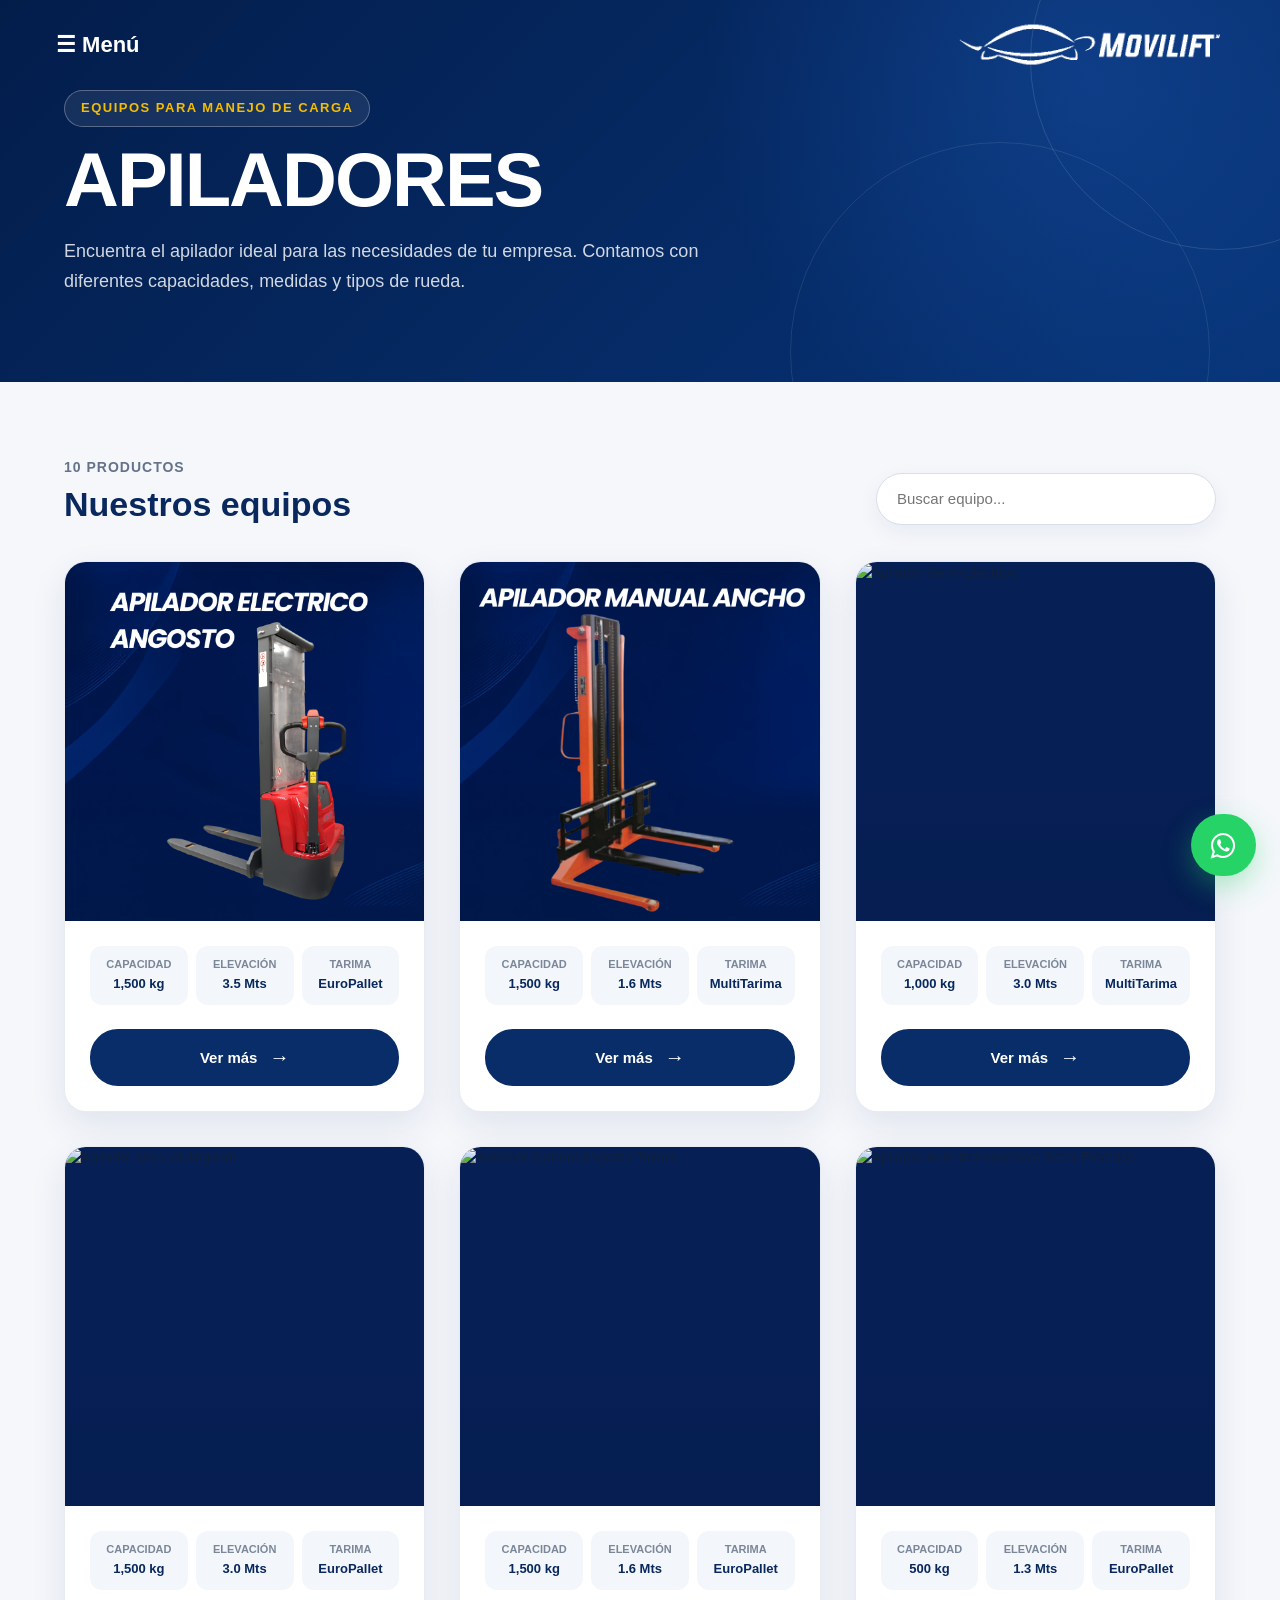
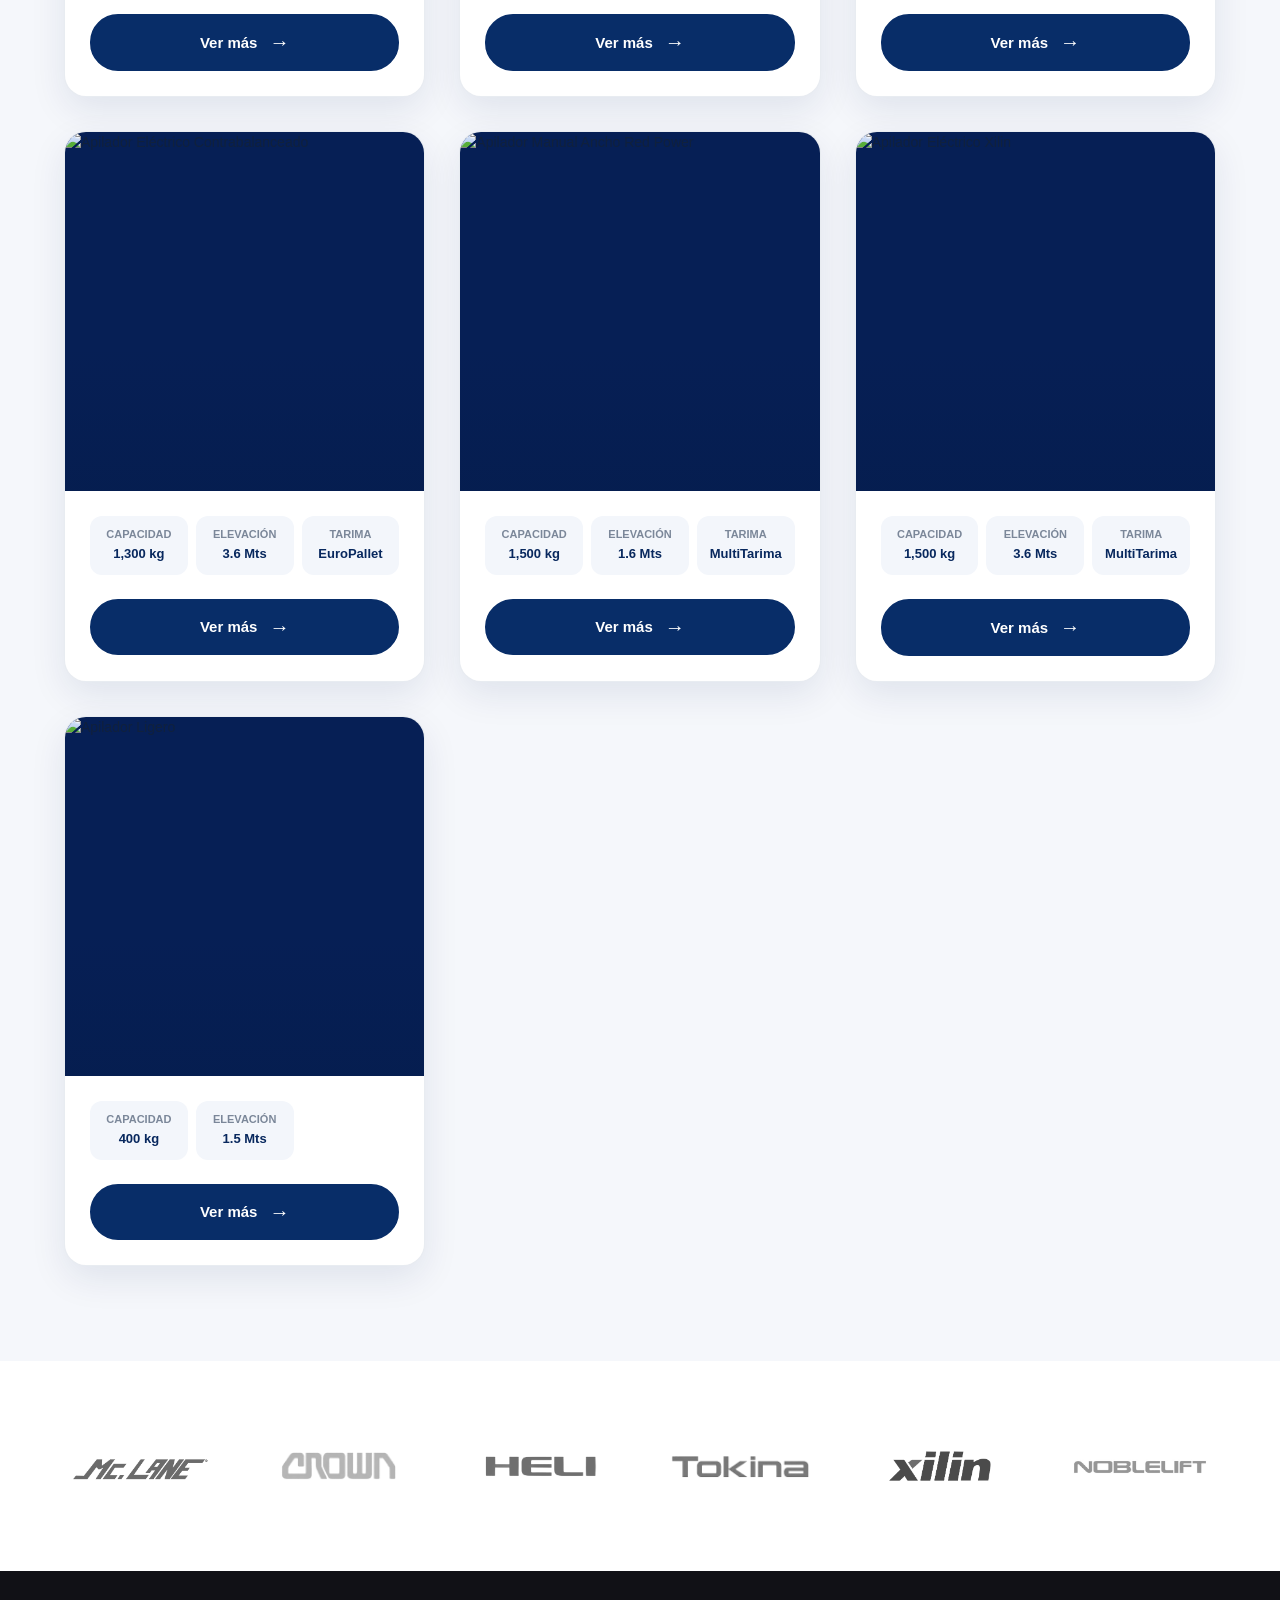
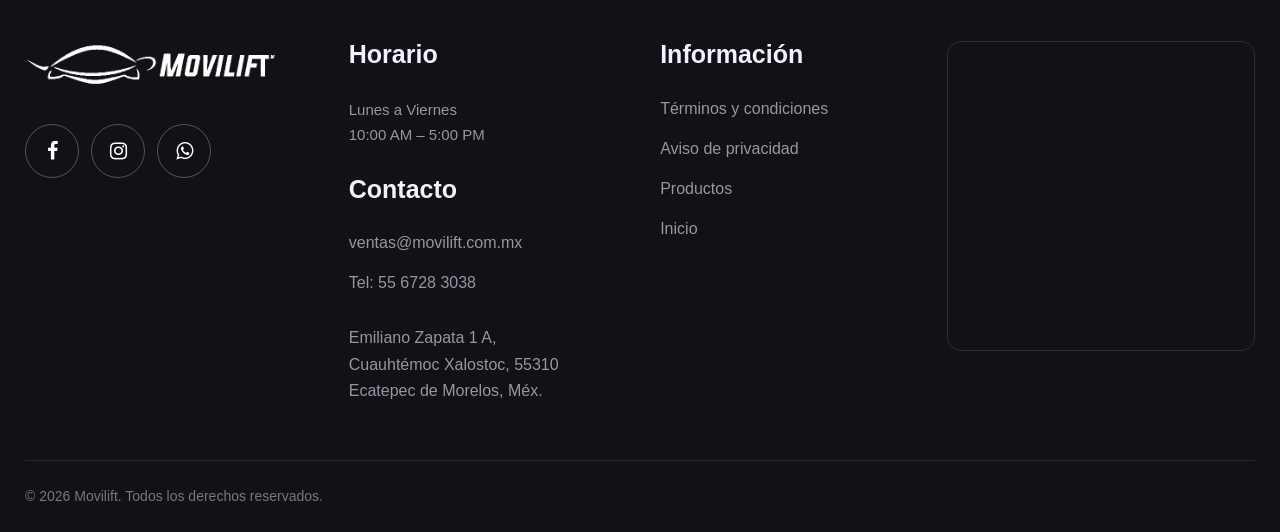
==== Apiladores.html @ a6dfc65d "Add files via upload" ====
<!doctype html>
<!--[if lt IE 7]>      <html class="no-js lt-ie9 lt-ie8 lt-ie7" lang=""> <![endif]-->
<!--[if IE 7]>         <html class="no-js lt-ie9 lt-ie8" lang=""> <![endif]-->
<!--[if IE 8]>         <html class="no-js lt-ie9" lang=""> <![endif]-->
<!--[if gt IE 8]><!--> <html class="no-js" lang="es"> <!--<![endif]-->
    <head>
        <meta charset="utf-8">
        <title>Movilift</title>
        <meta name="description" content="">
        <meta name="viewport" content="width=device-width, initial-scale=1">
        <link rel="icon" type="image/png" href="Icono.png">

<!-- Google tag (gtag.js) --> 
 
<script async src="https://www.googletagmanager.com/gtag/js?id=AW-18307205344"></script> 
<script> window.dataLayer = window.dataLayer || []; function gtag(){dataLayer.push(arguments);} gtag('js', new Date()); gtag('config', 'AW-18307205344'); </script>

<!-- Event snippet for Enviar formulario de clientes potenciales (1) conversion page --> 
 <script> gtag('event', 'conversion', { 'send_to': 'AW-18307205344/wzZ3CJXU1cwcEOCRx5lE', 'value': 1.0, 'currency': 'MXN' }); </script>

        <!--Google Font link-->
        <link href="https://fonts.googleapis.com/css?family=Montserrat:300,400,500,600,700,800&display=swap" rel="stylesheet">


        <link rel="stylesheet" href="assets/css/slick/slick.css"> 
        <link rel="stylesheet" href="assets/css/slick/slick-theme.css">
        <link rel="stylesheet" href="assets/css/animate.css">
        <link rel="stylesheet" href="assets/css/iconfont.css">
        <link rel="stylesheet" href="assets/css/font-awesome.min.css">
        <link rel="stylesheet" href="assets/css/bootstrap.css">
        <link rel="stylesheet" href="assets/css/magnific-popup.css">


        <!-- xsslider slider css -->


        <!--<link rel="stylesheet" href="assets/css/xsslider.css">-->




        <!--For Plugins external css-->
        <!--<link rel="stylesheet" href="assets/css/plugins.css" />-->

        <!--Theme custom css -->
        <link rel="stylesheet" href="assets/css/style.css">
        <!--<link rel="stylesheet" href="assets/css/colors/maron.css">-->

        <!--Theme Responsive css-->
        <link rel="stylesheet" href="assets/css/responsive.css" />

        <script src="assets/js/vendor/modernizr-2.8.3-respond-1.4.2.min.js"></script>


    </head>

    <body data-spy="scroll" data-target=".navbar-collapse">


       


        <div class="culmn">
            <!--Home page style-->


               

               


                   <!-- NAVBAR -->
<header class="header" id="header">

    <a href="index.html" class="logo">
        <img src="assets/images/LOGO.png" alt="Movilift">
    </a>

    <button class="menu-btn" id="menuBtn">
        ☰ Menú
    </button>

</header>

<div class="menu-overlay" id="menuOverlay"></div>

<nav class="side-menu" id="sideMenu">

    <div class="menu-top">

        <h2>Menú</h2>

        <span id="closeMenu">✕</span>

    </div>

    <ul>

       
        <li><a href="index.html">Inicio</a></li>

        <li><a href="Patines.html">Patines</a></li>

        <li><a href="Apiladores.html">Apiladores</a></li>

        <li><a href="Montacargas.html">Montacargas</a></li>

        <li><a href="Mesas.html">Mesas de Elevación</a></li>

        <li><a href="Contacto.html">Contáctanos</a></li>

    </ul>

    <div class="menu-contacto">

        <a href="http://wa.link/du9ggf" target="_blank">
            <i class="fa fa-whatsapp"></i> 55 4139 4585
        </a>

        <a href="tel:+525567283038">
            <i class="fa fa-phone"></i> 55 6728 3038
        </a>

        <a href="mailto:ventas@movilift.com.mx">
            <i class="fa fa-envelope"></i> ventas@movilift.com.mx
        </a>

        <a href="https://www.facebook.com/Movilift.Mx/" target="_blank">
            <i class="fa fa-facebook"></i> Facebook
        </a>

        <a href="https://www.instagram.com/movilift_" target="_blank">
            <i class="fa fa-instagram"></i> Instagram
        </a>

    </div>

</nav>

<script>
const header = document.getElementById("header");

window.addEventListener("scroll", () => {

    if(window.scrollY > 80){

        header.classList.add("scrolled");

    }else{

        header.classList.remove("scrolled");

    }

});
</script>

<script>
const menuBtn = document.getElementById("menuBtn");
const sideMenu = document.getElementById("sideMenu");
const menuOverlay = document.getElementById("menuOverlay");
const closeMenu = document.getElementById("closeMenu");

menuBtn.addEventListener("click", () => {
    sideMenu.classList.add("active");
    menuOverlay.classList.add("active");
});

closeMenu.addEventListener("click", () => {
    sideMenu.classList.remove("active");
    menuOverlay.classList.remove("active");
});

menuOverlay.addEventListener("click", () => {
    sideMenu.classList.remove("active");
    menuOverlay.classList.remove("active");
});
</script>

            <!-- ==========================================
     CATÁLOGO DE PATINES HIDRÁULICOS
========================================== -->

<main class="catalogo-patines">

    <!-- Encabezado de la página -->

    <section class="catalogo-encabezado">

        <div class="catalogo-contenedor">

            <span class="catalogo-etiqueta">
                Equipos para manejo de carga
            </span>

            <h1>Apiladores</h1>

            <p>
                Encuentra el apilador ideal para las necesidades
                de tu empresa. Contamos con diferentes capacidades,
                medidas y tipos de rueda.
            </p>

        </div>

    </section>


    <!-- Catálogo -->

    <section class="catalogo-productos">

        <div class="catalogo-contenedor">

            <div class="catalogo-superior">

                <div>
                    <span class="catalogo-contador">
                        10 productos
                    </span>

                    <h2>Nuestros equipos</h2>
                </div>

                <div class="catalogo-buscador">

                    <input
                        type="search"
                        id="buscadorPatines"
                        placeholder="Buscar equipo..."
                        aria-label="Buscar equipo">

                </div>

            </div>


            <div class="catalogo-grid" id="catalogoGrid">

                <!-- ==================================
                     PRODUCTO 1
                ================================== -->

                <article
                    class="tarjeta-patin"
                    data-nombre="Apilador Electrico Angosto">

                    <div class="tarjeta-patin__imagen">

                        <img
                            src="assets/images/Apilador (1).png"
                            alt="Apilador Eléctrico Angosto"
                            loading="lazy">

                    </div>

                    <div class="tarjeta-patin__contenido">

                        <div class="tarjeta-patin__datos">

                            <div class="dato-equipo">
                                <span>Capacidad</span>
                                <strong>1,500 kg</strong>
                            </div>

                            <div class="dato-equipo">
                                <span>Elevación</span>
                                <strong>3.5 Mts</strong>
                            </div>

                            <div class="dato-equipo">
                                <span>Tarima</span>
                                <strong>EuroPallet</strong>
                            </div>

                        </div>

                        <a
                            href=""
                            class="boton-ver-equipo">

                            Ver más

                            <span aria-hidden="true">→</span>

                        </a>

                    </div>

                </article>


                <!-- ==================================
                     PRODUCTO 2
                ================================== -->

                <article
                    class="tarjeta-patin"
                    data-nombre="Apilador Manual Ancho">

                    <div class="tarjeta-patin__imagen">

                        <img
                            src="assets/images/Apilador (2).png"
                            alt="Apilador Manual Ancho"
                            loading="lazy">

                    </div>

                    <div class="tarjeta-patin__contenido">

                        <div class="tarjeta-patin__datos">

                            <div class="dato-equipo">
                                <span>Capacidad</span>
                                <strong>1,500 kg</strong>
                            </div>

                            <div class="dato-equipo">
                                <span>Elevación</span>
                                <strong>1.6 Mts</strong>
                            </div>

                            <div class="dato-equipo">
                                <span>Tarima</span>
                                <strong>MultiTarima</strong>
                            </div>

                        </div>

                        <a
                            href=""
                            class="boton-ver-equipo">

                            Ver más

                            <span aria-hidden="true">→</span>

                        </a>

                    </div>

                </article>


                <!-- ==================================
                     PRODUCTO 3
                ================================== -->

                <article
                    class="tarjeta-patin"
                    data-nombre="Apilador Semi-Eléctrico">

                    <div class="tarjeta-patin__imagen">

                        <img
                            src="assets/images/apilador (3).png"
                            alt="Apilador Semi-Eléctrico"
                            loading="lazy">

                    </div>

                    <div class="tarjeta-patin__contenido">

                        <div class="tarjeta-patin__datos">

                            <div class="dato-equipo">
                                <span>Capacidad</span>
                                <strong>1,000 kg</strong>
                            </div>

                            <div class="dato-equipo">
                                <span>Elevación</span>
                                <strong>3.0 Mts</strong>
                            </div>

                            <div class="dato-equipo">
                                <span>Tarima</span>
                                <strong>MultiTarima</strong>
                            </div>

                        </div>

                        <a
                            href="red-power-3-ton.html"
                            class="boton-ver-equipo">

                            Ver más

                            <span aria-hidden="true">→</span>

                        </a>

                    </div>

                </article>


                <!-- ==================================
                     PRODUCTO 4
                ================================== -->

                <article
                    class="tarjeta-patin"
                    data-nombre="Apilador Manual Angosto">

                    <div class="tarjeta-patin__imagen">

                        <img
                            src="assets/images/apilador (4).png"
                            alt="Apilador Manual Angosto"
                            loading="lazy">

                    </div>

                    <div class="tarjeta-patin__contenido">

                        <div class="tarjeta-patin__datos">

                            <div class="dato-equipo">
                                <span>Capacidad</span>
                                <strong>1,500 kg</strong>
                            </div>

                            <div class="dato-equipo">
                                <span>Elevación</span>
                                <strong>3.0 Mts</strong>
                            </div>

                            <div class="dato-equipo">
                                <span>Tarima</span>
                                <strong>EuroPallet</strong>
                            </div>

                        </div>

                        <a
                            href="new-line-7-ton.html"
                            class="boton-ver-equipo">

                            Ver más

                            <span aria-hidden="true">→</span>

                        </a>

                    </div>

                </article>


                <!-- ==================================
                     PRODUCTO 5
                ================================== -->

                <article
                    class="tarjeta-patin"
                    data-nombre="Apilador Manual Angosto Tokina">

                    <div class="tarjeta-patin__imagen">

                        <img
                            src="assets/images/apilador (5).png"
                            alt="Apilador Manual Angosto Tokina"
                            loading="lazy">

                    </div>

                    <div class="tarjeta-patin__contenido">

                        <div class="tarjeta-patin__datos">

                            <div class="dato-equipo">
                                <span>Capacidad</span>
                                <strong>1,500 kg</strong>
                            </div>

                            <div class="dato-equipo">
                                <span>Elevación</span>
                                <strong>1.6 Mts</strong>
                            </div>

                            <div class="dato-equipo">
                                <span>Tarima</span>
                                <strong>EuroPallet</strong>
                            </div>

                        </div>

                        <a
                            href="red-power-7-ton.html"
                            class="boton-ver-equipo">

                            Ver más

                            <span aria-hidden="true">→</span>

                        </a>

                    </div>

                </article>


                <!-- ==================================
                     PRODUCTO 6
                ================================== -->

                <article
                    class="tarjeta-patin"
                    data-nombre="Apilador Auto transportable Semi-Eléctrico">

                    <div class="tarjeta-patin__imagen">

                        <img
                            src="assets/images/apilador (6).png"
                            alt="Apilador Auto transportable Semi-Eléctrico"
                            loading="lazy">

                    </div>

                    <div class="tarjeta-patin__contenido">

                        <div class="tarjeta-patin__datos">

                            <div class="dato-equipo">
                                <span>Capacidad</span>
                                <strong>500 kg</strong>
                            </div>

                            <div class="dato-equipo">
                                <span>Elevación</span>
                                <strong>1.3 Mts</strong>
                            </div>

                            <div class="dato-equipo">
                                <span>Tarima</span>
                                <strong>EuroPallet</strong>
                            </div>

                        </div>

                        <a
                            href="patin-angosto.html"
                            class="boton-ver-equipo">

                            Ver más

                            <span aria-hidden="true">→</span>

                        </a>

                    </div>

                </article>


                <!-- ==================================
                     PRODUCTO 7
                ================================== -->

                <article
                    class="tarjeta-patin"
                    data-nombre="Apilador Eléctrico Contrabalanceado">

                    <div class="tarjeta-patin__imagen">

                        <img
                            src="assets/images/apilador (7).png"
                            alt="Apilador Eléctrico Contrabalanceado"
                            loading="lazy">

                    </div>

                    <div class="tarjeta-patin__contenido">

                        <div class="tarjeta-patin__datos">

                            <div class="dato-equipo">
                                <span>Capacidad</span>
                                <strong>1,300 kg</strong>
                            </div>

                            <div class="dato-equipo">
                                <span>Elevación</span>
                                <strong>3.6 Mts</strong>
                            </div>

                            <div class="dato-equipo">
                                <span>Tarima</span>
                                <strong>EuroPallet</strong>
                            </div>

                        </div>

                        <a
                            href="red-power-7-ton.html"
                            class="boton-ver-equipo">

                            Ver más

                            <span aria-hidden="true">→</span>

                        </a>

                    </div>

                </article>                


                <!-- ==================================
                     PRODUCTO 8
                ================================== -->

                <article
                    class="tarjeta-patin"
                    data-nombre="Apilador Manual Ancho Red Power">

                    <div class="tarjeta-patin__imagen">

                        <img
                            src="assets/images/apilador (8).png"
                            alt="Apilador Manual Ancho Red Power"
                            loading="lazy">

                    </div>

                    <div class="tarjeta-patin__contenido">

                        <div class="tarjeta-patin__datos">

                            <div class="dato-equipo">
                                <span>Capacidad</span>
                                <strong>1,500 kg</strong>
                            </div>

                            <div class="dato-equipo">
                                <span>Elevación</span>
                                <strong>1.6 Mts</strong>
                            </div>

                            <div class="dato-equipo">
                                <span>Tarima</span>
                                <strong>MultiTarima</strong>
                            </div>

                        </div>

                        <a
                            href="red-power-7-ton.html"
                            class="boton-ver-equipo">

                            Ver más

                            <span aria-hidden="true">→</span>

                        </a>

                    </div>

                </article>                


                <!-- ==================================
                     PRODUCTO 9
                ================================== -->

                <article
                    class="tarjeta-patin"
                    data-nombre="Apilador Eléctrico Xilin">

                    <div class="tarjeta-patin__imagen">

                        <img
                            src="assets/images/apilador (9).png"
                            alt="Apilador Eléctrico Xilin"
                            loading="lazy">

                    </div>

                    <div class="tarjeta-patin__contenido">

                        <div class="tarjeta-patin__datos">

                            <div class="dato-equipo">
                                <span>Capacidad</span>
                                <strong>1,500 kg</strong>
                            </div>

                            <div class="dato-equipo">
                                <span>Elevación</span>
                                <strong>3.6 Mts</strong>
                            </div>

                            <div class="dato-equipo">
                                <span>Tarima</span>
                                <strong>MultiTarima</strong>
                            </div>

                        </div>

                        <a
                            href="red-power-7-ton.html"
                            class="boton-ver-equipo">

                            Ver más

                            <span aria-hidden="true">→</span>

                        </a>

                    </div>

                </article> 

<!-- ==================================
                     PRODUCTO 10
                ================================== -->

                <article
                    class="tarjeta-patin"
                    data-nombre="Apilador Ligero">

                    <div class="tarjeta-patin__imagen">

                        <img
                            src="assets/images/apilador (10).png"
                            alt="Apilador Ligero"
                            loading="lazy">

                    </div>

                    <div class="tarjeta-patin__contenido">

                        <div class="tarjeta-patin__datos">

                            <div class="dato-equipo">
                                <span>Capacidad</span>
                                <strong>400 kg</strong>
                            </div>

                            <div class="dato-equipo">
                                <span>Elevación</span>
                                <strong>1.5 Mts</strong>
                            </div>

                          

                        </div>

                        <a
                            href="red-power-7-ton.html"
                            class="boton-ver-equipo">

                            Ver más

                            <span aria-hidden="true">→</span>

                        </a>

                    </div>

                </article> 


            </div>


            <!-- Mensaje cuando no hay resultados -->

            <div
                class="catalogo-sin-resultados"
                id="sinResultados">

                No encontramos equipos con ese nombre.

            </div>

        </div>

    </section>

</main>
          
<!-- ==============================
     MARCAS DE EQUIPOS
============================== -->

<section class="logos-equipos">

    <div class="logos-equipos__contenedor">

        <div class="logos-equipos__lista">

            <div class="logo-equipo">
                <img
                    src="assets/images/cbrand-img1.png"
                    alt="Marca de equipo 1">
            </div>

            <div class="logo-equipo">
                <img
                    src="assets/images/cbrand-img2.png"
                    alt="Marca de equipo 2">
            </div>

            <div class="logo-equipo">
                <img
                    src="assets/images/cbrand-img3.png"
                    alt="Marca de equipo 3">
            </div>

            <div class="logo-equipo">
                <img
                    src="assets/images/cbrand-img4.png"
                    alt="Marca de equipo 4">
            </div>

            <div class="logo-equipo">
                <img
                    src="assets/images/cbrand-img5.png"
                    alt="Marca de equipo 5">
            </div>

            <div class="logo-equipo">
                <img
                    src="assets/images/cbrand-img6.png"
                    alt="Marca de equipo 6">
            </div>

        </div>

    </div>

</section>

            
                <footer class="footer" id="contacto">

    <div class="footer-contenedor">

        <!-- LOGO Y REDES -->
        <div class="footer-columna footer-marca">

            <img
                src="assets/images/LOGO.png"
                alt="Movilift"
                class="footer-logo">

            <div class="footer-redes">

                <a
                    href="https://www.facebook.com/Movilift.Mx/"
                    target="_blank"
                    aria-label="Facebook">

                    <i class="fa fa-facebook"></i>

                </a>

                <a
                    href="https://www.instagram.com/movilift_"
                    target="_blank"
                    aria-label="Instagram">

                    <i class="fa fa-instagram"></i>

                </a>

                <a
                    href="http://wa.link/du9ggf"
                    target="_blank"
                    aria-label="WhatsApp">

                    <i class="fa fa-whatsapp"></i>

                </a>

            

            </div>
    

        </div>


        <!-- CONTACTO -->
        <div class="footer-columna">

<div class="footer-horario">

        <h3>Horario</h3>

        <p>
            Lunes a Viernes<br>
            10:00 AM – 5:00 PM
        </p>

    </div>

            <h3>Contacto</h3>

            <a href="mailto:ventas@movilift.com.mx">
                ventas@movilift.com.mx
            </a>

            <a href="tel:+525567283038">
                Tel: 55 6728 3038
            </a>

            <p>
                Emiliano Zapata 1 A,<br>
                Cuauhtémoc Xalostoc, 55310<br>
                Ecatepec de Morelos, Méx.
            </p>


        </div>


        <!-- INFORMACIÓN -->
        <div class="footer-columna">

            <h3>Información</h3>

            <a href="#">
                Términos y condiciones
            </a>

            <a href="#">
                Aviso de privacidad
            </a>

            <a href="#productos">
                Productos
            </a>

            <a href="#home">
                Inicio
            </a>

        </div>


        <!-- MAPA -->
        <div class="footer-columna footer-mapa">

            <div class="footer-mapa-contenedor">

                <!-- Pega aquí tu iframe actual de Google Maps -->

                <iframe src="https://www.google.com/maps/embed?pb=!1m18!1m12!1m3!1d940.054868991062!2d-99.07046153050469!3d19.532188762790284!2m3!1f0!2f0!3f0!3m2!1i1024!2i768!4f13.1!3m3!1m2!1s0x85d1f1e7022cc305%3A0x38dbda15d9ff15e!2sMovilift%20Sistemas%20de%20Elevaci%C3%B3n!5e0!3m2!1ses!2smx!4v1783539068757!5m2!1ses!2smx"
                    style="border:0;" 
                    allowfullscreen="" 
                    loading="lazy" 
                    referrerpolicy="no-referrer-when-downgrade"
                    title="Ubicación de Movilift"></iframe>
                    

            </div>

        </div>

    </div>


    <div class="footer-inferior">

        <p>
            © 2026 Movilift. Todos los derechos reservados.
        </p>

    </div>

</footer>

<!-- ==================================
     WIDGET DE WHATSAPP
================================== -->

<div class="whatsapp-widget">

    <!-- Ventana del chat -->
    <div class="whatsapp-panel" id="whatsappPanel">

        <div class="whatsapp-header">

            <div class="whatsapp-header-info">

                <i class="fa fa-whatsapp"></i>

                <div>
                    <strong>WhatsApp</strong>
                    <span>Movilift</span>
                </div>

            </div>

            <button
                class="whatsapp-cerrar"
                id="whatsappCerrar"
                aria-label="Cerrar chat">
                ✕
            </button>

        </div>

        <div class="whatsapp-contenido">

            <div class="whatsapp-mensaje">

                <p class="whatsapp-saludo">
                    Hola 👋
                </p>

                <p>
                    Tenemos diferentes equipos para manejo de carga.
                </p>

                <p>
                    ¿En qué podemos ayudarte?
                </p>

                <span>Movilift</span>

            </div>

        </div>

        <div class="whatsapp-footer">

            <a
                href="http://wa.link/du9ggf"
                target="_blank"
                class="whatsapp-abrir">

                Abrir chat

                <i class="fa fa-paper-plane"></i>

            </a>

        </div>

    </div>


    <!-- Botón flotante -->
    <button
        class="whatsapp-boton"
        id="whatsappBoton"
        aria-label="Abrir chat de WhatsApp">

        <i class="fa fa-whatsapp"></i>


    </button>

</div>

<script>
document.addEventListener("DOMContentLoaded", () => {

    const whatsappBoton =
        document.getElementById("whatsappBoton");

    const whatsappPanel =
        document.getElementById("whatsappPanel");

    const whatsappCerrar =
        document.getElementById("whatsappCerrar");


    if(
        !whatsappBoton ||
        !whatsappPanel ||
        !whatsappCerrar
    ){
        return;
    }


    function abrirWhatsapp(){

        whatsappPanel.classList.add("activo");

        whatsappBoton.setAttribute(
            "aria-expanded",
            "true"
        );

    }


    function cerrarWhatsapp(){

        whatsappPanel.classList.remove("activo");

        whatsappBoton.setAttribute(
            "aria-expanded",
            "false"
        );

    }


    whatsappBoton.addEventListener("click", () => {

        const estaAbierto =
            whatsappPanel.classList.contains("activo");

        if(estaAbierto){
            cerrarWhatsapp();
        }else{
            abrirWhatsapp();
        }

    });


    whatsappCerrar.addEventListener(
        "click",
        cerrarWhatsapp
    );


});
</script>

        </div>

        <!-- JS includes -->

        <script src="assets/js/vendor/jquery-1.11.2.min.js"></script>
        <script src="assets/js/vendor/bootstrap.min.js"></script>

        <script src="assets/js/owl.carousel.min.js"></script>
        <script src="assets/js/jquery.magnific-popup.js"></script>
        <script src="assets/js/jquery.easing.1.3.js"></script>
        <script src="assets/css/slick/slick.js"></script>
        <script src="assets/css/slick/slick.min.js"></script>
        <script src="assets/js/jquery.collapse.js"></script>
        <script src="assets/js/bootsnav.js"></script>



        <script src="assets/js/plugins.js"></script>
        <script src="assets/js/main.js"></script>

        

    </body>
</html>
---- assets/css/iconfont.css ----
/*********************************************************************

*  Icon pack: bootstrapThemesCo-icon
*  This Icon pack created by: http://bootstrapthemes.co
*
*  Please keep this disclaimer with my code if you use it. Thanks. :-)
*  Got feedback or questions, ask here:
*  https://github.com/bootstrapthemesco/bootstrapthemes.co/issues

*********************************************************************/

@font-face {
    font-family: 'bootstrapThemesCo-icon';
    src:    url('../fonts/bootstrapThemesCo-icon.eot?dcpptv');
    src:    url('../fonts/bootstrapThemesCo-icon.eot?dcpptv#iefix') format('embedded-opentype'),
        url('../fonts/bootstrapThemesCo-icon.ttf?dcpptv') format('truetype'),
        url('../fonts/bootstrapThemesCo-icon.woff?dcpptv') format('woff'),
        url('../fonts/bootstrapThemesCo-icon.svg?dcpptv#bootstrapThemesCo-icon') format('svg');
    font-weight: normal;
    font-style: normal;
}

.icon {
    /* use !important to prevent issues with browser extensions that change fonts */
    font-family: 'bootstrapThemesCo-icon' !important;
    speak: none;
    font-style: normal;
    font-weight: normal;
    font-variant: normal;
    text-transform: none;
    line-height: 1;

    /* Better Font Rendering =========== */
    -webkit-font-smoothing: antialiased;
    -moz-osx-font-smoothing: grayscale;
}

.icon-agenda:before {
    content: "\eaca";
}
.icon-art:before {
    content: "\eacb";
}
.icon-picture2:before {
    content: "\e827";
}
.icon-bag:before {
    content: "\eacc";
}
.icon-eccommerce:before {
    content: "\eacf";
}
.icon-clock3:before {
    content: "\ead0";
}
.icon-clothes:before {
    content: "\ead1";
}
.icon-commerce-1:before {
    content: "\ead2";
}
.icon-commerce2:before {
    content: "\ead3";
}
.icon-computer2:before {
    content: "\ead4";
}
.icon-crown:before {
    content: "\ead5";
}
.icon-cup:before {
    content: "\ead6";
}
.icon-resturent:before {
    content: "\ead7";
}
.icon-birthday:before {
    content: "\ead8";
}
.icon-drinks:before {
    content: "\ead9";
}
.icon-drinks1:before {
    content: "\eada";
}
.icon-cup1:before {
    content: "\eadb";
}
.icon-pizza1:before {
    content: "\eadc";
}
.icon-bear1:before {
    content: "\eadd";
}
.icon-burger:before {
    content: "\eade";
}
.icon-food-9:before {
    content: "\eadf";
}
.icon-food-10:before {
    content: "\eae0";
}
.icon-food-11:before {
    content: "\eae1";
}
.icon-food-12:before {
    content: "\eae2";
}
.icon-food:before {
    content: "\eae3";
}
.icon-home2:before {
    content: "\eae4";
}
.icon-justice:before {
    content: "\eae5";
}
.icon-light-1:before {
    content: "\eae6";
}
.icon-light:before {
    content: "\eae7";
}
.icon-medical-12:before {
    content: "\eae8";
}
.icon-medical-22:before {
    content: "\eae9";
}
.icon-medical2:before {
    content: "\eaea";
}
.icon-money2:before {
    content: "\eaeb";
}
.icon-mountain:before {
    content: "\eaec";
}
.icon-multimedia-12:before {
    content: "\eaed";
}
.icon-multimedia2:before {
    content: "\eaee";
}
.icon-music-1:before {
    content: "\eaef";
}
.icon-music-2:before {
    content: "\eaf0";
}
.icon-music:before {
    content: "\eaf1";
}
.icon-party-1:before {
    content: "\eaf2";
}
.icon-party:before {
    content: "\eaf3";
}
.icon-people-14:before {
    content: "\eaf4";
}
.icon-people-22:before {
    content: "\eaf5";
}
.icon-people-32:before {
    content: "\eaf6";
}
.icon-people-42:before {
    content: "\eaf7";
}
.icon-people:before {
    content: "\eaf8";
}
.icon-planet:before {
    content: "\eaf9";
}
.icon-present:before {
    content: "\eafa";
}
.icon-restaurant-1:before {
    content: "\eafb";
}
.icon-restaurant2:before {
    content: "\eafc";
}
.icon-science-1:before {
    content: "\eafd";
}
.icon-science:before {
    content: "\eafe";
}
.icon-shapes:before {
    content: "\eaff";
}
.icon-size:before {
    content: "\eb00";
}
.icon-technology-12:before {
    content: "\eb02";
}
.icon-technology-22:before {
    content: "\eb03";
}
.icon-technology:before {
    content: "\eb04";
}
.icon-tool-12:before {
    content: "\eb05";
}
.icon-tool-22:before {
    content: "\eb06";
}
.icon-tool-32:before {
    content: "\eb07";
}
.icon-tool:before {
    content: "\eb08";
}
.icon-typography:before {
    content: "\eb09";
}
.icon-vintage-1:before {
    content: "\eb0a";
}
.icon-vintage-2:before {
    content: "\eb0b";
}
.icon-vintage2:before {
    content: "\eb0c";
}
.icon-wrench:before {
    content: "\eb0d";
}
.icon-bank31:before {
    content: "\e902";
}
.icon-bank45:before {
    content: "\e903";
}
.icon-bank53:before {
    content: "\e904";
}
.icon-bank110:before {
    content: "\e905";
}
.icon-bank111:before {
    content: "\e906";
}
.icon-cards3:before {
    content: "\e907";
}
.icon-bank48:before {
    content: "\e908";
}
.icon-money-6:before {
    content: "\e909";
}
.icon-id19:before {
    content: "\e90a";
}
.icon-cellphone:before {
    content: "\e90b";
}
.icon-money-7:before {
    content: "\e90c";
}
.icon-id-card42:before {
    content: "\e90d";
}
.icon-business-20:before {
    content: "\e90e";
}
.icon-business-17:before {
    content: "\e90f";
}
.icon-money385:before {
    content: "\e910";
}
.icon-debit-card15:before {
    content: "\e911";
}
.icon-credit-card31:before {
    content: "\e912";
}
.icon-business-18:before {
    content: "\e913";
}
.icon-payment-method9:before {
    content: "\e914";
}
.icon-money383:before {
    content: "\e9a3";
}
.icon-cash3:before {
    content: "\e915";
}
.icon-currency43:before {
    content: "\e916";
}
.icon-money-14:before {
    content: "\e917";
}
.icon-money-1:before {
    content: "\e91a";
}
.icon-money389:before {
    content: "\e9a5";
}
.icon-currency31:before {
    content: "\e967";
}
.icon-currency33:before {
    content: "\e968";
}
.icon-dollar-symbol10:before {
    content: "\e972";
}
.icon-business-210:before {
    content: "\eace";
}
.icon-dollar-symbol17:before {
    content: "\e973";
}
.icon-archives:before {
    content: "\e91b";
}
.icon-light-bulb53:before {
    content: "\e991";
}
.icon-money:before {
    content: "\ea64";
}
.icon-paper:before {
    content: "\e91c";
}
.icon-id-card9:before {
    content: "\e91d";
}
.icon-business-5:before {
    content: "\e91e";
}
.icon-business-22:before {
    content: "\e91f";
}
.icon-license:before {
    content: "\e822";
}
.icon-beach:before {
    content: "\e920";
}
.icon-baggage29:before {
    content: "\e921";
}
.icon-bag73:before {
    content: "\e922";
}
.icon-bank24:before {
    content: "\e923";
}
.icon-bank106:before {
    content: "\e925";
}
.icon-business-110:before {
    content: "\eacd";
}
.icon-graphs4:before {
    content: "\e926";
}
.icon-graphic78:before {
    content: "\e929";
}
.icon-line-graphic9:before {
    content: "\e92a";
}
.icon-business-30:before {
    content: "\e92b";
}
.icon-graphic:before {
    content: "\e92c";
}
.icon-business-9:before {
    content: "\e92e";
}
.icon-business-26:before {
    content: "\e931";
}
.icon-stats47:before {
    content: "\e933";
}
.icon-stats42:before {
    content: "\e934";
}
.icon-data56:before {
    content: "\e935";
}
.icon-line-graphic8:before {
    content: "\e936";
}
.icon-business72:before {
    content: "\e937";
}
.icon-monitor:before {
    content: "\e938";
}
.icon-arrow-1:before {
    content: "\e939";
}
.icon-computer:before {
    content: "\e93a";
}
.icon-business-8:before {
    content: "\e93b";
}
.icon-basket36:before {
    content: "\e93f";
}
.icon-bill10:before {
    content: "\e940";
}
.icon-bill13:before {
    content: "\e941";
}
.icon-briefcase30:before {
    content: "\e942";
}
.icon-building112:before {
    content: "\e94a";
}
.icon-building134:before {
    content: "\e94b";
}
.icon-building143:before {
    content: "\e94c";
}
.icon-business15:before {
    content: "\e94d";
}
.icon-business70:before {
    content: "\e94e";
}
.icon-businessman30:before {
    content: "\e94f";
}
.icon-businessman285:before {
    content: "\e950";
}
.icon-butchery:before {
    content: "\e951";
}
.icon-case3:before {
    content: "\e952";
}
.icon-chart6:before {
    content: "\e953";
}
.icon-circular-arrows9:before {
    content: "\e954";
}
.icon-city39:before {
    content: "\e955";
}
.icon-closed3:before {
    content: "\e956";
}
.icon-cloud-storage9:before {
    content: "\e957";
}
.icon-coffee-cup5:before {
    content: "\e958";
}
.icon-cogwheel50:before {
    content: "\e959";
}
.icon-cogwheels16:before {
    content: "\e95a";
}
.icon-coin:before {
    content: "\e95b";
}
.icon-computer-screen50:before {
    content: "\e95c";
}
.icon-computer-screen19:before {
    content: "\e95d";
}
.icon-computer-screen20:before {
    content: "\e95e";
}
.icon-computer-screen22:before {
    content: "\e95f";
}
.icon-credit-card28:before {
    content: "\e960";
}
.icon-computer-screen21:before {
    content: "\e962";
}
.icon-computer-screen49:before {
    content: "\e965";
}
.icon-computering:before {
    content: "\e966";
}
.icon-curriculum4:before {
    content: "\e969";
}
.icon-customer-service8:before {
    content: "\e96a";
}
.icon-cute:before {
    content: "\e96b";
}
.icon-data63:before {
    content: "\e96c";
}
.icon-delivery48:before {
    content: "\e96d";
}
.icon-dessert45:before {
    content: "\e96e";
}
.icon-diamond6:before {
    content: "\e96f";
}
.icon-document286:before {
    content: "\e970";
}
.icon-file273:before {
    content: "\e977";
}
.icon-file294:before {
    content: "\e978";
}
.icon-file322:before {
    content: "\e979";
}
.icon-folder61:before {
    content: "\e97a";
}
.icon-game91:before {
    content: "\e97b";
}
.icon-garbage43:before {
    content: "\e97c";
}
.icon-golden4:before {
    content: "\e97d";
}
.icon-graph36:before {
    content: "\e97e";
}
.icon-graphic75:before {
    content: "\e97f";
}
.icon-group47:before {
    content: "\e980";
}
.icon-handshake5:before {
    content: "\e981";
}
.icon-handshake7:before {
    content: "\e982";
}
.icon-heart388:before {
    content: "\e983";
}
.icon-heart389:before {
    content: "\e984";
}
.icon-heater1:before {
    content: "\e985";
}
.icon-human57:before {
    content: "\e988";
}
.icon-industrial8:before {
    content: "\e989";
}
.icon-industrial20:before {
    content: "\e98a";
}
.icon-industry7:before {
    content: "\e98b";
}
.icon-insect31:before {
    content: "\e98c";
}
.icon-lamp43:before {
    content: "\e98d";
}
.icon-letter124:before {
    content: "\e98e";
}
.icon-money514:before {
    content: "\e9aa";
}
.icon-letters24:before {
    content: "\e98f";
}
.icon-envelope126:before {
    content: "\e975";
}
.icon-check-1:before {
    content: "\ea13";
}
.icon-mail113:before {
    content: "\e998";
}
.icon-levels5:before {
    content: "\e990";
}
.icon-lock133:before {
    content: "\e992";
}
.icon-logistics16:before {
    content: "\e993";
}
.icon-logistics51:before {
    content: "\e994";
}
.icon-loudspeaker30:before {
    content: "\e995";
}
.icon-magnifying-glass66:before {
    content: "\e996";
}
.icon-magnifying-glass86:before {
    content: "\e997";
}
.icon-man78:before {
    content: "\e999";
}
.icon-man523:before {
    content: "\e99a";
}
.icon-managers:before {
    content: "\e99b";
}
.icon-map12:before {
    content: "\e99c";
}
.icon-market13:before {
    content: "\e99d";
}
.icon-men24:before {
    content: "\e99f";
}
.icon-men56:before {
    content: "\e9a0";
}
.icon-milk6:before {
    content: "\e9a1";
}
.icon-money210:before {
    content: "\e9a2";
}
.icon-money409:before {
    content: "\e9a6";
}
.icon-money441:before {
    content: "\e9a8";
}
.icon-money502:before {
    content: "\e9a9";
}
.icon-money386:before {
    content: "\e9a4";
}
.icon-money570:before {
    content: "\e9ab";
}
.icon-multimedia-option25:before {
    content: "\e9ac";
}
.icon-news20:before {
    content: "\e9ad";
}
.icon-notepad23:before {
    content: "\e9ae";
}
.icon-package28:before {
    content: "\e9af";
}
.icon-paperclip1:before {
    content: "\e9b0";
}
.icon-payment-method8:before {
    content: "\e9b1";
}
.icon-pencil157:before {
    content: "\e9b2";
}
.icon-percentage3:before {
    content: "\e9b3";
}
.icon-person256:before {
    content: "\e9b4";
}
.icon-phone34:before {
    content: "\e9b5";
}
.icon-pin139:before {
    content: "\e9b6";
}
.icon-printed3:before {
    content: "\e9b7";
}
.icon-profession10:before {
    content: "\e9b9";
}
.icon-professional4:before {
    content: "\e9ba";
}
.icon-professional5:before {
    content: "\e9bb";
}
.icon-real-estate2:before {
    content: "\e9bc";
}
.icon-save13:before {
    content: "\e9bd";
}
.icon-scarecrow2:before {
    content: "\e9be";
}
.icon-settings18:before {
    content: "\e9bf";
}
.icon-supermarket39:before {
    content: "\e9cf";
}
.icon-supermarket41:before {
    content: "\e9d0";
}
.icon-shopper22:before {
    content: "\e9c2";
}
.icon-shopping-basket8:before {
    content: "\e9c3";
}
.icon-shopping-1:before {
    content: "\ea85";
}
.icon-shopping1:before {
    content: "\e9c4";
}
.icon-shopping2:before {
    content: "\e9c5";
}
.icon-smartphone260:before {
    content: "\e9c6";
}
.icon-spam:before {
    content: "\e9c7";
}
.icon-speech-bubble68:before {
    content: "\e9c8";
}
.icon-speech-bubble142:before {
    content: "\e9c9";
}
.icon-stats56:before {
    content: "\e9cb";
}
.icon-stick-man200:before {
    content: "\e9cc";
}
.icon-shop:before {
    content: "\e9c0";
}
.icon-store19:before {
    content: "\e9cd";
}
.icon-house85:before {
    content: "\e987";
}
.icon-business-10:before {
    content: "\ea02";
}
.icon-suitcase89:before {
    content: "\e9ce";
}
.icon-money421:before {
    content: "\e9a7";
}
.icon-tag20:before {
    content: "\e9d2";
}
.icon-targeting11:before {
    content: "\e9d3";
}
.icon-worker51:before {
    content: "\e9ea";
}
.icon-telemarketer6:before {
    content: "\e9d4";
}
.icon-telemarketer32:before {
    content: "\e9d5";
}
.icon-telephone197:before {
    content: "\e9d6";
}
.icon-telephone208:before {
    content: "\e9d7";
}
.icon-printer13:before {
    content: "\e9b8";
}
.icon-tool294:before {
    content: "\e9d8";
}
.icon-tool724:before {
    content: "\e9d9";
}
.icon-tool800:before {
    content: "\e9da";
}
.icon-tool1074:before {
    content: "\e9db";
}
.icon-transport224:before {
    content: "\e9dc";
}
.icon-transport796:before {
    content: "\e9dd";
}
.icon-transport1088:before {
    content: "\e9de";
}
.icon-transport1089:before {
    content: "\e9df";
}
.icon-triangle25:before {
    content: "\e9e0";
}
.icon-user216:before {
    content: "\e9e1";
}
.icon-vacations2:before {
    content: "\e9e2";
}
.icon-white79:before {
    content: "\e9e4";
}
.icon-winner64:before {
    content: "\e9e5";
}
.icon-woman243:before {
    content: "\e9e6";
}
.icon-worker:before {
    content: "\e9e7";
}
.icon-worker43:before {
    content: "\e9e8";
}
.icon-worker44:before {
    content: "\e9e9";
}
.icon-working15:before {
    content: "\e9eb";
}
.icon-world80:before {
    content: "\e9ec";
}
.icon-arrows-1:before {
    content: "\e9ed";
}
.icon-arrows-2:before {
    content: "\e9ee";
}
.icon-arrows-3:before {
    content: "\e9ef";
}
.icon-arrows:before {
    content: "\e9f0";
}
.icon-avatar:before {
    content: "\e9f1";
}
.icon-ball:before {
    content: "\e9f2";
}
.icon-box:before {
    content: "\e9f3";
}
.icon-boxes:before {
    content: "\e9f4";
}
.icon-building:before {
    content: "\e9f5";
}
.icon-buildings-1:before {
    content: "\e9f6";
}
.icon-buildings-2:before {
    content: "\e9f7";
}
.icon-buildings-3:before {
    content: "\e9f8";
}
.icon-buildings-4:before {
    content: "\e9f9";
}
.icon-buildings-5:before {
    content: "\e9fa";
}
.icon-buildings:before {
    content: "\e9fb";
}
.icon-business-1:before {
    content: "\e9fc";
}
.icon-business-2:before {
    content: "\e9fd";
}
.icon-business-3:before {
    content: "\e9fe";
}
.icon-business-4:before {
    content: "\e9ff";
}
.icon-business-6:before {
    content: "\ea00";
}
.icon-business-7:before {
    content: "\ea01";
}
.icon-business-11:before {
    content: "\ea03";
}
.icon-business-12:before {
    content: "\ea04";
}
.icon-business-13:before {
    content: "\ea05";
}
.icon-business-14:before {
    content: "\ea06";
}
.icon-business-15:before {
    content: "\ea07";
}
.icon-business-19:before {
    content: "\ea08";
}
.icon-business-21:before {
    content: "\ea09";
}
.icon-business-24:before {
    content: "\ea0b";
}
.icon-business-25:before {
    content: "\ea0c";
}
.icon-business-27:before {
    content: "\ea0d";
}
.icon-business-29:before {
    content: "\ea0f";
}
.icon-business-32:before {
    content: "\ea10";
}
.icon-business-33:before {
    content: "\ea11";
}
.icon-business:before {
    content: "\ea12";
}
.icon-check:before {
    content: "\ea14";
}
.icon-circle-4:before {
    content: "\ea15";
}
.icon-circle:before {
    content: "\ea16";
}
.icon-city:before {
    content: "\ea17";
}
.icon-clock-1:before {
    content: "\ea18";
}
.icon-clock:before {
    content: "\ea19";
}
.icon-coins-1:before {
    content: "\ea1a";
}
.icon-coins-2:before {
    content: "\ea1b";
}
.icon-coins-3:before {
    content: "\ea1c";
}
.icon-coins:before {
    content: "\ea1d";
}
.icon-commerce:before {
    content: "\ea1e";
}
.icon-computer-1:before {
    content: "\ea1f";
}
.icon-computer-2:before {
    content: "\ea20";
}
.icon-computer-3:before {
    content: "\ea21";
}
.icon-computer-4:before {
    content: "\ea22";
}
.icon-computer-5:before {
    content: "\ea23";
}
.icon-computer-6:before {
    content: "\ea24";
}
.icon-computer-7:before {
    content: "\ea25";
}
.icon-computer-8:before {
    content: "\ea26";
}
.icon-connection-1:before {
    content: "\ea27";
}
.icon-connection:before {
    content: "\ea29";
}
.icon-construction-1:before {
    content: "\ea2a";
}
.icon-construction-2:before {
    content: "\ea2b";
}
.icon-construction-3:before {
    content: "\ea2c";
}
.icon-construction-4:before {
    content: "\ea2d";
}
.icon-construction-5:before {
    content: "\ea2e";
}
.icon-construction-6:before {
    content: "\ea2f";
}
.icon-construction-7:before {
    content: "\ea30";
}
.icon-construction-8:before {
    content: "\ea31";
}
.icon-construction-9:before {
    content: "\ea32";
}
.icon-construction-10:before {
    content: "\ea33";
}
.icon-construction-11:before {
    content: "\ea34";
}
.icon-construction2:before {
    content: "\ea35";
}
.icon-cut-1:before {
    content: "\ea36";
}
.icon-cut:before {
    content: "\ea37";
}
.icon-database:before {
    content: "\ea38";
}
.icon-farm:before {
    content: "\ea39";
}
.icon-folder:before {
    content: "\ea3a";
}
.icon-game-1:before {
    content: "\ea3b";
}
.icon-game-2:before {
    content: "\ea3c";
}
.icon-game:before {
    content: "\ea3d";
}
.icon-gear:before {
    content: "\ea3e";
}
.icon-gym:before {
    content: "\ea3f";
}
.icon-health:before {
    content: "\ea40";
}
.icon-home-1:before {
    content: "\ea41";
}
.icon-home-2:before {
    content: "\ea42";
}
.icon-home:before {
    content: "\ea43";
}
.icon-interface-1:before {
    content: "\ea44";
}
.icon-interface-2:before {
    content: "\ea45";
}
.icon-interface-3:before {
    content: "\ea46";
}
.icon-interface-4:before {
    content: "\ea47";
}
.icon-interface:before {
    content: "\ea48";
}
.icon-internet:before {
    content: "\ea49";
}
.icon-man-1:before {
    content: "\ea4b";
}
.icon-man-2:before {
    content: "\ea4c";
}
.icon-man-3:before {
    content: "\ea4d";
}
.icon-man:before {
    content: "\ea4e";
}
.icon-market:before {
    content: "\ea4f";
}
.icon-medical-1:before {
    content: "\ea50";
}
.icon-medical-2:before {
    content: "\ea51";
}
.icon-medical-3:before {
    content: "\ea52";
}
.icon-medical-4:before {
    content: "\ea53";
}
.icon-medical-5:before {
    content: "\ea54";
}
.icon-medical-6:before {
    content: "\ea55";
}
.icon-medical-7:before {
    content: "\ea56";
}
.icon-medical-8:before {
    content: "\ea57";
}
.icon-medical-9:before {
    content: "\ea58";
}
.icon-medical:before {
    content: "\ea59";
}
.icon-money-2:before {
    content: "\ea5a";
}
.icon-money-3:before {
    content: "\ea5b";
}
.icon-money-4:before {
    content: "\ea5c";
}
.icon-money-5:before {
    content: "\ea5d";
}
.icon-money-8:before {
    content: "\ea5e";
}
.icon-money-9:before {
    content: "\ea5f";
}
.icon-money-10:before {
    content: "\ea60";
}
.icon-money-11:before {
    content: "\ea61";
}
.icon-money-12:before {
    content: "\ea62";
}
.icon-money-13:before {
    content: "\ea63";
}
.icon-monitor-1:before {
    content: "\ea65";
}
.icon-multimedia-1:before {
    content: "\ea66";
}
.icon-multimedia:before {
    content: "\ea67";
}
.icon-nature-1:before {
    content: "\ea68";
}
.icon-nature-2:before {
    content: "\ea69";
}
.icon-nature-3:before {
    content: "\ea6a";
}
.icon-nature:before {
    content: "\ea6b";
}
.icon-net:before {
    content: "\ea6c";
}
.icon-night:before {
    content: "\ea6d";
}
.icon-notebook:before {
    content: "\ea6e";
}
.icon-people-1:before {
    content: "\ea6f";
}
.icon-people-2:before {
    content: "\ea70";
}
.icon-people-3:before {
    content: "\ea71";
}
.icon-people-4:before {
    content: "\ea72";
}
.icon-people-5:before {
    content: "\ea73";
}
.icon-people-6:before {
    content: "\ea74";
}
.icon-people-7:before {
    content: "\ea75";
}
.icon-people-8:before {
    content: "\ea76";
}
.icon-people-9:before {
    content: "\ea77";
}
.icon-people-10:before {
    content: "\ea78";
}
.icon-people-11:before {
    content: "\ea79";
}
.icon-people-12:before {
    content: "\ea7a";
}
.icon-people-13:before {
    content: "\ea7b";
}
.icon-phone:before {
    content: "\ea7c";
}
.icon-player:before {
    content: "\ea7d";
}
.icon-restaurant:before {
    content: "\ea7e";
}
.icon-river:before {
    content: "\ea7f";
}
.icon-road:before {
    content: "\ea80";
}
.icon-school:before {
    content: "\ea81";
}
.icon-scissors:before {
    content: "\ea82";
}
.icon-shop2:before {
    content: "\ea84";
}
.icon-shopping:before {
    content: "\ea86";
}
.icon-shovel:before {
    content: "\ea87";
}
.icon-sign:before {
    content: "\ea88";
}
.icon-signature:before {
    content: "\ea89";
}
.icon-social-media-1:before {
    content: "\ea8a";
}
.icon-connection-2:before {
    content: "\ea28";
}
.icon-social-media-2:before {
    content: "\ea8b";
}
.icon-social-media-3:before {
    content: "\ea8c";
}
.icon-social-media-4:before {
    content: "\ea8d";
}
.icon-social-media-5:before {
    content: "\ea8e";
}
.icon-social-media-6:before {
    content: "\ea8f";
}
.icon-social-media-7:before {
    content: "\ea90";
}
.icon-social-media-8:before {
    content: "\ea91";
}
.icon-social-media-9:before {
    content: "\ea92";
}
.icon-social-media-10:before {
    content: "\ea93";
}
.icon-link2:before {
    content: "\ea4a";
}
.icon-social-media-11:before {
    content: "\ea94";
}
.icon-social-media-12:before {
    content: "\ea95";
}
.icon-social-media-13:before {
    content: "\ea96";
}
.icon-social-media-14:before {
    content: "\ea97";
}
.icon-social-media-15:before {
    content: "\ea98";
}
.icon-social-media-16:before {
    content: "\ea99";
}
.icon-social-media:before {
    content: "\ea9a";
}
.icon-social:before {
    content: "\ea9b";
}
.icon-sport:before {
    content: "\ea9c";
}
.icon-sports-1:before {
    content: "\ea9d";
}
.icon-sports-2:before {
    content: "\ea9e";
}
.icon-sports-3:before {
    content: "\ea9f";
}
.icon-sports:before {
    content: "\eaa0";
}
.icon-statistics:before {
    content: "\eaa2";
}
.icon-suitcase-1:before {
    content: "\eaa3";
}
.icon-suitcase:before {
    content: "\eaa4";
}
.icon-summer-1:before {
    content: "\eaa5";
}
.icon-summer:before {
    content: "\eaa6";
}
.icon-syringe:before {
    content: "\eaa7";
}
.icon-target:before {
    content: "\eaa8";
}
.icon-technology-1:before {
    content: "\eaa9";
}
.icon-technology-2:before {
    content: "\eaaa";
}
.icon-technology-3:before {
    content: "\eaab";
}
.icon-technology-4:before {
    content: "\eaac";
}
.icon-technology-5:before {
    content: "\eaad";
}
.icon-technology-6:before {
    content: "\eaae";
}
.icon-technology-7:before {
    content: "\eaaf";
}
.icon-technology-8:before {
    content: "\eab0";
}
.icon-technology-9:before {
    content: "\eab1";
}
.icon-technology-10:before {
    content: "\eab2";
}
.icon-technology-11:before {
    content: "\eab3";
}
.icon-tool-1:before {
    content: "\eab4";
}
.icon-tool-2:before {
    content: "\eab5";
}
.icon-tool-3:before {
    content: "\eab6";
}
.icon-tool-4:before {
    content: "\eab7";
}
.icon-tool-5:before {
    content: "\eab8";
}
.icon-tool-6:before {
    content: "\eab9";
}
.icon-tool-7:before {
    content: "\eaba";
}
.icon-tool-8:before {
    content: "\eabb";
}
.icon-transport-1:before {
    content: "\eabc";
}
.icon-transport-2:before {
    content: "\eabd";
}
.icon-transport-3:before {
    content: "\eabe";
}
.icon-transport-4:before {
    content: "\eabf";
}
.icon-transport-5:before {
    content: "\eac0";
}
.icon-construction:before {
    content: "\e841";
}
.icon-transport-6:before {
    content: "\eac1";
}
.icon-transport-7:before {
    content: "\eac2";
}
.icon-transport-8:before {
    content: "\eac3";
}
.icon-transport-9:before {
    content: "\eac4";
}
.icon-transport:before {
    content: "\eac5";
}
.icon-travel:before {
    content: "\eac6";
}
.icon-upload:before {
    content: "\eac7";
}
.icon-vintage:before {
    content: "\eac8";
}
.icon-web:before {
    content: "\eac9";
}
.icon-apartment:before {
    content: "\e801";
}
.icon-magic-wand:before {
    content: "\e803";
}
.icon-trash2:before {
    content: "\e811";
}
.icon-eye:before {
    content: "\e81b";
}
.icon-graduation-hat:before {
    content: "\e821";
}
.icon-shirt:before {
    content: "\e82c";
}
.icon-cart:before {
    content: "\e82e";
}
.icon-map-marker:before {
    content: "\e833";
}
.icon-gift:before {
    content: "\e844";
}
.icon-rocket:before {
    content: "\e84b";
}
.icon-bus2:before {
    content: "\e84d";
}
.icon-car2:before {
    content: "\e84e";
}
.icon-bicycle2:before {
    content: "\e850";
}
.icon-earth:before {
    content: "\e853";
}
.icon-smile:before {
    content: "\e854";
}
.icon-sad2:before {
    content: "\e855";
}
.icon-neutral:before {
    content: "\e856";
}
.icon-smile2:before {
    content: "\eb01";
}
.icon-mustache:before {
    content: "\e857";
}
.icon-link:before {
    content: "\e86b";
}
.icon-unlink:before {
    content: "\e86c";
}
.icon-cross:before {
    content: "\e870";
}
.icon-menu:before {
    content: "\e871";
}
.icon-list:before {
    content: "\e872";
}
.icon-chevron-up:before {
    content: "\e873";
}
.icon-chevron-down:before {
    content: "\e874";
}
.icon-chevron-left:before {
    content: "\e875";
}
.icon-chevron-right:before {
    content: "\e876";
}
.icon-menu-circle:before {
    content: "\e87e";
}
.icon-cross-circle:before {
    content: "\e880";
}
.icon-plus-circle:before {
    content: "\e881";
}
.icon-circle-minus:before {
    content: "\e882";
}
.icon-arrow-up-circle:before {
    content: "\e883";
}
.icon-arrow-down-circle:before {
    content: "\e884";
}
.icon-arrow-left-circle:before {
    content: "\e885";
}
.icon-arrow-right-circle:before {
    content: "\e886";
}
.icon-chevron-up-circle:before {
    content: "\e887";
}
.icon-chevron-down-circle:before {
    content: "\e888";
}
.icon-chevron-left-circle:before {
    content: "\e889";
}
.icon-chevron-right-circle:before {
    content: "\e88a";
}
.icon-vplay:before {
    content: "\e900";
}
.icon-newsletter:before {
    content: "\e901";
}
.icon-star2:before {
    content: "\e814";
}
.icon-star-half2:before {
    content: "\e815";
}
.icon-star-empty:before {
    content: "\e816";
}
.icon-flag3:before {
    content: "\e817";
}
.icon-enter:before {
    content: "\e81f";
}
.icon-exit:before {
    content: "\e820";
}
.icon-heart-pulse:before {
    content: "\e840";
}
.icon-wheelchair:before {
    content: "\e851";
}
.icon-select:before {
    content: "\e852";
}
.icon-alarm:before {
    content: "\e858";
}
.icon-bullhorn:before {
    content: "\e859";
}
.icon-volume-high:before {
    content: "\e85a";
}
.icon-volume-medium:before {
    content: "\e85b";
}
.icon-volume-low:before {
    content: "\e85c";
}
.icon-volume:before {
    content: "\e85d";
}
.icon-mic2:before {
    content: "\e85e";
}
.icon-hourglass:before {
    content: "\e85f";
}
.icon-undo:before {
    content: "\e860";
}
.icon-redo:before {
    content: "\e861";
}
.icon-sync:before {
    content: "\e862";
}
.icon-history:before {
    content: "\e863";
}
.icon-clock2:before {
    content: "\e864";
}
.icon-bug:before {
    content: "\e869";
}
.icon-magnifier:before {
    content: "\e86f";
}
.icon-move:before {
    content: "\e87b";
}
.icon-warning:before {
    content: "\e87c";
}
.icon-question-circle:before {
    content: "\e87d";
}
.icon-crop:before {
    content: "\e88b";
}
.icon-frame-expand:before {
    content: "\e88c";
}
.icon-frame-contract:before {
    content: "\e88d";
}
.icon-layers2:before {
    content: "\e88e";
}
.icon-text-format:before {
    content: "\e890";
}
.icon-text-size:before {
    content: "\e892";
}
.icon-italic:before {
    content: "\e894";
}
.icon-underline:before {
    content: "\e895";
}
.icon-strikethrough:before {
    content: "\e896";
}
.icon-highlight:before {
    content: "\e897";
}
.icon-text-align-left:before {
    content: "\e898";
}
.icon-text-align-center:before {
    content: "\e899";
}
.icon-text-align-right:before {
    content: "\e89a";
}
.icon-text-align-justify:before {
    content: "\e89b";
}
.icon-line-spacing:before {
    content: "\e89c";
}
.icon-indent-increase:before {
    content: "\e89d";
}
.icon-indent-decrease:before {
    content: "\e89e";
}
.icon-page-break:before {
    content: "\e8a2";
}
.icon-hand:before {
    content: "\e8a5";
}
.icon-pointer-up:before {
    content: "\e8a6";
}
.icon-pointer-right:before {
    content: "\e8a7";
}
.icon-pointer-down:before {
    content: "\e8a8";
}
.icon-pointer-left:before {
    content: "\e8a9";
}
.icon-thumbs-up:before {
    content: "\e86d";
}
.icon-thumbs-down:before {
    content: "\e86e";
}
.icon-wine:before {
    content: "\e043";
}
.icon-mobile2:before {
    content: "\e000";
}
.icon-laptop2:before {
    content: "\e001";
}
.icon-desktop2:before {
    content: "\e002";
}
.icon-tablet2:before {
    content: "\e003";
}
.icon-phone2:before {
    content: "\e004";
}
.icon-adjustments:before {
    content: "\e01d";
}
.icon-map2:before {
    content: "\e025";
}
.icon-telescope:before {
    content: "\e02a";
}
.icon-tools:before {
    content: "\e033";
}
.icon-tools-2:before {
    content: "\e034";
}
.icon-scissors2:before {
    content: "\e035";
}
.icon-genius:before {
    content: "\e046";
}
.icon-chat:before {
    content: "\e049";
}
.icon-heart2:before {
    content: "\e04a";
}
---- assets/css/style.css ----
/*
Author: Xpeedstudio
Author URI: http://xpeedstudio.com
*/

/*==========================================
 01.  PREDIFINEED (FROM 1 TO 780 )
 02.  PRELOADER - LINE NO 786
 03.  NAVIGATION - LINE NO 930
 04.  HOME - LINE NO 1150
 05.  THU FEATURE - LINE NO 1280
 06.  THU FLIDE - LINE NO 1355
 07.  THU SERVICE - LINE NO 1385
 08.  PORTFOLIO - LINE NO 1444
 09.  THU SOLUTION - LINE NO 1620
 10.  THU TEAM - LINE NO 1658
 11.  THU CLIENTS FEEDBACK - LINE NO 1730
 12. THU BLOG - LINE NO 1848
 13. THU SUBCRIBS - LINE NO 1935
 14. FOOTER - LINE NO 2020
==========================================*/




/* ==========================================================================
   Author's custom styles
   ========================================================================== */
html,
body {
    font-size: 14px;
    color: #797979;
    width: 100%;
    padding: 0;
    margin-left: 0;
    margin-right: 0;
    font-weight: 400;
    width:100%;
    font-family: 'Raleway', sans-serif;
}

/*------------------------------------------------------------------*/
/*   IE10 in Windows 8 and Windows Phone 8 Bug fix
/*-----------------------------------------------------------------*/

@-webkit-viewport { width: device-width; }
@-moz-viewport { width: device-width; }
@-ms-viewport { width: device-width; }
@-o-viewport { width: device-width; }
@viewport { width: device-width; }





/*
    Page Content
------------------------------------------*/

.page-content, 
section { overflow: hidden; }

/*
    On Scroll Animations 
------------------------------------------*/

/*.animated { visibility: hidden; }
.visible { visibility: visible; }*/

/*
    Spacing & Alignment 
------------------------------------------*/


/* ===================================
   SECCIÓN DE BENEFICIOS
=================================== */

.beneficios{
    position:relative;
    z-index:10;

    width:100%;
    padding:75px 25px;

    background:
        linear-gradient(
            135deg,
            #f7f9fc 0%,
            #ffffff 50%,
            #eef3fa 100%
        );
}

.beneficios-contenedor{
    width:100%;
    max-width:1300px;
    margin:0 auto;

    display:grid;
    grid-template-columns:repeat(3, 1fr);
    gap:28px;
}

/* Tarjetas */

.beneficio-card{
    position:relative;
    overflow:hidden;

    min-height:270px;
    padding:38px 32px;

    display:flex;
    flex-direction:column;
    align-items:flex-start;

    background:#ffffff;

    border:1px solid rgba(6, 38, 95, 0.08);
    border-radius:22px;

    box-shadow:
        0 18px 45px rgba(0, 30, 80, 0.10);

    transition:
        transform 0.35s ease,
        box-shadow 0.35s ease,
        border-color 0.35s ease;
}

/* Línea decorativa superior */

.beneficio-card::before{
    content:"";

    position:absolute;
    top:0;
    left:0;

    width:100%;
    height:6px;

    background:linear-gradient(
        90deg,
        #f4bd00,
        #ffd84c
    );
}

/* Fondo decorativo */

.beneficio-card::after{
    content:"";

    position:absolute;
    right:-60px;
    bottom:-60px;

    width:150px;
    height:150px;

    border-radius:50%;

    background:rgba(6, 38, 95, 0.04);

    transition:transform 0.4s ease;
}

.beneficio-card:hover{
    transform:translateY(-10px);

    border-color:rgba(244, 189, 0, 0.4);

    box-shadow:
        0 25px 55px rgba(0, 30, 80, 0.17);
}

.beneficio-card:hover::after{
    transform:scale(1.4);
}

/* Iconos */

.beneficio-icono{
    position:relative;
    z-index:2;

    width:72px;
    height:72px;
    margin-bottom:25px;

    display:flex;
    align-items:center;
    justify-content:center;

    background:#00256C;
    color:#ffffff;

    border-radius:20px;

    font-size:32px;

    box-shadow:
        0 12px 24px rgba(6, 38, 95, 0.25);

    transition:
        transform 0.35s ease,
        background 0.35s ease,
        color 0.35s ease;
}

.beneficio-card:hover .beneficio-icono{
    background:#f4bd00;
    color:#00256C;
    transform:rotate(-5deg) scale(1.08);
}

/* Contenido */

.beneficio-contenido{
    position:relative;
    z-index:2;
}

.beneficio-contenido span{
    display:block;
    margin-bottom:8px;

    color:#d9a900;

    font-size:12px;
    font-weight:900;
    letter-spacing:1.5px;
}

.beneficio-contenido h3{
    margin:0 0 14px;

    color:#00256C;

    font-size:25px;
    font-weight:900;
    line-height:1.1;
}

.beneficio-contenido p{
    margin:0;

    color:#677285;

    font-size:16px;
    line-height:1.65;
}


/* ===================================
   TABLET
=================================== */

@media (max-width:1000px){

    .beneficios-contenedor{
        grid-template-columns:repeat(2, 1fr);
    }

    .beneficio-card:last-child{
        grid-column:1 / -1;
    }

}


/* ===================================
   CELULAR
=================================== */

@media (max-width:768px){

    .beneficios{
        padding:55px 18px;
    }

    .beneficios-contenedor{
        grid-template-columns:1fr;
        gap:20px;
    }

    .beneficio-card,
    .beneficio-card:last-child{
        grid-column:auto;
    }

    .beneficio-card{
        min-height:auto;
        padding:30px 25px;

        align-items:center;
        text-align:center;
    }

    .beneficio-icono{
        width:65px;
        height:65px;
        margin-bottom:20px;

        font-size:28px;
    }

    .beneficio-contenido h3{
        font-size:23px;
    }

    .beneficio-contenido p{
        font-size:15px;
    }

}


html{
    scrollbar-width:thin;
    scrollbar-color:#f4bd00 #00256C;
}

::-webkit-scrollbar{
    width:9px;
}

::-webkit-scrollbar-track{
    background:#00256C;
}

::-webkit-scrollbar-thumb{
    background:#f4bd00;
    border-radius:10px;
    border:2px solid #00256C;
}

::-webkit-scrollbar-thumb:hover{
    background:#ffffff;
}

/*=============================
        HEADER
=============================*/

.header{
    position: fixed;
    top: 0;
    left: 0;
    width: 100%;
    height: 90px;

    display: flex;
    align-items: center;
    justify-content: space-between;

    padding: 0 50px;

    background: transparent;
    transition: .35s;
    z-index: 9999;
}
.header.scrolled{
    background: #00256C;
    box-shadow: 0 5px 20px rgba(0,0,0,.25);
}

.logo img{
    height:40px;
    transition:.3s;
}

.header.scrolled .logo img{
    height:40px;
}


/*=============================
      BOTON MENU
=============================*/


.logo{
    order: 2;
    margin-left: auto;
}

.logo img{
    height: 50px;
}

@media (max-width:768px){

    .logo img{
        height:40px;
    }

}
.menu-btn{
    display:block;
    background:none;
    border:none;
    color:white;
    font-size:22px;
    font-weight:600;
    cursor:pointer;
    transition:.3s;
    order:1;
}
.menu-btn:hover{

    color:#00D2FF;

}

/*=============================
      MENU LATERAL
=============================*/

.side-menu{

    position:fixed;

    top:0;

    left:-350px;

    width:320px;

    height:100%;

    background:white;

    z-index:10001;

    transition:.4s;

    padding:35px;

    overflow:auto;

}

.side-menu.active{

    left:0;

}

/*=============================
      FONDO OSCURO
=============================*/

.menu-overlay{

    position:fixed;

    width:100%;

    height:100%;

    left:0;

    top:0;

    background:rgba(0,0,0,.55);

    opacity:0;

    visibility:hidden;

    transition:.3s;

    z-index:10000;

}

.menu-overlay.active{

    opacity:1;

    visibility:visible;

}

/*=============================
      CABECERA MENU
=============================*/

.menu-top{

    display:flex;

    justify-content:space-between;

    align-items:center;

    margin-bottom:35px;

}

.menu-top h2{

    color:#00256C;

    margin:0;

    font-weight:700;

}

.menu-top span{

    font-size:28px;

    cursor:pointer;

}

/*=============================
      OPCIONES
=============================*/

.side-menu ul{

    list-style:none;

    padding:0;

    margin:0;

}

.side-menu ul li{

    margin:18px 0;

}

.side-menu ul li a{

    color:#333;

    text-decoration:none;

    font-size:20px;

    transition:.3s;

}

.side-menu ul li a:hover{

    color:#00256C;

}

/*=============================
      CONTACTO
=============================*/

.menu-contacto{

    margin-top:45px;

    border-top:1px solid #ddd;

    padding-top:30px;

}

.menu-contacto a{

    display:block;

    color:#555;

    margin-bottom:18px;

    text-decoration:none;

    transition:.3s;

}

.menu-contacto a:hover{

    color:#00256C;

}

.hero {
    position: relative;
    width: 100%;
    height: 100vh;
    min-height: 650px;
    overflow: hidden;
}
/* Contenedor de todas las diapositivas */
.hero-carousel {
    position: relative;
    width: 100%;
    height: 100%;
}

/* Cada producto */
.hero-slide {
    position: absolute;
    inset: 0;

    background-size: cover;
    background-position: center;
    background-repeat: no-repeat;

    opacity: 0;
    visibility: hidden;
    z-index: 0;

    transition: opacity 0.7s ease;
}

.slide-producto-1 {
    background-image: url("../images/fondo.png");
}

.slide-producto-2 {
    background-image: url("../images/fondo1.png");
}

.slide-producto-3 {
    background-image: url("../images/fondo2.png");
}

/* Producto visible */
.hero-slide.activo {
    opacity: 1;
    visibility: visible;
    z-index: 2;
}

.hero-content {
    position: relative;
    max-width: 1300px;
    height: 100%;
    margin: auto;
}

.hero-text {
    position: relative;
    width: 100%;
    height: 100%;

    color: white;
    z-index: 5;
}

.categoria {
    position: absolute;
    top: 25%;
    left: 50%;

    display: block;

    color: white;
    font-size: clamp(18px, 1.7vw, 27px);
    font-weight: 700;
    white-space: nowrap;

    transform: translateX(-50%);
}

.hero-titulo {
    position: absolute;
    top: 30%;
    left: 50%;

    width: 100%;
    margin: 0;

    color: white;
    font-size: clamp(52px, 6vw, 82px);
    font-weight: 900;
    line-height: 1;
    text-align: center;
    white-space: nowrap;

    transform: translateX(-50%);
}

.hero-precio {
    position: absolute;
    top: 51%;
    left: 18%;
}

.precio-titulo {
    margin: 0 0 5px;

    color: white;
    font-size: 27px;
    font-weight: 300;
}

.precio {
    margin-bottom: 25px;

    color: white;
    font-size: clamp(56px, 6vw, 85px);
    font-weight: 200;
    line-height: 1;
    letter-spacing: -4px;
}

.btn-cotizar {
    display: inline-block;
    padding: 9px 23px;

    border: 2px solid rgba(255, 255, 255, 0.25);
    border-radius: 25px;

    color: rgba(255, 255, 255, 0.75);
    font-size: 14px;
    font-weight: 600;
    text-decoration: none;

    background-color: transparent;
    transition: 0.3s;
}

.btn-cotizar:hover {
    color: white;
    border-color: white;
    background-color: rgba(255, 255, 255, 0.15);
}

.hero-producto {
    position: absolute;
    right: 5%;
    bottom: 0;

    width: 40%;
    max-width: 520px;

    z-index: 2;
}

.hero-producto img {
    display: block;
    width: 100%;
    max-height: 580px;
    object-fit: contain;
}

@media (max-width: 768px) {

    .hero {
        height: 750px;
        min-height: 750px;
    }

    .hero-content {
        height: 100%;
    }

    .categoria {
        top: 17%;
        width: 90%;

        font-size: 14px;
        text-align: center;
        white-space: normal;
    }

    .hero-titulo {
        top: 22%;
        width: 90%;

        font-size: 40px;
        line-height: 1.05;
        white-space: normal;
    }

    .hero-precio{
    position:absolute !important;

    top:45% !important;
    left:50% !important;

    width:100% !important;

    transform:translateX(-50%) !important;

    display:flex;
    flex-direction:column;
    align-items:center;
    justify-content:center;

    text-align:center !important;
}

.precio-titulo{
    width:100%;
    text-align:center !important;
}

.precio{
    width:100%;
    text-align:center !important;
}

.btn-cotizar{
    margin:0 auto;
}

    .hero-titulo{

    width:90%;

    left:50%;

    top:24%;

    transform:translateX(-50%);

    text-align:center;

    font-size:52px;
}

.carousel-flecha{

    top:62%;
}
    .precio {
        margin: 8px 0 20px;

        font-size: 50px;
        letter-spacing: -2px;
    }

    .hero-producto{

    position:absolute;

    left:50%;
    right:auto;

    bottom:20px;

    width:90%;
    max-width:360px;

    transform:translateX(-50%);
}


.hero-producto{

    left:50% !important;
    right:auto !important;

    transform:translateX(-50%) !important;

}

    .hero-producto img {
        max-height: 320px;
    }

    .carousel-flecha {
        top: 52%;

        width: 38px;
        height: 60px;

        font-size: 30px;
    }

    .carousel-indicadores {
        bottom: 12px;
    }

    .btn-cotizar{

    display:inline-flex;

    justify-content:center;
    align-items:center;
}

}



/* Estado inicial de los elementos */
.hero-slide .categoria,
.hero-slide .hero-titulo,
.hero-slide .hero-precio,
.hero-slide .hero-producto {
    opacity: 0;
}

/* Texto pequeño */
.hero-slide.activo .categoria {
    animation: aparecerCategoria 0.7s ease forwards;
}

/* Título principal */
.hero-slide.activo .hero-titulo {
    animation: aparecerTitulo 0.8s ease 0.2s forwards;
}

/* Precio y botón */
.hero-slide.activo .hero-precio {
    animation: aparecerPrecio 0.8s ease 0.45s forwards;
}

/* Imagen del equipo */
.hero-slide.activo .hero-producto {
    animation: aparecerProducto 1s ease 0.3s forwards;
}

.hero,
.hero-carousel {
    background-color: #00256c;
}

@keyframes aparecerCategoria {

    from {
        opacity: 0;
        transform: translate(-50%, -25px);
    }

    to {
        opacity: 1;
        transform: translate(-50%, 0);
    }

}

@keyframes aparecerTitulo {

    from {
        opacity: 0;
        transform: translate(-50%, 35px);
    }

    to {
        opacity: 1;
        transform: translate(-50%, 0);
    }

}

@keyframes aparecerPrecio {

    from {
        opacity: 0;
        transform: translateX(-50px);
    }

    to {
        opacity: 1;
        transform: translateX(0);
    }

}

@keyframes aparecerProducto {

    from {
        opacity: 0;
        transform: translateX(100px) scale(0.9);
    }

    to {
        opacity: 1;
        transform: translateX(0) scale(1);
    }

}


.carousel-flecha {
    position: absolute;
    top: 55%;

    z-index: 20;

    display: flex;
    align-items: center;
    justify-content: center;

    width: 55px;
    height: 75px;
    padding: 0;

    border: none;

    color: white;
    font-size: 42px;
    font-weight: 300;

    background-color: transparent;
    cursor: pointer;

    transform: translateY(-50%);
    transition: 0.3s;
}

.carousel-flecha:hover {
    color: #00d9ff;
    background-color: rgba(0, 0, 0, 0.15);
}

.carousel-anterior {
    left: 5px;
}

.carousel-siguiente {
    right: 5px;
}

.carousel-indicadores {
    position: absolute;
    bottom: 20px;
    left: 50%;

    z-index: 20;

    display: flex;
    gap: 10px;

    transform: translateX(-50%);
}

.carousel-punto {
    width: 11px;
    height: 11px;
    padding: 0;

    border: 1px solid white;
    border-radius: 50%;

    background-color: transparent;
    cursor: pointer;

    transition: 0.3s;
}

.carousel-punto.activo {
    background-color: white;
    transform: scale(1.2);
}

.custom-navbar{

    position:fixed;

    top:0;

    left:0;

    width:100%;

    padding:20px 50px;

    display:flex;

    justify-content:space-between;

    align-items:center;

    transition:.35s;

    background:transparent;

    z-index:9999;

}

.custom-navbar.scrolled{

    background:#00256C;

    box-shadow:0 4px 15px rgba(0,0,0,.25);

    padding:15px 50px;

}

.whatsapp-float{
    position: fixed;
    width: 60px;
    height: 60px;
    bottom: 25px;
    right: 25px;
    background: #25D366;
    color: #FFF;
    border-radius: 50%;
    text-align: center;
    font-size: 34px;
    line-height: 60px;
    z-index: 9999;
    box-shadow: 0 4px 10px rgba(0,0,0,.3);
    transition: .3s;
}

.whatsapp-float:hover{
    background:#20ba5a;
    color:#fff;
    transform: scale(1.1);
    text-decoration:none;
}

.doble-carrusel{
    display: flex;
    justify-content: space-between;
    gap: 30px;

    width: 90%;
    max-width: 1200px;
    margin: 0 auto;
}


.carrusel{
    width: 48%;
}

.carrusel img{
    width: 100%;
    height: 400px;
    object-fit: cover;
    border-radius: 10px;
}

.doble-carrusel{
    display: flex;
    justify-content: space-between;
    gap: 30px;
    width: 90%;
    max-width: 1200px;
    margin: 0 auto;
}

.carrusel{
    width: 48%;
}

.carrusel img{
    width: 100%;
    height: 400px;
    object-fit: cover;
    border-radius: 10px;
}


/* VERSION MOVIL */
@media (max-width: 768px){

    .doble-carrusel{
        flex-direction: column;
        align-items: center;
    }

    .carrusel{
        width: 100%;
        margin-bottom: 30px;
    }

    .carrusel img{
        height: auto;
    }

}

.business_item{
    text-align: center;
}

.titulo-productos{
    font-size: 45px;
    font-weight: bold;
    margin-bottom: 30px;
}

.lista-productos{
    list-style: none;
    padding: 0;
}

.lista-productos li{
    font-size: 24px;
    margin: 15px 0;
}

.navbar-top a{
    color: rgb(255, 255, 255) !important;
}

.navbar-top i{
    color: rgb(255, 255, 255) !important;
}

.contacto-section{
    background: #f5f9ff;
    padding: 80px 0;
}

.contacto-box{
    max-width: 700px;
    margin: auto;
    background: white;
    padding: 50px;
    border-radius: 15px;
    box-shadow: 0px 0px 20px rgba(0,0,0,0.1);
}

.contacto-titulo{
    text-align: center;
    font-size: 42px;
    font-weight: bold;
    color: #1e3a8a;
    margin-bottom: 40px;
}

.form-group{
    margin-bottom: 20px;
}

.form-group input,
.form-group textarea{
    width: 100%;
    padding: 15px;
    border: 2px solid #dbeafe;
    border-radius: 10px;
    font-size: 18px;
    outline: none;
    transition: 0.3s;
}

.form-group input:focus,
.form-group textarea:focus{
    border-color: #2563eb;
}

.btn-contacto{
    width: 100%;
    background: #1e3a8a;
    color: white;
    border: none;
    padding: 18px;
    font-size: 20px;
    border-radius: 10px;
    font-weight: bold;
    transition: 0.3s;
}

.btn-contacto:hover{
    background: #2563eb;
}

/* ===================================
   PRODUCTOS MÁS VENDIDOS
=================================== */

.productos-vendidos{
    width:100%;
    padding:90px 20px;
    background:#f5f7fb;
    overflow:hidden;
}

.productos-vendidos-contenedor{
    width:100%;
    max-width:1300px;
    margin:0 auto;
}

.productos-vendidos-encabezado{
    text-align:center;
    margin-bottom:45px;
}

.productos-vendidos-encabezado span{
    display:block;
    margin-bottom:8px;

    color:#f4bd00;
    font-size:15px;
    font-weight:800;
    letter-spacing:2px;
}

.productos-vendidos-encabezado h2{
    margin:0;

    color:#06265f;
    font-size:clamp(34px, 5vw, 58px);
    font-weight:900;
    line-height:1;
    text-transform:uppercase;
}

/* Estructura del carrusel */

.productos-carrusel{
    position:relative;
    display:flex;
    align-items:center;
    gap:18px;
}

.productos-ventana{
    width:100%;
    overflow:hidden;
    padding:10px 5px 25px;
}

.productos-track{
    display:flex;
    transition:transform 0.6s ease;
    will-change:transform;
}

/* Tres productos en computadora */

.producto-card{
    flex:0 0 33.333333%;
    padding:0 12px;
    box-sizing:border-box;
}

.producto-card > img{
    display:block;
    width:100%;
    aspect-ratio:2 / 3;
    object-fit:cover;

    border-radius:20px 20px 0 0;
}

/* Información inferior */

.producto-card-info{
    padding:22px;

    background:#ffffff;
    border-radius:0 0 20px 20px;
    box-shadow:0 12px 30px rgba(0,24,70,.12);

    display:flex;
    justify-content:center;
    align-items:center;
}


.producto-boton{
    display:inline-flex;
    align-items:center;
    justify-content:center;

    min-height:46px;
    padding:10px 24px;

    background:#f4bd00;
    color:#06265f;

    border-radius:8px;

    font-size:14px;
    font-weight:900;
    text-decoration:none;
    text-transform:uppercase;

    transition:
        transform 0.3s ease,
        background 0.3s ease,
        color 0.3s ease;
}

.producto-boton:hover{
    background:#06265f;
    color:#ffffff;
    transform:translateY(-3px);
}

/* Flechas */

.productos-flecha{
    position:relative;
    z-index:5;

    flex:0 0 48px;
    width:48px;
    height:48px;

    display:flex;
    align-items:center;
    justify-content:center;

    border:none;
    border-radius:50%;

    background:#06265f;
    color:#ffffff;

    font-size:24px;
    cursor:pointer;

    box-shadow:0 8px 20px rgba(0, 24, 70, 0.22);

    transition:
        transform 0.3s ease,
        background 0.3s ease;
}

.productos-flecha:hover{
    background:#f4bd00;
    color:#06265f;
    transform:scale(1.08);
}

.productos-flecha:disabled{
    opacity:0.4;
    cursor:not-allowed;
    transform:none;
}

/* Indicadores */

.productos-indicadores{
    display:flex;
    justify-content:center;
    gap:9px;
    margin-top:15px;
}

.productos-punto{
    width:10px;
    height:10px;

    padding:0;
    border:none;
    border-radius:50%;

    background:#b8c0cc;
    cursor:pointer;

    transition:all 0.3s ease;
}

.productos-punto.activo{
    width:28px;
    border-radius:10px;
    background:#f4bd00;
}


/* ===================================
   TABLET
=================================== */

@media (max-width:1000px){

    /* Dos productos en tablet */
    .producto-card{
        flex-basis:50%;
    }

}


/* ===================================
   CELULAR
=================================== */

@media (max-width:768px){

    .productos-vendidos{
        padding:65px 10px;
    }

    .productos-vendidos-encabezado{
        margin-bottom:30px;
    }

    .productos-vendidos-encabezado h2{
        font-size:36px;
    }

    .productos-carrusel{
        gap:0;
    }

    /* Un producto en teléfono */
    .producto-card{
        flex-basis:100%;
        padding:0 8px;
    }

    .producto-card-info{
        min-height:auto;
    }

    .productos-flecha{
        position:absolute;
        top:42%;

        width:42px;
        height:42px;
        flex-basis:42px;

        font-size:20px;

        transform:translateY(-50%);
    }

    .productos-flecha:hover{
        transform:translateY(-50%);
    }

    .productos-anterior{
        left:14px;
    }

    .productos-siguiente{
        right:14px;
    }

}


.widget_ab_item_text a{
    color: white;
    text-decoration: none;
}

.widget_ab_item_text a:hover{
    color: #60a5fa;
}

.widget_about p,
.widget_about h6,
.widget_about a,
.widget_about i{
    color: white !important;
}

.widget_newsletter p,
.widget_newsletter h6,
.widget_newsletter a,
.widget_newsletter i{
    color: white !important;
}

.widget_newsletter .list-inline i{
    font-size: 35px;
    margin-right: 10px;
    transition: 0.3s;
}

.widget_newsletter .list-inline i:hover{
    transform: scale(1.2);
}

.carousel-control i{
    font-size: 40px;
    color: white;
    position: absolute;
    top: 50%;
    transform: translateY(-50%);
}

.carousel-control{
    background: transparent !important;
}

.roomy-100 {
    padding-top: 100px;
    padding-bottom: 100px;
}

.roomy-80 {
    padding-top: 100px;
    padding-bottom: 80px;
}

.roomy-70 {
    padding-top: 70px;
    padding-bottom: 70px;
}

.roomy-60 {
    padding-top: 60px;
    padding-bottom: 60px;
}

.roomy-50 {
    padding-top: 50px;
    padding-bottom: 50px;
}

.roomy-40 {
    padding-top: 40px;
    padding-bottom: 40px;
}


/*text color*/

.text-muted{}
.text-primary{color: #00a885 !important;;}
.text-finence{color:#13A0B2 !important;;}
.text-mega{color:#00a885 !important;;}
.text-white{color:#fff !important;;}
.text-black{color:#000 !important;}
.text-warning{}
.text-danger{}
.disabled{
    cursor: not-allowed;
}

/*bacground color*/
.lightbg {
    background-color: #f2f2f2;
}
.bg-primary{background-color: #00a885;}
.bg-finence{background-color:#13A0B2;}
.bg-mega{background-color:#1b1b1b;}
.bg-grey{background-color: #f5f5f5;}
.bg-black{background-color: #222222;}
.bg-white{background-color: #fff;}
.bg-blue{background-color: #00256C}

img {
    -moz-user-select: none;
    -webkit-user-select: none;
    -ms-user-select: none;
    -user-select: none;
    -webkit-user-drag: none;
    -user-drag: none;
}
a,
a:hover,
a:active,
a:focus {
    text-decoration: none;
    outline: none;
}
a,
button,
a span {
    -webkit-transition: 0.2s ease-in-out;
    transition: 0.2s ease-in-out;
}
a {
    -webkit-transition: 0.3s ease-in-out;
    transition: 0.3s ease-in-out;
}

.btn:focus,
.btn:active {
    outline: inherit;
    background-color: transparent;
}
*,
*:before,
*:after {
    box-sizing: border-box;
    /*    direction: rtl;*/
}

p {
    margin: 0 0 15px;
}

.clear {
    clear: both;
}

img {
    max-width: 100%;
}
textarea,
input[type="text"],
input[type="password"],
input[type="datetime"],
input[type="datetime-local"],
input[type="date"],
input[type="month"],
input[type="time"],
input[type="week"],
input[type="number"],
input[type="email"],
input[type="url"],
input[type="search"],
input[type="tel"],
input[type="color"],
.uneditable-input {
    outline: none;
}

input:-webkit-autofill, textarea:-webkit-autofill, select:-webkit-autofill {
    background-color: transparent;
    background-image: none;
    color: rgb(0, 0, 0);
}

.form-control{
    border-radius: 0px;
    border:1px solid #ccc;
    box-shadow: inset 0 0px 0px rgba(0,0,0,.075);
    width: 100%;
    height: 50px;
}

.form-control:focus {
    border-color: #bcefeb;
    outline: 0;
    box-shadow: inset 0 0px 0px rgba(0,0,0,.075),0 0 0px rgba(102,175,233,.6);
}

h1,
h2,
h3,
h4,
h5,
h6 {
    margin: 0;
    font-family: 'Raleway', sans-serif;
    color:#1a1a1a;
    margin-bottom: 10px;
}

h1 {
    font-size: 3rem;
    line-height: 4rem;
}
h2 {
    font-size: 2.5rem;
    line-height: 3rem;
}
h3 {
    font-size: 1.500rem;
    line-height: 2rem;
}
h4 {
    font-size: 1.6rem;
    line-height: 2.2rem;
}
h5 {
    font-size: 1.125rem;
    line-height: 1.575rem
}
h6 {
    font-size: 1rem;
}



h1 span,
h2 span,
h3 span,
h4 span,
h5 span,
p span{
    color:#00a885;
}

p {
    line-height: 1.5rem;
}
p:last-child {
    margin-bottom: 0px;
}
/*colors*/
.w100 {
    font-weight: 100;
}

.w200 {
    font-weight: 200;
}

.w300 {
    font-weight: 300;
}

.w400 {
    font-weight: 400;
}

.w500 {
    font-weight: 500;
}

.w600 {
    font-weight: 600;
}

.w700 {
    font-weight: 700;
}

.w800 {
    font-weight: 800;
}


/*
Section
*/

.parallax-section {
    max-width: 100%;
    color: #ffffff;
}

ul{
    margin:0;
    padding:0;
    list-style:none;
}

/*all overlay*/

.overlay {
    background-color: rgba(41, 39, 34, 0.50);
    width: 100%;
    height:100%;
    position: absolute;
    left:0;
    top: 0;
}


.no-padding {
    padding: 0 !important;
    margin:0 !important;
}
.left-no-padding {
    padding-left: 0 !important;
}
.right-no-padding {
    padding-right: 0 !important;
}
.fluid-blocks-col {
    padding: 70px 40px 0 80px;
}
.fluid-blocks-col-right {
    padding: 70px 80px 0 40px;
}


/*
Separator
*/
.separator_left{
    width:85px;
    height:2px;
    margin:20px 0px;
    background: #00a885;
}
.separator_auto{
    width:85px;
    height:2px;
    margin:20px auto;
    background: #00a885;
}
.separator_small{
    width:30px;
    height:2px;
    margin:20px 0px;
    background: #00a885;
}

/*
Button
*/
.btn{
    -webkit-transition: all 0.6s;
    transition: all 0.6s;
    font-size:14px;
    font-weight: 600;
    border:1px solid;
    padding: 1rem 4rem;
}
.btn-primary{
    color: #fff;
    background-color: #00256C;
    border:1px solid;
    border-color: #00a885;

}
.btn-primary:hover{
    background-color: #eee;
    border-color: #eee;
    color:#00a885;
}

.btn-default{
    color: #fff;
    background-color: transparent;
    border:1px solid;
    border-color: #b6b6b6;
}
.btn-default:hover{
    color: #fff;
    background-color: #00a885;
    border-color: #00a885;
}


/*
socail icon
--------------------------------*/
/*
Extra height css
*/
.m-0{
    margin:0 !important;
}
.m-top-0{
    margin-top:0;
}
.m-r-0{
    margin-right: 0;
}
.m-l-0{
    margin-left: 0;
}
.m-b-0{
    margin-bottom: 0;
}

.m-r-15{
    margin-right: 15px;
}
.m-l-15{
    margin-left: 15px; 
}
.m-top-10 {
    margin-top: 10px;
}
.m-top-20 {
    margin-top: 20px;
}
.m-top-30 {
    margin-top: 30px;
}
.m-top-40 {
    margin-top: 40px;
}
.m-top-50 {
    margin-top: 50px;
}
.m-top-60 {
    margin-top: 60px;
}
.m-top-70 {
    margin-top: 70px;
}
.m-top-80 {
    margin-top: 80px;
}
.m-top-90 {
    margin-top: 90px;
}
.m-top-100 {
    margin-top: 100px;
}
.m-top-110 {
    margin-top: 110px;
}
.m-top-120 {
    margin-top: 120px;
}

.m-t-b-80 {
    margin-top: 80px;
    margin-bottom: 80px;
}
.m-t-b-120 {
    margin-top: 120px;
    margin-bottom: 120px;
}

.m-bottom-10 {
    margin-top: 10px;
}

.m-bottom-20 {
    margin-bottom: 20px;
}
.m-bottom-30 {
    margin-bottom: 30px;
}

.m-bottom-40 {
    margin-bottom: 40px;
}

.m-bottom-60 {
    margin-bottom: 60px;
}

.m-bottom-70 {
    margin-bottom: 70px;
}

.m-bottom-80 {
    margin-bottom: 80px;
}

.m-bottom-90 {
    margin-bottom: 90px;
}

.m-bottom-100 {
    margin-bottom: 100px;
}

.m-bottom-110 {
    margin-bottom: 110px;
}

.m-bottom-120 {
    margin-bottom: 120px;
}

.m_t__b{
    margin: 14rem 0;
}
.p_t__b{
    padding: 6rem 0;
}

p-0{
    padding:0 !important;
}

.p-l-15{
    padding-left: 15px;
}

.p-r-15{
    padding-right: 15px;
}

.p-top-10 {
    padding-top: 10px;
}
.p-top-20 {
    padding-top: 1.33rem;
}

.p-bottom-20 {
    padding-bottom: 1.33rem;
}

.p-top-30 {
    padding-top: 1.875rem;
}

.p-bottom-30 {
    padding-bottom: 1.875rem;
}

.p-top-40 {
    padding-top: 2.66rem;
}

.p-bottom-40 {
    padding-bottom: 2.66rem;
}

.p-top-60 {
    padding-top: 5rem;
}

.p-bottom-60 {
    padding-bottom: 5rem;
}

.p-top-80 {
    padding-top: 5.714rem;
}

.p-bottom-80 {
    padding-bottom: 5.714rem;
}

.p-top-90 {
    padding-top: 6.429rem;
}

.p-bottom-90 {
    padding-bottom: 6.429rem;
}
.p-top-100 {
    padding-top: 100px;
}

.p-bottom-100 {
    padding-bottom: 100px;
}
.p-top-110 {
    padding-top: 110px;
}

.p-bottom-110 {
    padding-bottom: 110px;
}

.p-bottom-0 {
    padding-bottom: 0;
}

.p_l_r{
    padding-left: 5.714rem;
    padding-right: 5.714rem;
}

/*padding*/
.padding-twenty {
    padding: 10px 0;
}
.padding-fourty {
    padding: 20px 0;
}
.padding-sixty {
    padding: 30px 0;
}
.padding-eighty {
    padding: 40px 0;
}

/*border*/
.no-border-top{
    border-top:0px solid transparent !important;
}
.no-border-rigth{
    border-right:0px solid transparent !important;
}

/*for placeholder changes*/

input[type="email"].form-control::-webkit-input-placeholder {
    color: #797979;
    background-color: transparent;
}

input::-webkit-input-placeholder ,
input::-moz-placeholder ,
input:-ms-input-placeholder ,
input::placeholder ,
input::-webkit-input-placeholder ,
input::-moz-placeholder ,
input::-ms-input-placeholder {
    color: #cdcdcd;
}
textarea::-webkit-input-placeholder,
textarea::-moz-input-placeholder,
textarea::-ms-input-placeholder{
    color: #cdcdcd;
    padding: 5px;
}

.transform_scal_rotate:hover img{ 
    -webkit-transform: scale(1.1) rotate(4deg); 
    transform: scale(1.1) rotate(4deg); 
}

.culmn{
    width:100%;
    overflow: hidden;
}
.fix{
    overflow: hidden;
}
/*heading title all area*/
.head_title{
    padding-bottom: 2.143rem;
    overflow: hidden;
}
.head_title h2{
    font-weight: 700;
    font-size:2.250rem;
}
.head_title h5{
    font-weight: 400;
    font-size:1.125rem;
    color:#999999;
}

/*End off pridifain css*/



/*Preloader*/
#loading{
    background-color: #00256C;
    height: 100%;
    width: 100%;
    position: absolute;
    z-index: 1;
    margin-top: 0px;
    top: 0px;
    left:0;
    z-index: 9999;
}
#loading-center{
    width: 100%;
    height: 100%;
    position: relative;
}
#loading-center-absolute {
    position: absolute;
    left: 50%;
    top: 50%;
    height: 50px;
    width: 50px;
    margin-top: -25px;
    margin-left: -25px;
    -ms-transform: rotate(45deg); 
    -webkit-transform: rotate(45deg);
    transform: rotate(45deg); 
    -webkit-animation: loading-center-absolute 1.5s infinite;
    animation: loading-center-absolute 1.5s infinite;

}
.object{
    width: 25px;
    height: 25px;
    background-color: #FFF;
    float: left;

}


#object_one {
    -webkit-animation: object_one 1.5s infinite;
    animation: object_one 1.5s infinite;
}
#object_two {
    -webkit-animation: object_two 1.5s infinite;
    animation: object_two 1.5s infinite;
}
#object_three {
    -webkit-animation: object_three 1.5s infinite;
    animation: object_three 1.5s infinite;
}
#object_four {
    -webkit-animation: object_four 1.5s infinite;
    animation: object_four 1.5s infinite;
}


@-webkit-keyframes loading-center-absolute {
    100% { -webkit-transform: rotate(-45deg); }

}

@keyframes loading-center-absolute {
    100% { 
        transform:  rotate(-45deg);
        -webkit-transform:  rotate(-45deg);
    }
}



@-webkit-keyframes object_one {
    25% { -webkit-transform: translate(0,-50px) rotate(-180deg); }
    100% { -webkit-transform: translate(0,0) rotate(-180deg); }

}

@keyframes object_one {
    25% { 
        transform: translate(0,-50px) rotate(-180deg);
        -webkit-transform: translate(0,-50px) rotate(-180deg);
    } 
    100% { 
        transform: translate(0,0) rotate(-180deg);
        -webkit-transform: translate(0,0) rotate(-180deg);
    }
}


@-webkit-keyframes object_two {
    25% { -webkit-transform: translate(50px,0) rotate(-180deg); }
    100% { -webkit-transform: translate(0,0) rotate(-180deg); }
}

@keyframes object_two {
    25% { 
        transform: translate(50px,0) rotate(-180deg);
        -webkit-transform: translate(50px,0) rotate(-180deg);
    } 
    100% { 
        transform: translate(0,0) rotate(-180deg);
        -webkit-transform: translate(0,0) rotate(-180deg);
    }
}

@-webkit-keyframes object_three {
    25% { -webkit-transform: translate(-50px,0) rotate(-180deg); }
    100% { -webkit-transform: translate(0,0) rotate(-180deg); }
}

@keyframes object_three {
    25% { 
        transform:  translate(-50px,0) rotate(-180deg);
        -webkit-transform:  translate(-50px,0) rotate(-180deg);
    } 
    100% { 
        transform: translate(0,0) rotate(-180deg);
        -webkit-transform: rtranslate(0,0) rotate(-180deg);
    }
}


@-webkit-keyframes object_four {
    25% { -webkit-transform: translate(0,50px) rotate(-180deg); }
    100% { -webkit-transform: translate(0,0) rotate(-180deg); }
}

@keyframes object_four {
    25% { 
        transform: translate(0,50px) rotate(-180deg); 
        -webkit-transform: translate(0,50px) rotate(-180deg);  
    } 
    100% { 
        transform: translate(0,0) rotate(-180deg);
        -webkit-transform: translate(0,0) rotate(-180deg);
    }
}
/*End off Preloader*/


/*
Nav Menu style
==================*/

.navbar-brand {
    padding: 25px 15px;
}
.navbar-brand > img {
    height: 80px;
    width: auto;
}



.navbar-callus li a{
    font-size:14px;
    padding: 10px;
    color:#444444;
    display: inline-block;
}
.navbar-callus li a i{
    font-size:13px;
    color:#1abc9c;
    margin-right: 5px;
}


.carruseles-verticales{
    display:flex;
    flex-direction:column;
    align-items:center;
    gap:60px;
}

.carrusel{
    width:600px;
    max-width:100%;
    text-align:center;
}

.carrusel img{
    width:100%;
    height:auto;
}

.btn-container{
    margin-top:20px;
}

.btn-container .btn{
    padding:12px 30px;
}

.carrusel-titulo{
    color: #00256C; /* Azul */
    text-align: center;
    font-size: 32px;
    font-weight: bold;
    margin-bottom: 20px;
}

html {
    scroll-behavior: smooth;
}

.imagen-hover{
    position: relative;
    overflow: hidden;
}

.imagen-hover img{
    width: 100%;
    display: block;
    transition: all 0.4s ease;
}

.texto-hover{
    position: absolute;
    top: 0;
    left: 0;
    width: 100%;
    height: 100%;

    background: rgba(0,123,255,0.85);

    display: flex;
    flex-direction: column;
    justify-content: center;
    align-items: center;

    opacity: 0;
    transition: all 0.4s ease;

    text-align: center;
    color: white;
    padding: 20px;
}

.imagen-hover:hover img{
    filter: blur(4px);
    transform: scale(1.05);
}

.imagen-hover:hover .texto-hover{
    opacity: 1;
}

.carousel-control{
    z-index: 1000;
}


.custom-navbar{

    background:#00256C;

    display:flex;

    align-items:center;

    justify-content:space-between;

    padding:18px 50px;

    min-height:90px;

}

.navbar-logo img{

    width:150px;

}

.navbar-contacto{

    display:flex;

    align-items:center;

    gap:25px;

    flex:1;

    justify-content:center;

}

.navbar-contacto a{

    color:#fff;

    text-decoration:none;

    font-size:15px;

    transition:.3s;

}

.navbar-contacto a:hover{

    color:#00C3FF;

}

.navbar-contacto i{

    margin-right:6px;

}

.navbar-menu{

    display:flex;

    list-style:none;

    margin:0;

    padding:0;

    gap:35px;

}

.navbar-menu li a{

    color:#fff;

    text-decoration:none;

    font-size:20px;

    font-weight:500;

    transition:.3s;

}

.navbar-menu li a:hover{

    color:#00C3FF;

}

@media(max-width:991px){

.navbar-contacto{

    display:none;

}

}

.navbar-socail li a{
    font-size:16px;
    padding: 10px;
    color:#aaaaaa;
    display: inline-block;
}
.navbar-socail li a:hover{
    background-color: #3765a3;
    color:#fff;
}

/* ===== NAVBAR ===== */

.custom-navbar{
    background-color: #00256C;
    display: flex;
    align-items: center;
    justify-content: space-between;
    padding: 10px 20px;
    position: relative;
}

/* ===== LOGO ===== */

.navbar-logo{
    height: 80px;
    width: auto;
}

/* ===== MENÚ PC ===== */

.navbar-menu{
    list-style: none;
    display: flex;
    gap: 20px;
    margin: 0;
    padding: 0;
}

/* Links */
.navbar-menu li a{
    color: white;
    text-decoration: none;
    font-size: 18px;
}

/* Hover */
.navbar-menu li a:hover{
    color: #d6d6d6;
}

/* ===== BOTÓN ===== */

.menu-toggle{
    display: none;
    font-size: 32px;
    color: white;
    cursor: pointer;
}

/* ===== CHECKBOX OCULTO ===== */

#menu-toggle{
    display: none;
}

/* ===== BOTÓN ===== */



/* ===== BOTÓN ===== */

.menu-toggle{
    display: none;
    font-size: 32px;
    color: white;
    cursor: pointer;
    user-select: none;
}
/* ===== TELÉFONO ===== */

@media (max-width: 768px){

    /* Navbar vertical */
    .custom-navbar{
        flex-direction: column;
        align-items: center;
    }

     /* Mostrar botón */
    .menu-toggle{
        display: block;
        position: absolute;
        right: 20px;
        top: 25px;
    }

    /* Menú oculto */
    .navbar-menu{
        display: none;
        flex-direction: column;
        width: 100%;
        text-align: center;
        margin-top: 15px;
        gap: 15px;
    }

    /* Mostrar menú */
    .navbar-menu.active{
        display: flex;
    }
}


/* ===== SECCIÓN ===== */

.about-section{
    padding: 60px 10%;
    background-color: #f5f5f5;
}

/* ===== TÍTULO ===== */

.about-title{
    text-align: center;
    font-size: 40px;
    margin-bottom: 50px;
    color: #00256C;
}

/* ===== CONTENEDOR ===== */

.about-container{
    display: flex;
    align-items: center;
    justify-content: space-between;
    gap: 50px;
}

/* ===== TEXTO ===== */

.about-text{
    width: 50%;
}

.about-text p{
    font-size: 18px;
    line-height: 1.8;
    color: #444;
}

/* ===== IMAGEN ===== */

.about-image{
    width: 50%;
}

.about-image img{
    width: 100%;
    border-radius: 15px;
    display: block;
}

/* ===== RESPONSIVE ===== */

@media (max-width: 768px){

    .about-container{
        flex-direction: column;
    }

    .about-text,
    .about-image{
        width: 100%;
    }

    .about-title{
        font-size: 32px;
    }

}

/*
Home Section style
==================*/

.home{
    background: url(../images/1.png) no-repeat scroll  center center;
    background-size: cover;
    position: relative;
    padding-top: 300px;
    padding-bottom: 190px;
    width:100%;
}
.main_home .home_text h2{
    font-size:36px;
    font-weight: 400;
}
.main_home .home_text h1{
    font-size:48px;
    font-weight: 700;
}
.main_home .home_text h3{
    font-size:24px;
    font-weight: 400;
}
.main_home .slick-dots li button::before {
    font-family: slick;
    font-size: 8px;
    line-height: 7px;
    position: absolute;
    top: 0px;
    left: 0px;
    width: 10px;
    height: 10px;
    content: "";
    text-align: center;
    opacity: 0.9;
    color: white;
    border:1px solid #fff;
    border-radius: 50%;
    -webkit-font-smoothing: antialiased;
    background-color: #fff;
}
.main_home .slick-dots li {
    width: 10px;
    height: 10px;
    margin: 0 5px;
}
.main_home .slick-dots li.slick-active button:before{
    opacity: 1;
    background-color: #00a885;
}
.main_home .slick-dots{
    bottom: -200px;
}

.work_container .slick-arrow ,
.main_home .slick-arrow{
    font-size:3rem;
    color:#fff;
    top:30%;
    position: absolute;
    z-index: 90;
    cursor: pointer;  
}
.main_home .nextprevleft{
    left:-3%;
}
.main_home .nextprevright{
    right:-3%;
}
.home_btns{
    margin-left:-10px;
}
.home_btns a{
    margin-left:10px;
}


/* ===== CONTENEDOR ===== */

.carousel-container{
    position: relative;
    max-width: 900px;
    margin: auto;
    overflow: hidden;
    border-radius: 15px;
}

/* ===== SLIDES ===== */

.carousel-slide{
    display: none;
}

.carousel-slide img{
    width: 100%;
    height: 500px;
    object-fit: cover;
    display: block;
}

/* ===== EFECTO ===== */

.fade{
    animation: fadeEffect 0.5s;
}

@keyframes fadeEffect{
    from{
        opacity: 0.4;
    }

    to{
        opacity: 1;
    }
}

/* ===== BOTONES ===== */

.prev,
.next{
    position: absolute;
    top: 50%;
    transform: translateY(-50%);
    background-color: rgba(0,0,0,0.5);
    color: white;
    border: none;
    padding: 15px;
    cursor: pointer;
    font-size: 22px;
    border-radius: 50%;
}

/* Izquierda */
.prev{
    left: 15px;
}

/* Derecha */
.next{
    right: 15px;
}

/* Hover */
.prev:hover,
.next:hover{
    background-color: rgba(0,0,0,0.8);
}

/* ===== RESPONSIVE ===== */

@media (max-width: 768px){

    .carousel-slide img{
        height: 300px;
    }

}



/*
Featured section style
========================*/

.features_item .f_item_icon{
    float: left;
    width:15%;
    display: inline-block;
    margin-right: 15px;
}
.features_item .f_item_icon i{
    font-size:4rem;
    color:#00256C;
}
.features_item .f_item_text{
    display: inline-block;
    width:75%;
}
.features_item .f_item_text p{
    font-size:14px;
}

/*Business Section*/
.main_business{}
.business_item{}
.business_item h2{
    font-size:26px;
    font-weight: 800;
}
.business_item li{
    font-size:18px;
    font-weight: 300;
    line-height: 2rem;
}
.business_item li i{
    font-size:12px;
    margin-right: 5px;

}

.business_img img{
    width: 80%;
    max-width: 700px;
    height: auto;
    margin: auto;
}
.business_item p{
    color:#333333;
    line-height: 2rem;
    font-size:14px;
    font-weight: 500;
}
.business_item .business_btn{
    margin-left:-10px;
}
.business_item .business_btn a{
    margin-left:10px;
}
.business_item .business_btn .btn-default{
    color:#444444;
}


.slid_shap{
    height: 40px;
    border-radius: 4px 4px 0px 0px;
    width:100%;
}
.business_slid {
    box-shadow: 0px 0px 8px -1px;
    border-radius: 4px 4px 0px 0px;
}

.business_slid .business_items{
    background-color: #fff;
    margin: 0;
}

.business_slid .slick-arrow{
    position: absolute;
    top:29%;
    z-index: 1;
    cursor:pointer;
    width:30px;
    height: 30px;
    line-height: 30px;
    text-align: center;
    font-size:20px;
    transition: all 0.6s;
    color:#fff;
}
.business_slid .nextprevleft{
    left:5.9%;
}
.business_slid .nextprevright{
    right:6%;
}
.business_slid .nextprevleft:hover,
.business_slid .nextprevright:hover{
    /*    width:25px;
        height: 25px;
        line-height: 25px;*/
    /*text-align: center;*/
    background-color: #ddd;
    border-radius: 50%;
}

.business_slid .slick-dots {
    position: absolute;
    top: -36px;
    display: block;
    width: 100%;
    padding: 0;
    margin: 0;
    list-style: none;
    text-align: left;
}



/*
work Section style
=====================*/

/*.slides{
    width:100%;
    height: auto;
}*/
/*#owl-demo .item{
    width:350px;
    height:350px;
}
#owl-demo .item img{
    display: block;
    width: 100%;
    height: 300px;
}*/



.main_product .carousel-control{
    background-color: #fff;
    color:#333;
    border-radius: 50%;
    width:50px;
    height: 50px;
    line-height: 50px;
    font-size:1rem;
    text-align: center;
    top:30%;
}
.main_product .carousel-control:hover{
    background-color: #00a885;
    color:#fff;
}
.main_product .carousel-control.left{
    left:-1.4%;
    box-shadow: -1px 0px 0px 0px;
}
.main_product .carousel-control.right {
    right:-1.4%;
    box-shadow: 1px 0px 0px 0px;
}

.main_product .port_img{
    position: relative;
    overflow: hidden;
}

.main_product .port_img img{
    width:100%;
}
.main_product .port_overlay{
    width:100%;
    height: 100%;
    background-color: rgba(0,168,133,0.60);
    position: absolute;
    left:0;
    top:0;
    padding-top: 35%;
    opacity: 0;
    transition: all 0.2s;
}
.main_product .port_overlay a{
    width:40px;
    height: 40px;
    line-height: 40px;
    margin: 0 auto;
    color:#fff;
    border:1px solid #fff;
    border-radius: 50%;
    display: inline-block;
    font-size:2rem;
    bottom: -150px;
    position: relative;
}
.main_product .port_img:hover .port_overlay a{
    bottom:0;
}
.main_product .port_img:hover .port_overlay{
    opacity: 1;
}




/*Test Section
======================*/
.main_test{
    width: 100%;
    display: block;
}
.test_item{
    padding: 40px;
    transition: all 0.6s;
    border:1px solid transparent;
}
.test_item:hover{
    border:1px solid #ddd;
    background-color: #fff;
}
.test_item:hover .item_img i{
    color:#fff;
    background-color: #00a885;
}

.main_test .item_img{
    float: left;
    display: inline-block;
    width:20%;
    margin-right: 10%;
}
.main_test .item_text{
    display: inline-block;
    width:70%;
}
.item_img{
    position: relative;
}
.item_img i{
    background-color: #fff;
    position: absolute;
    right: -25%;
    top: 50%;
    width: 50px;
    height: 50px;
    line-height: 50px;
    text-align: center;
    color: #ddd;
    border-radius: 50%;
    box-shadow: 1px 0px 0px 0px #ddd;
}





/*call to action
=========================*/

.action_btn .btn-default:hover{
    background-color: #fff;
    color:#00a885;
}
.action-lage{
    position: relative;
    width:100%;

}
.action-lage:before{
    position: absolute;
    content: "";
    width: 0;
    height: 0;
    border-left: 15px solid transparent;
    border-right: 15px solid transparent;
    border-top: 20px solid #00a885;
    left:50%;
    top:0%;
    z-index: 3;
    margin-left:-15px;

}



/* ===================================
   FOOTER
=================================== */

.footer{
    width:100%;
    padding:70px 25px 0;

    background:#111116;
    color:#9696a5;
}

.footer-contenedor{
    width:100%;
    max-width:1300px;
    margin:0 auto;

    display:grid;
    grid-template-columns:1.05fr 1fr 0.9fr 1.25fr;
    gap:65px;
}

/* COLUMNAS */

.footer-columna{
    min-width:0;
}

.footer-columna h3{
    margin:0 0 28px;

    color:#f3f3ff;

    font-size:25px;
    font-weight:800;
    line-height:1.1;
}

.footer-columna a{
    display:block;
    width:max-content;
    max-width:100%;

    margin-bottom:16px;

    color:#9696a5;

    font-size:16px;
    line-height:1.5;
    text-decoration:none;

    transition:
        color 0.3s ease,
        transform 0.3s ease;
}

.footer-columna a:hover{
    color:#f4bd00;
    transform:translateX(4px);
}

.footer-columna p{
    margin:30px 0 0;

    color:#9696a5;

    font-size:16px;
    line-height:1.65;
}

/* LOGO */

.footer-logo{
    display:block;

    width:100%;
    max-width:270px;
    height:auto;
}

/* REDES SOCIALES */

.footer-redes{
    display:flex;
    align-items:center;
    gap:12px;

    margin-top:35px;
}

.footer-redes a{
    width:54px;
    height:54px;
    margin:0;

    display:flex;
    align-items:center;
    justify-content:center;

    border:1px solid rgba(255,255,255,0.28);
    border-radius:50%;

    color:#ffffff;

    font-size:20px;

    transition:
        background 0.3s ease,
        border-color 0.3s ease,
        color 0.3s ease,
        transform 0.3s ease;
}

.footer-redes a:hover{
    background:#f4bd00;
    border-color:#f4bd00;
    color:#06265f;

    transform:translateY(-4px);
}

/* HORARIO */
.footer-horario{
    margin-bottom:28px;
}



.footer-horario p{
    margin:0;

    color:#9696a5;

    font-size:15px;
    line-height:1.7;
}
/* MAPA */

.footer-mapa-contenedor{
    width:100%;
    height:310px;

    overflow:hidden;

    border-radius:14px;
    border:1px solid rgba(255,255,255,0.12);
}

.footer-mapa-contenedor iframe{
    display:block;

    width:100%;
    height:100%;

    border:0;
}

/* PARTE INFERIOR */

.footer-inferior{
    width:100%;
    max-width:1300px;
    margin:55px auto 0;
    padding:25px 0;

    border-top:1px solid rgba(255,255,255,0.10);
}

.footer-inferior p{
    margin:0;

    color:#777785;

    font-size:14px;
}


/* ===================================
   TABLET
=================================== */

@media (max-width:1050px){

    .footer-contenedor{
        grid-template-columns:repeat(2, 1fr);
        gap:50px;
    }

}


/* ===================================
   CELULAR
=================================== */

@media (max-width:768px){

    .footer{
        padding:55px 20px 0;
    }

    .footer-contenedor{
        grid-template-columns:1fr;
        gap:45px;
    }

    .footer-columna{
        text-align:left;
    }

    .footer-logo{
        max-width:230px;
    }

    .footer-columna h3{
        margin-bottom:20px;
        font-size:23px;
    }

    .footer-mapa-contenedor{
        height:250px;
    }

    .footer-inferior{
        margin-top:40px;
        text-align:center;
    }

}


/* ==================================
   WIDGET DE WHATSAPP
================================== */

.whatsapp-widget{
    position:fixed;
    right:24px;
    bottom:24px;

    z-index:9999;

    display:flex;
    flex-direction:column;
    align-items:flex-end;
    gap:16px;
}

/* Ventana */

.whatsapp-widget{
    position:fixed;
    right:24px;
    bottom:24px;

    z-index:9999;
}

.whatsapp-panel{
    position:absolute;
    right:0;
    bottom:78px;

    width:370px;

    overflow:hidden;

    background:#f4fbf7;
    border-radius:24px;

    box-shadow:
        0 18px 55px rgba(0, 0, 0, 0.25);

    opacity:0;
    visibility:hidden;
    pointer-events:none;

    transform:
        translateY(25px)
        scale(0.96);

    transform-origin:bottom right;

    transition:
        opacity 0.3s ease,
        visibility 0.3s ease,
        transform 0.3s ease;
}

.whatsapp-panel.activo{
    opacity:1;
    visibility:visible;
    pointer-events:auto;

    transform:
        translateY(0)
        scale(1);
}

/* Encabezado */

.whatsapp-header{
    min-height:78px;
    padding:16px 20px;

    display:flex;
    align-items:center;
    justify-content:space-between;

    background:#00256C;
    color:#ffffff;
}

.whatsapp-header-info{
    display:flex;
    align-items:center;
    gap:12px;
}

.whatsapp-header-info > i{
    font-size:34px;
}

.whatsapp-header-info div{
    display:flex;
    flex-direction:column;
}

.whatsapp-header-info strong{
    font-size:18px;
    line-height:1.2;
}

.whatsapp-header-info span{
    margin-top:3px;

    font-size:13px;
    opacity:0.8;
}

.whatsapp-cerrar{
    width:38px;
    height:38px;

    display:flex;
    align-items:center;
    justify-content:center;

    padding:0;

    border:none;
    border-radius:50%;

    background:rgba(255,255,255,0.15);
    color:#ffffff;

    font-size:18px;
    cursor:pointer;

    transition:
        background 0.3s ease,
        transform 0.3s ease;
}

.whatsapp-cerrar:hover{
    background:#f4bd00;
    color:#00256C;

    transform:rotate(90deg);
}

/* Contenido */

.whatsapp-contenido{
    min-height:185px;
    padding:22px;

    display:flex;
    align-items:flex-start;

    background:
        linear-gradient(
            rgba(244,251,247,0.94),
            rgba(244,251,247,0.94)
        );
}

.whatsapp-mensaje{
    position:relative;

    width:100%;
    padding:18px 20px;

    background:#ffffff;

    border-radius:5px 18px 18px 18px;

    box-shadow:
        0 6px 16px rgba(0,0,0,0.10);

    color:#39404b;
}

/* Pico de la burbuja */

.whatsapp-mensaje::before{
    content:"";

    position:absolute;
    top:0;
    left:-12px;

    width:0;
    height:0;

    border-top:14px solid #ffffff;
    border-left:14px solid transparent;
}

.whatsapp-mensaje p{
    margin:0 0 10px;

    font-size:15px;
    line-height:1.55;
}

.whatsapp-mensaje p:last-of-type{
    margin-bottom:12px;
}

.whatsapp-saludo{
    color:#00256C;
    font-weight:800;
}

.whatsapp-mensaje span{
    display:block;

    color:#8b929c;

    font-size:12px;
}

/* Parte inferior */

.whatsapp-footer{
    padding:0 22px 22px;

    display:flex;
    justify-content:flex-end;

    background:#f4fbf7;
}

.whatsapp-abrir{
    min-height:52px;
    padding:12px 22px;

    display:inline-flex;
    align-items:center;
    justify-content:center;
    gap:12px;

    background:#25d366;
    color:#ffffff;

    border-radius:28px;

    font-size:16px;
    font-weight:800;
    text-decoration:none;

    box-shadow:
        0 8px 18px rgba(37, 211, 102, 0.28);

    transition:
        transform 0.3s ease,
        background 0.3s ease;
}

.whatsapp-abrir:hover{
    background:#1fbd5b;
    transform:translateY(-3px);
}

.whatsapp-abrir i{
    font-size:20px;
}

/* Botón flotante */

.whatsapp-boton{
    min-width:62px;
    height:62px;
    padding:0 20px;

    display:flex;
    align-items:center;
    justify-content:center;
    gap:10px;

    border:none;
    border-radius:32px;

    background:#25d366;
    color:#ffffff;

    font-size:17px;
    font-weight:800;

    cursor:pointer;

    box-shadow:
        0 10px 28px rgba(37,211,102,0.34);

    transition:
        transform 0.3s ease,
        box-shadow 0.3s ease,
        background 0.3s ease;
}

.whatsapp-boton i{
    font-size:29px;
}

.whatsapp-boton:hover{
    background:#1fbd5b;

    transform:translateY(-4px);

    box-shadow:
        0 15px 34px rgba(37,211,102,0.40);
}


/* ==================================
   CELULAR
================================== */

@media (max-width:768px){

    .whatsapp-widget{
        right:14px;
        bottom:16px;

        left:14px;

        align-items:flex-end;
    }

    .whatsapp-panel{
        width:100%;
        max-width:390px;
    }

    .whatsapp-boton{
        width:60px;
        min-width:60px;
        height:60px;

        padding:0;

        border-radius:50%;
    }

    .whatsapp-boton span{
        display:none;
    }

}


/* ==================================
   SECCIÓN DE LOGOS DE EQUIPOS
================================== */

.logos-equipos{
    position:relative;
    width:100%;
    padding:65px 20px;
    background:#ffffff;
}

.logos-equipos__contenedor{
    width:100%;
    max-width:1170px;
    margin:0 auto;
}

.logos-equipos__lista{
    display:grid;
    grid-template-columns:repeat(6, minmax(0, 1fr));
    align-items:center;
    gap:30px;
}

/* Contenedor individual */

.logo-equipo{
    position:relative;

    min-width:0;
    min-height:80px;
    padding:15px;

    display:flex;
    align-items:center;
    justify-content:center;
}

/* Imagen */

.logo-equipo img{
    display:block;

    width:auto;
    max-width:100%;
    height:30px;

    object-fit:contain;

    -webkit-filter:grayscale(100%);
    filter:grayscale(100%);

    opacity:0.7;

    transition:
        filter 0.4s ease,
        opacity 0.4s ease;
}

/* Recuperar color */

.logo-equipo:hover img{
    -webkit-filter:grayscale(0%);
    filter:grayscale(0%);

    opacity:1;
}

/* Tablet */

@media (max-width:991px){

    .logos-equipos__lista{
        grid-template-columns:repeat(3, minmax(0, 1fr));
        gap:30px 20px;
    }

}


/* Celular */

@media (max-width:575px){

    .logos-equipos{
        padding:45px 15px;
    }

    .logos-equipos__lista{
        grid-template-columns:repeat(2, minmax(0, 1fr));
        gap:25px 15px;
    }

    .logo-equipo{
        min-height:65px;
        padding:10px;
    }

    .logo-equipo img{
        height:26px;
    }

}


/* ==========================================
   CATÁLOGO DE PATINES HIDRÁULICOS
========================================== */

.catalogo-patines{
    width:100%;
    background:#f5f7fb;
    color:#10213d;
}

.catalogo-contenedor{
    width:100%;
    max-width:1200px;
    margin:0 auto;
    padding-left:24px;
    padding-right:24px;
}


/* ==========================================
   ENCABEZADO
========================================== */

.catalogo-encabezado{
    position:relative;
    overflow:hidden;

    padding:90px 0 85px;

    background:
        radial-gradient(
            circle at 85% 20%,
            rgba(25,82,170,.45),
            transparent 34%
        ),
        linear-gradient(
            135deg,
            #031d4b 0%,
            #073478 100%
        );

    color:#ffffff;
}

.catalogo-encabezado::before{
    content:"";

    position:absolute;
    top:-130px;
    right:-130px;

    width:380px;
    height:380px;

    border:1px solid rgba(255,255,255,.12);
    border-radius:50%;
}

.catalogo-encabezado::after{
    content:"";

    position:absolute;
    right:70px;
    bottom:-180px;

    width:420px;
    height:420px;

    border:1px solid rgba(255,255,255,.09);
    border-radius:50%;
}

.catalogo-encabezado .catalogo-contenedor{
    position:relative;
    z-index:2;
}

.catalogo-etiqueta{
    display:inline-block;

    margin-bottom:15px;
    padding:8px 16px;

    border:1px solid rgba(255,255,255,.28);
    border-radius:50px;

    background:rgba(255,255,255,.08);

    color:#f4bd00;

    font-size:13px;
    font-weight:800;
    letter-spacing:1.5px;
    text-transform:uppercase;
}

.catalogo-encabezado h1{
    margin:0 0 18px;

    color:#ffffff;

    font-size:clamp(42px, 6vw, 76px);
    font-weight:900;
    line-height:1;
    letter-spacing:-2px;
    text-transform:uppercase;
}

.catalogo-encabezado p{
    max-width:670px;
    margin:0;

    color:rgba(255,255,255,.82);

    font-size:18px;
    line-height:1.7;
}


/* ==========================================
   ZONA DE PRODUCTOS
========================================== */

.catalogo-productos{
    padding:75px 0 95px;
}

.catalogo-superior{
    margin-bottom:36px;

    display:flex;
    align-items:flex-end;
    justify-content:space-between;
    gap:30px;
}

.catalogo-contador{
    display:block;
    margin-bottom:7px;

    color:#65728a;

    font-size:14px;
    font-weight:700;
    letter-spacing:1px;
    text-transform:uppercase;
}

.catalogo-superior h2{
    margin:0;

    color:#08285e;

    font-size:34px;
    font-weight:900;
    line-height:1.2;
}


/* Buscador */

.catalogo-buscador{
    width:100%;
    max-width:340px;
}

.catalogo-buscador input{
    width:100%;
    min-height:52px;

    padding:13px 20px;

    border:1px solid #d8dfeb;
    border-radius:28px;

    background:#ffffff;
    color:#14213b;

    font-family:inherit;
    font-size:15px;

    outline:none;

    box-shadow:0 7px 22px rgba(11,39,86,.06);

    transition:
        border-color .25s ease,
        box-shadow .25s ease;
}

.catalogo-buscador input:focus{
    border-color:#0b397f;

    box-shadow:
        0 0 0 4px rgba(11,57,127,.10),
        0 8px 24px rgba(11,39,86,.10);
}


/* ==========================================
   CUADRÍCULA
========================================== */

.catalogo-grid{
    display:grid;
    grid-template-columns:repeat(3, minmax(0, 1fr));
    gap:34px;
}


/* ==========================================
   TARJETA DEL PRODUCTO
========================================== */

.tarjeta-patin{
    position:relative;

    min-width:0;
    overflow:hidden;

    background:#ffffff;

    border:1px solid rgba(10,45,100,.09);
    border-radius:22px;

    box-shadow:
        0 13px 36px rgba(6,35,85,.09);

    transition:
        transform .35s ease,
        box-shadow .35s ease,
        border-color .35s ease;
}

.tarjeta-patin:hover{
    transform:translateY(-10px);

    border-color:rgba(15,64,140,.18);

    box-shadow:
        0 24px 48px rgba(6,35,85,.16);
}


/* Imagen */

.tarjeta-patin__imagen{
    position:relative;

    width:100%;
    aspect-ratio:1 / 1;

    overflow:hidden;

    background:#061f55;
}

.tarjeta-patin__imagen::after{
    content:"";

    position:absolute;
    inset:0;

    background:
        linear-gradient(
            to top,
            rgba(3,23,57,.18),
            transparent 40%
        );

    pointer-events:none;
}

.tarjeta-patin__imagen img{
    display:block;

    width:100%;
    height:100%;

    object-fit:cover;

    transition:
        transform .6s cubic-bezier(.2,.7,.2,1);
}

.tarjeta-patin:hover .tarjeta-patin__imagen img{
    transform:scale(1.045);
}


/* Información */

.tarjeta-patin__contenido{
    padding:25px;
}

.tarjeta-patin__datos{
    margin-bottom:24px;

    display:grid;
    grid-template-columns:repeat(3, minmax(0,1fr));
    gap:8px;
}

.dato-equipo{
    min-width:0;

    padding:12px 8px;

    text-align:center;

    background:#f3f6fb;
    border-radius:12px;
}

.dato-equipo span{
    display:block;

    margin-bottom:5px;

    color:#7b8799;

    font-size:11px;
    font-weight:700;
    line-height:1.2;
    text-transform:uppercase;
}

.dato-equipo strong{
    display:block;

    color:#08285e;

    font-size:13px;
    font-weight:800;
    line-height:1.3;
}


/* Botón */

.boton-ver-equipo{
    width:100%;
    min-height:50px;

    display:flex;
    align-items:center;
    justify-content:center;
    gap:12px;

    padding:12px 20px;

    background:#082d68;
    color:#ffffff;

    border:2px solid #082d68;
    border-radius:28px;

    font-size:15px;
    font-weight:800;
    text-decoration:none;

    transition:
        background .3s ease,
        color .3s ease,
        border-color .3s ease,
        transform .3s ease;
}

.boton-ver-equipo span{
    font-size:20px;

    transition:transform .3s ease;
}

.boton-ver-equipo:hover{
    background:#f4bd00;
    border-color:#f4bd00;
    color:#08285e;

    transform:translateY(-2px);
}

.boton-ver-equipo:hover span{
    transform:translateX(5px);
}


/* Sin resultados */

.catalogo-sin-resultados{
    display:none;

    margin-top:35px;
    padding:35px;

    background:#ffffff;

    border-radius:18px;

    color:#647087;

    font-size:17px;
    text-align:center;

    box-shadow:
        0 12px 30px rgba(6,35,85,.08);
}

.catalogo-sin-resultados.visible{
    display:block;
}


/* ==========================================
   TABLET
========================================== */

@media (max-width:991px){

    .catalogo-grid{
        grid-template-columns:repeat(2, minmax(0, 1fr));
        gap:28px;
    }

    .catalogo-encabezado{
        padding:75px 0;
    }

}


/* ==========================================
   CELULAR
========================================== */

@media (max-width:650px){

    .catalogo-contenedor{
        padding-left:16px;
        padding-right:16px;
    }

    .catalogo-encabezado{
        padding:65px 0;
    }

    .catalogo-encabezado h1{
        font-size:42px;
        letter-spacing:-1px;
    }

    .catalogo-encabezado p{
        font-size:16px;
    }

    .catalogo-productos{
        padding:55px 0 75px;
    }

    .catalogo-superior{
        align-items:stretch;
        flex-direction:column;
        gap:22px;
    }

    .catalogo-superior h2{
        font-size:29px;
    }

    .catalogo-buscador{
        max-width:none;
    }

    .catalogo-grid{
        grid-template-columns:1fr;
        gap:26px;
    }

    .tarjeta-patin__contenido{
        padding:20px;
    }

}


/* ==========================================
   CELULARES PEQUEÑOS
========================================== */

@media (max-width:390px){

    .tarjeta-patin__datos{
        grid-template-columns:1fr;
    }

    .dato-equipo{
        display:flex;
        align-items:center;
        justify-content:space-between;

        padding:12px 15px;

        text-align:left;
    }

    .dato-equipo span{
        margin:0;
    }

}
---- assets/css/responsive.css ----
/*
Author: Bootstrapthemes
Author URI: http://www.xpeedstudio.com
*/

/* Portrait tablets and medium desktops */
@media (min-width: 992px) and (max-width: 1199px) {
    body {
        font-size: 1rem;
    }
    



}



/* Portrait tablets and small desktops */
/*@media (max-width: 992px) {

}*/


/* Portrait tablets and small desktops */
@media (max-width: 991px) {

    .sm-text-center{
        text-align: center !important;
    }
    .sm-pull-none{
        float: none !important;
    }
    .sm-m-top-10{
        margin-top:10px;
    }
    .sm-m-top-20{
        margin-top:20px;
    }
    .sm-m-top-30{
        margin-top:30px;
    }
    .sm-m-top-40{
        margin-top:40px;
    }
    .sm-m-top-50{
        margin-top:50px;
    }
    .item_img i{
        right:0%;
    }



}



/* Landscape phones and portrait tablets */
@media  (max-width: 768px) {
    h2{
        font-size:2rem;
    }
    p{
        font-size:90%;
        line-height: 2rem;
    }
    .xs-pull-none{
        float: none !important;
    }
    .xs-text-center{
        text-align: center !important;
    }
    .xs-m-top-10{
        margin-top:10px;
    }
    .xs-m-top-30{
        margin-top:30px;
    }
    .xs-m-bottom-10{
        margin-bottom:10px;
    }
    .xs-m-bottom-20{
        margin-bottom:20px;
    }


    .main_home .home_text h2{
        font-size:24px;
    }
    .main_home .home_text h1{
        font-size:32px;
    }
    .main_home .home_text h3{
        font-size:18px;
    }
    .main_product .carousel-control{
        display: none;
    }

}




/* Landscape phones and smaller */
@media (max-width: 479px) {
    html {
        font-size: 85%;
    }
    .main_home .home_text h1{
        font-size:28px;
    }
    .main_home .home_text h3{
        font-size:17px;
    }


}





@media (max-width: 400px) {


}

@media (max-width: 320px) {
    html {
        font-size: 60.5%;
    }




}
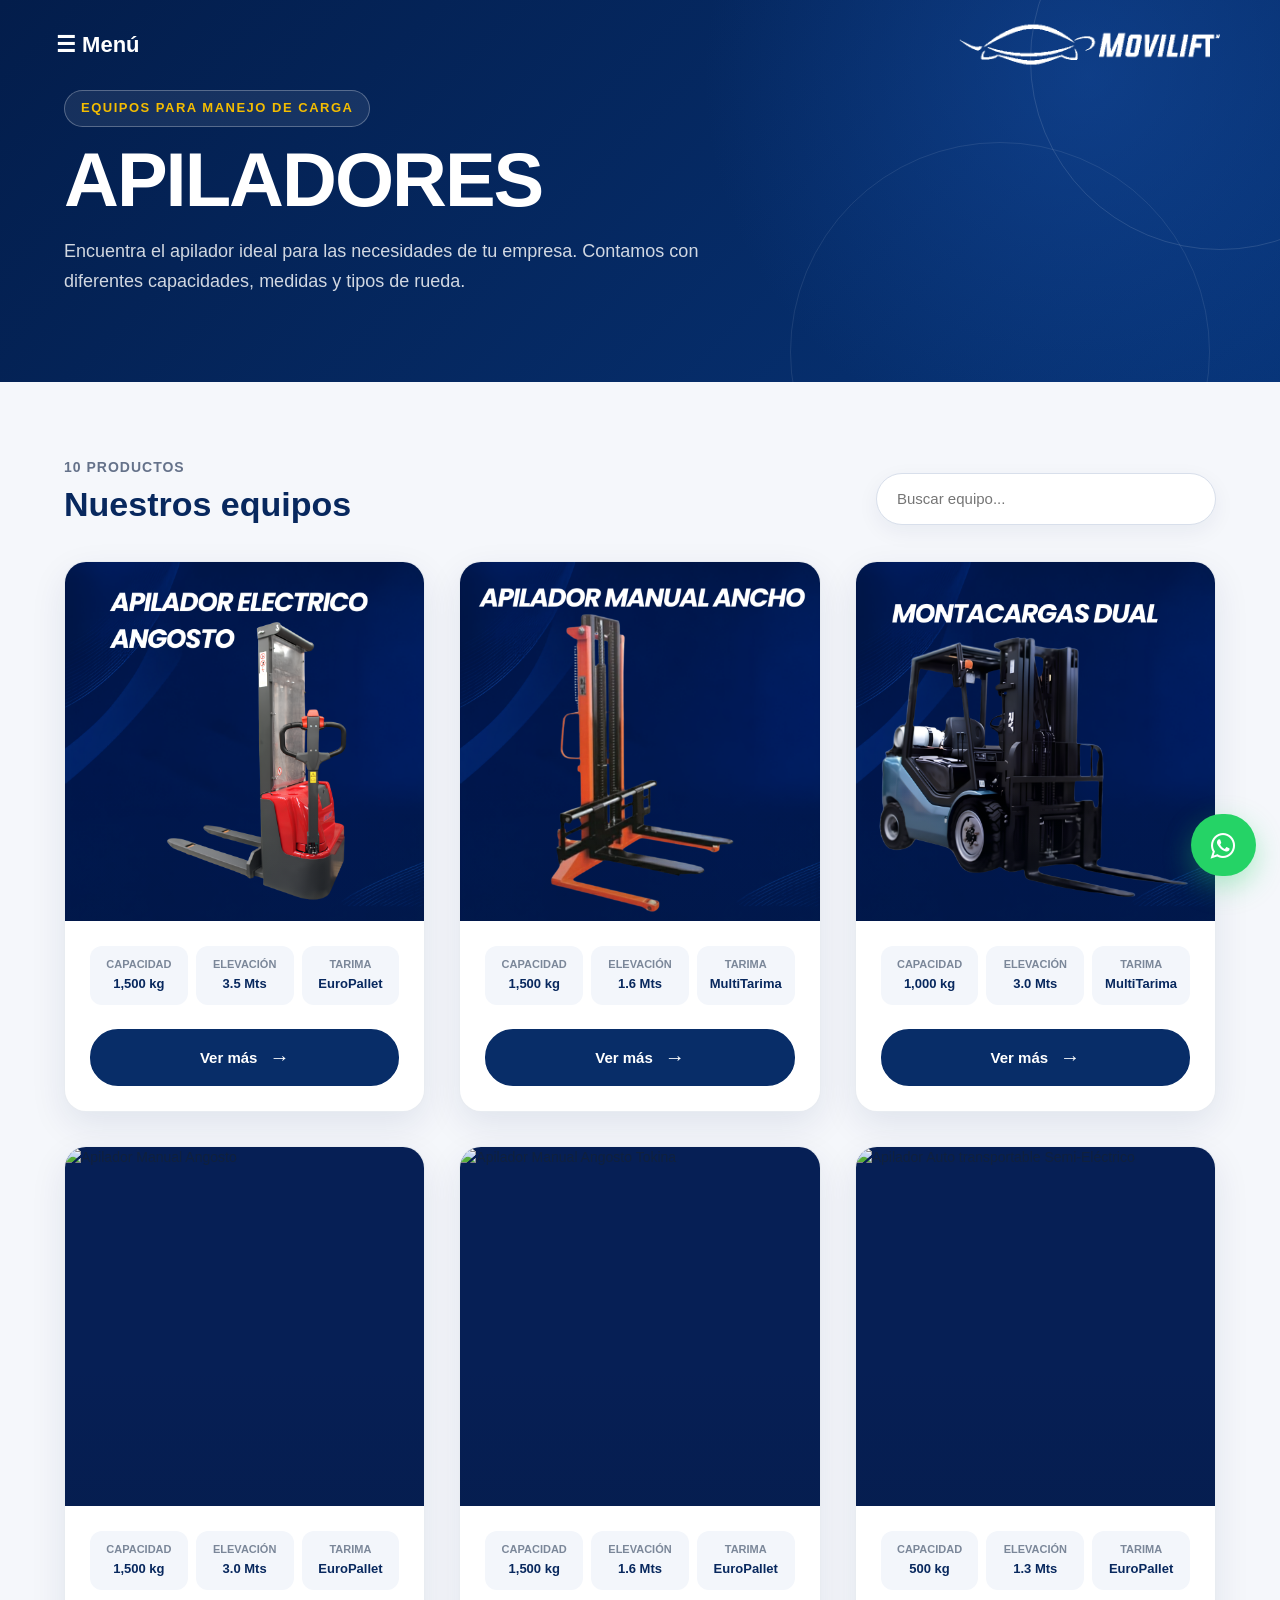
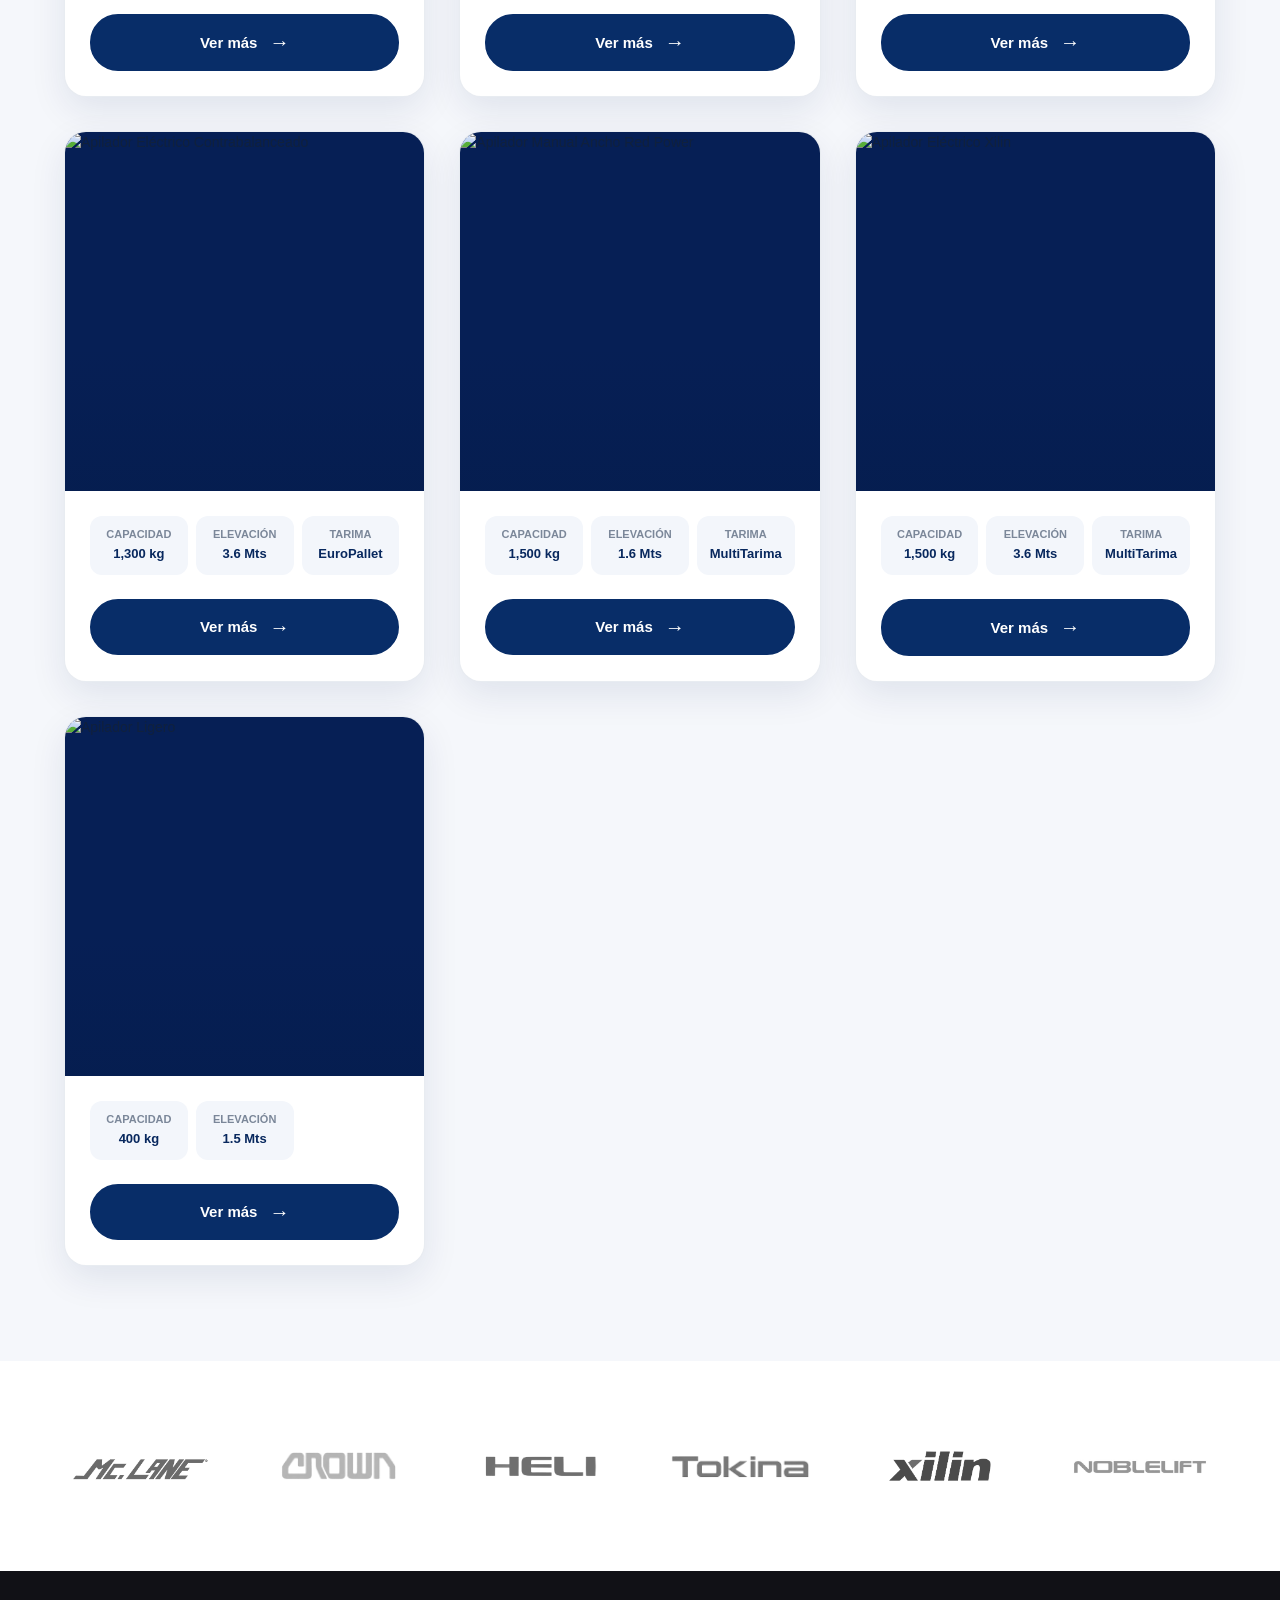
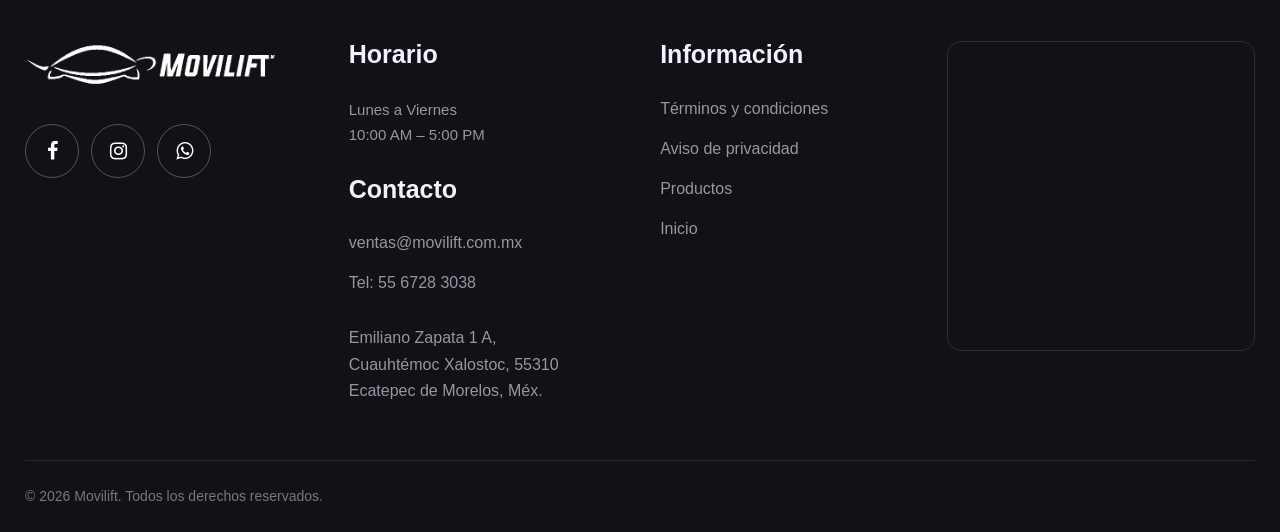
==== commit 1c66721e: "Update Apiladores.html" ====
--- a/Apiladores.html
+++ b/Apiladores.html
@@ -354,7 +354,7 @@
                     <div class="tarjeta-patin__imagen">
 
                         <img
-                            src="assets/images/apilador (3).png"
+                            src="assets/images/Monta.png"
                             alt="Apilador Semi-Eléctrico"
                             loading="lazy">
 
@@ -749,7 +749,7 @@
                         </div>
 
                         <a
-                            href="red-power-7-ton.html"
+                            href="red-power-7-to"
                             class="boton-ver-equipo">
 
                             Ver más
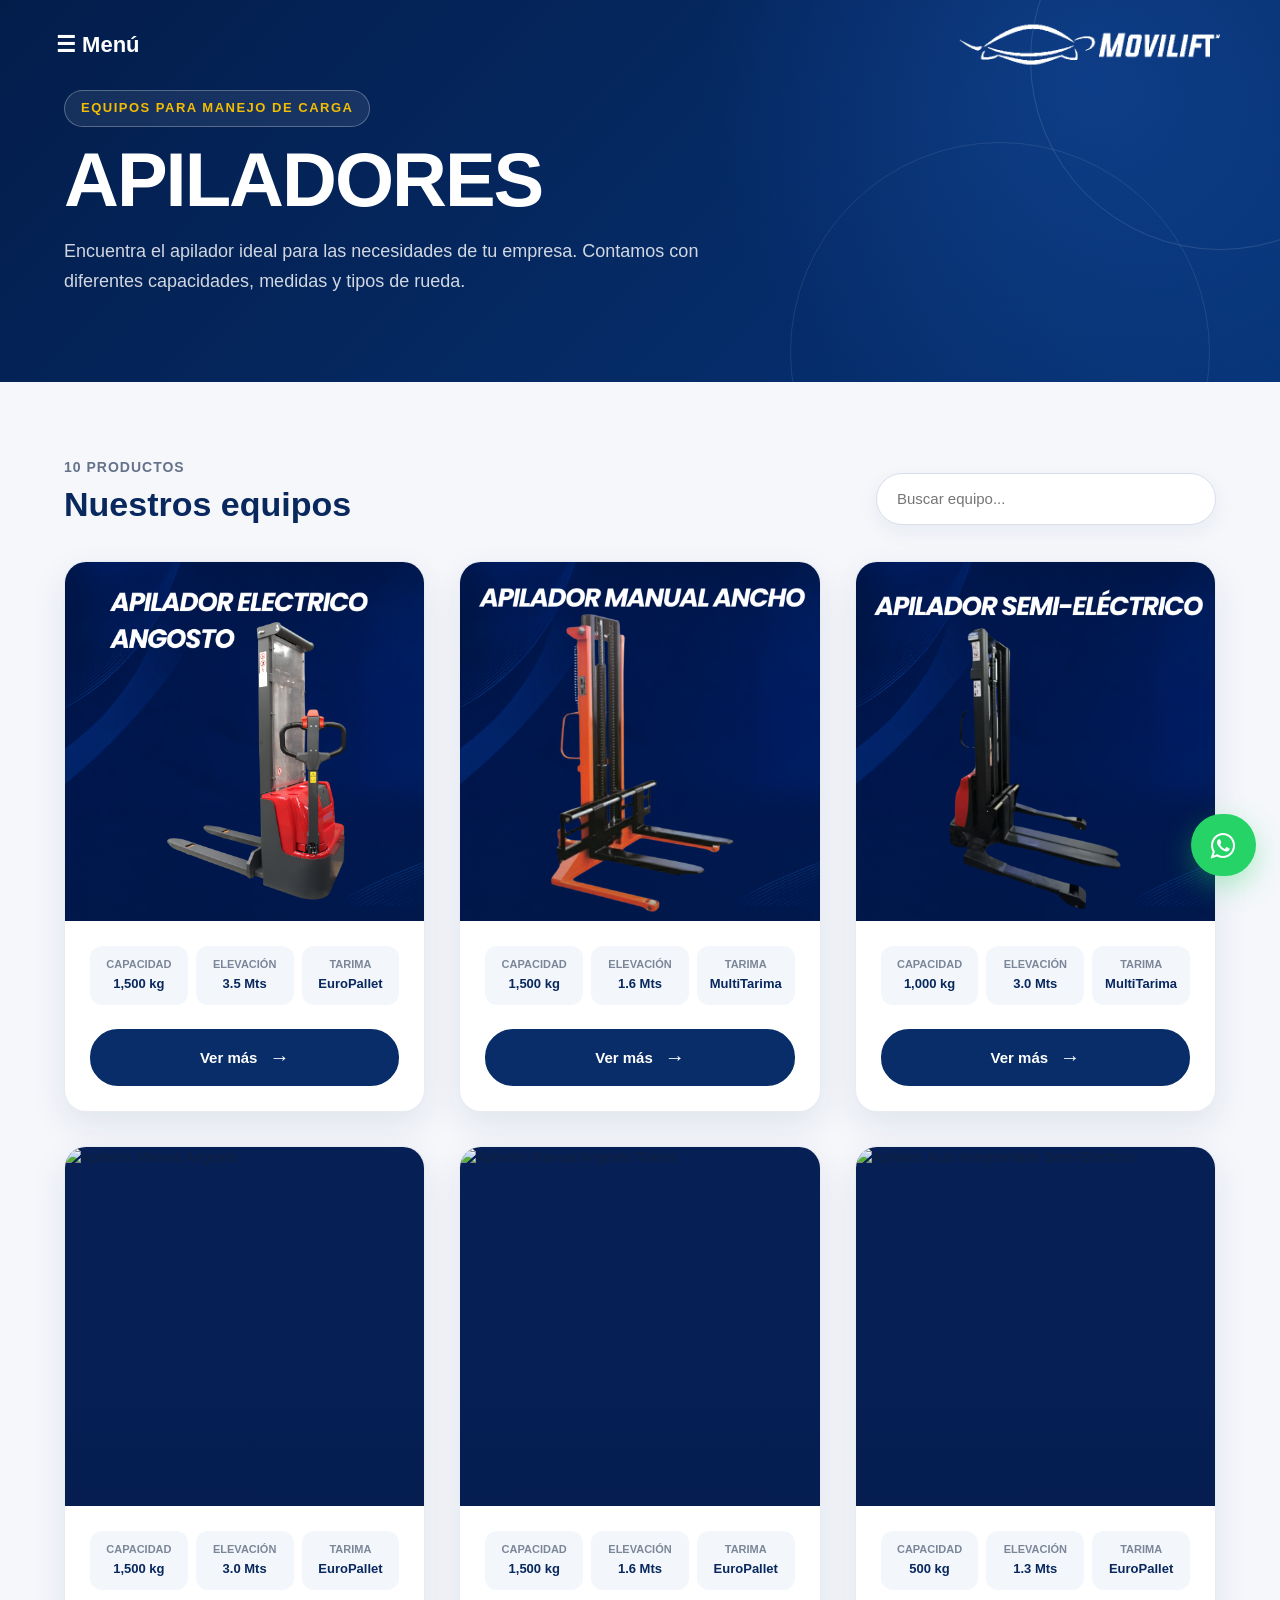
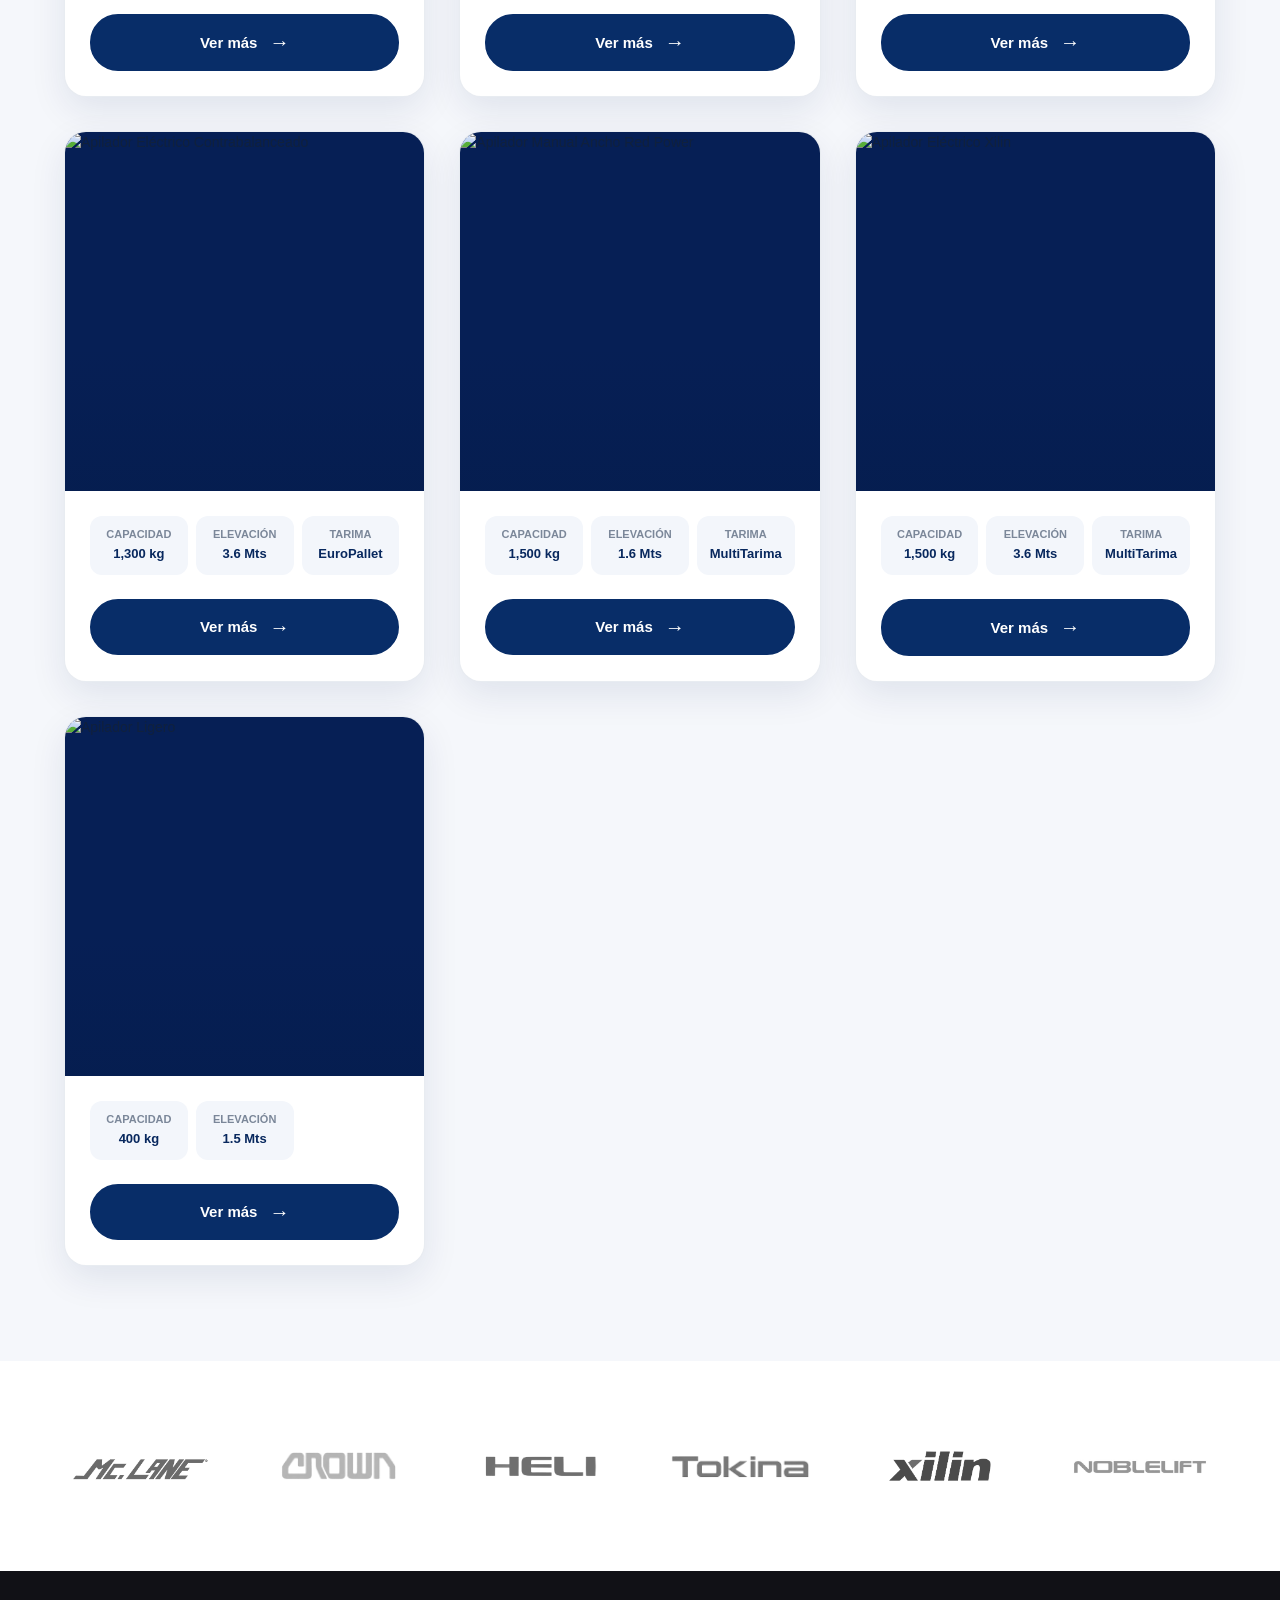
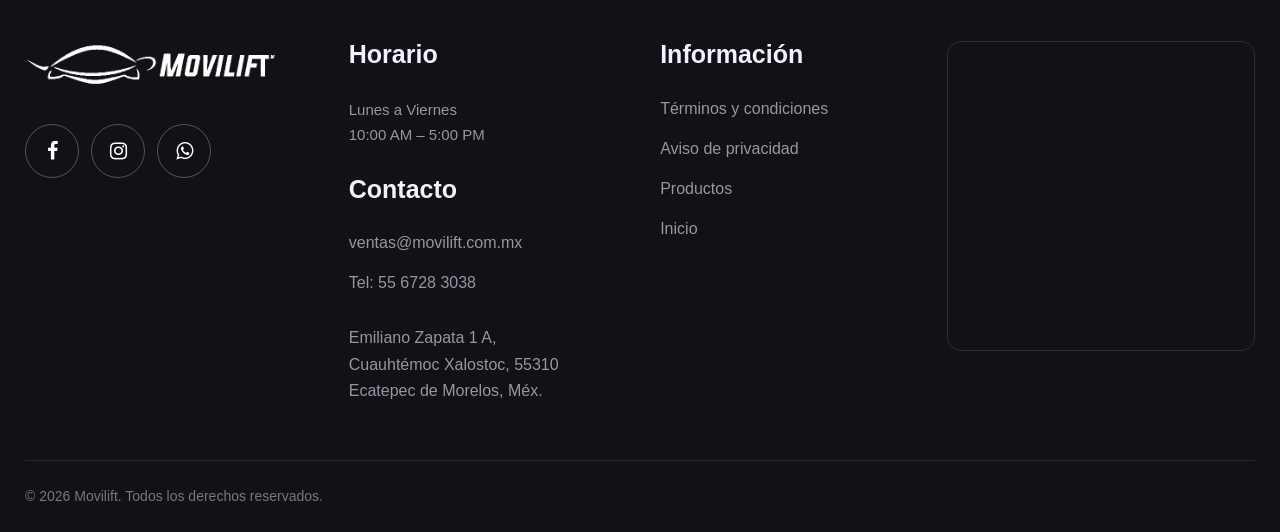
==== commit d609948c: "Update Apiladores.html" ====
--- a/Apiladores.html
+++ b/Apiladores.html
@@ -354,7 +354,7 @@
                     <div class="tarjeta-patin__imagen">
 
                         <img
-                            src="assets/images/Monta.png"
+                            src="assets/images/Apilador (3).png"
                             alt="Apilador Semi-Eléctrico"
                             loading="lazy">
 
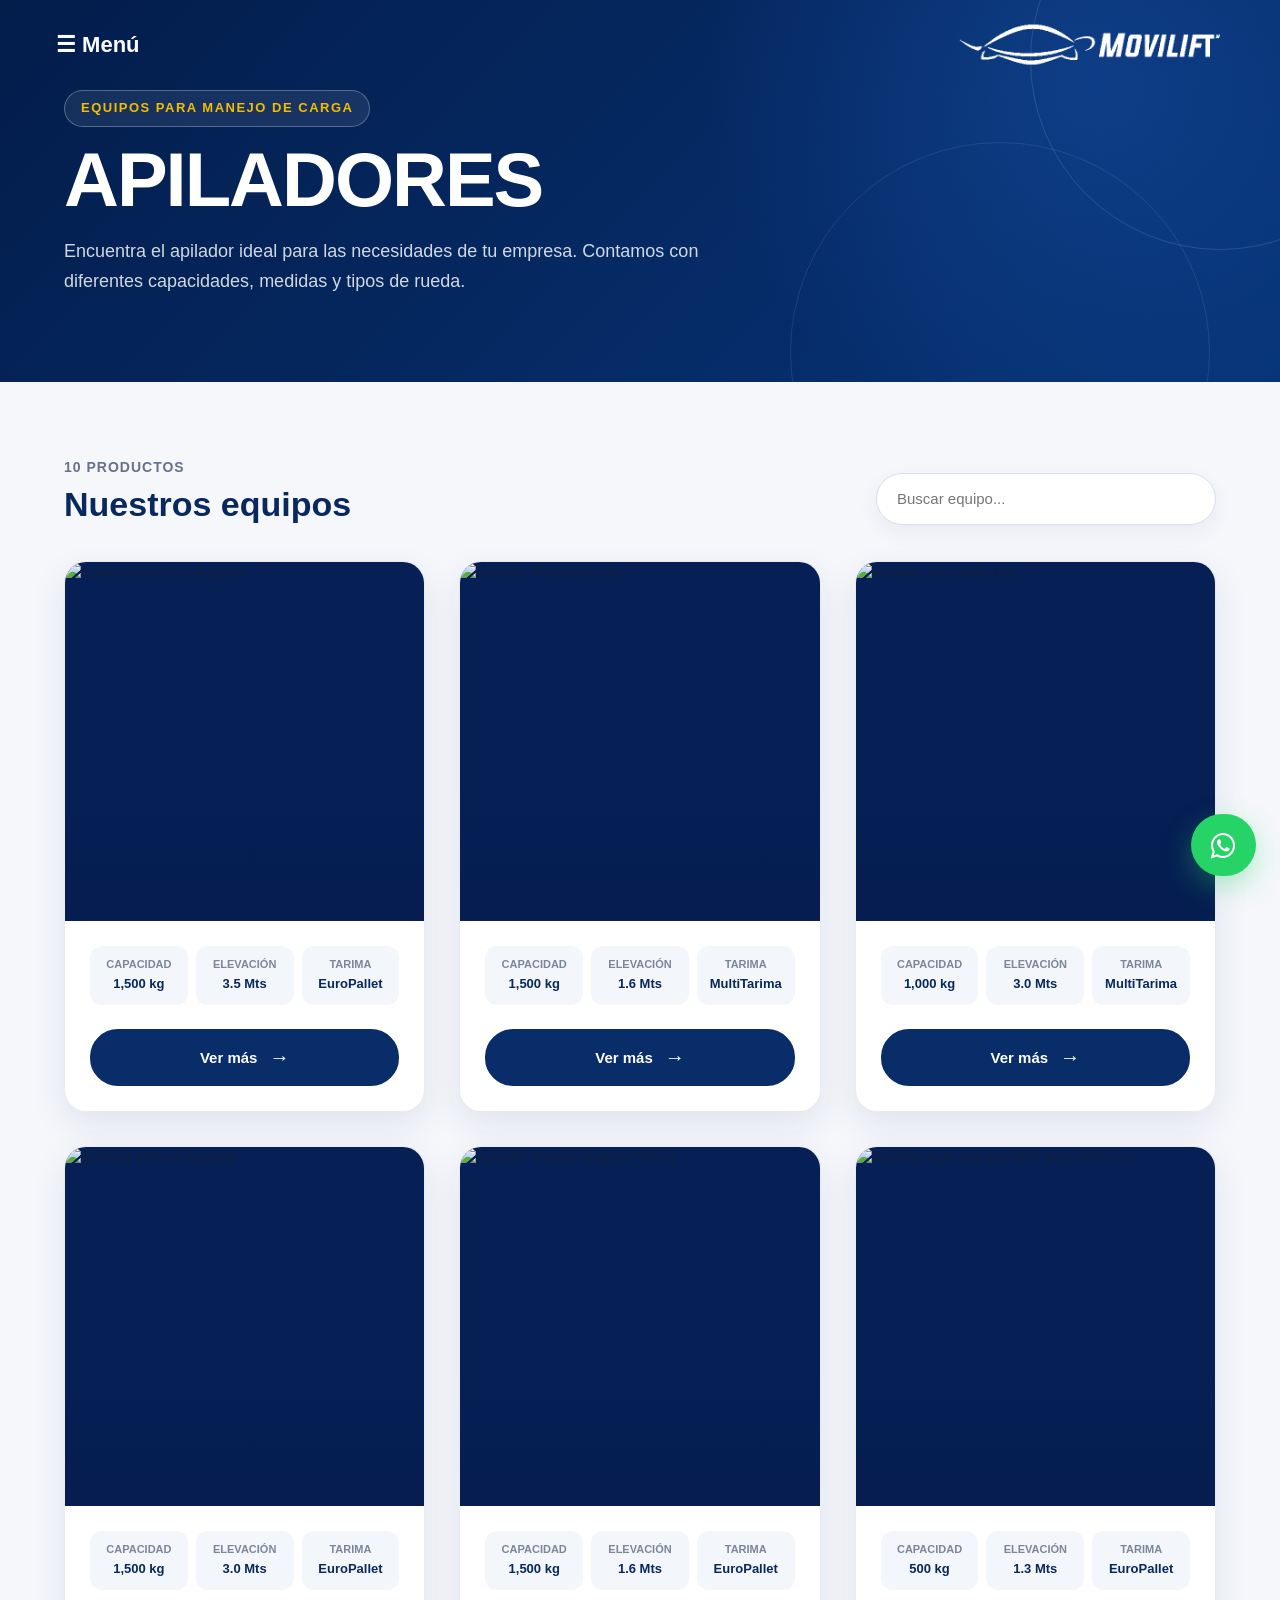
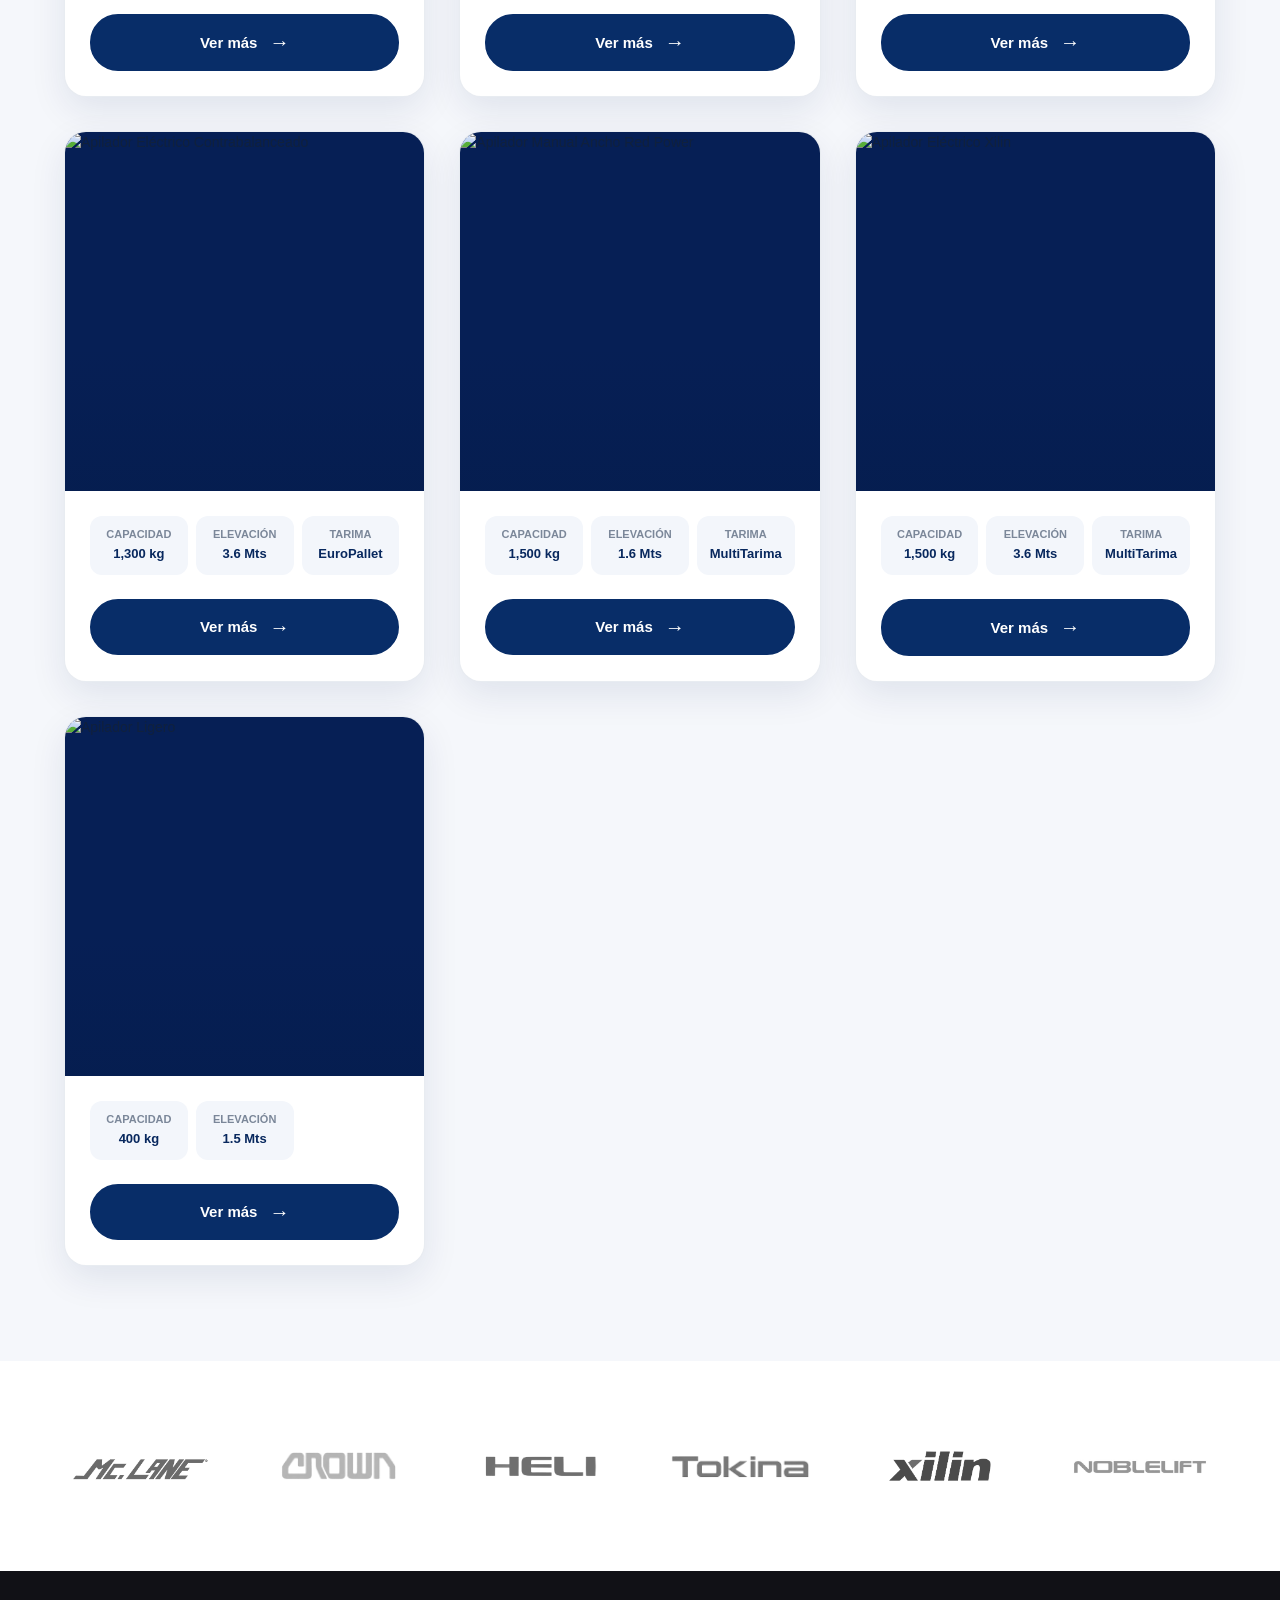
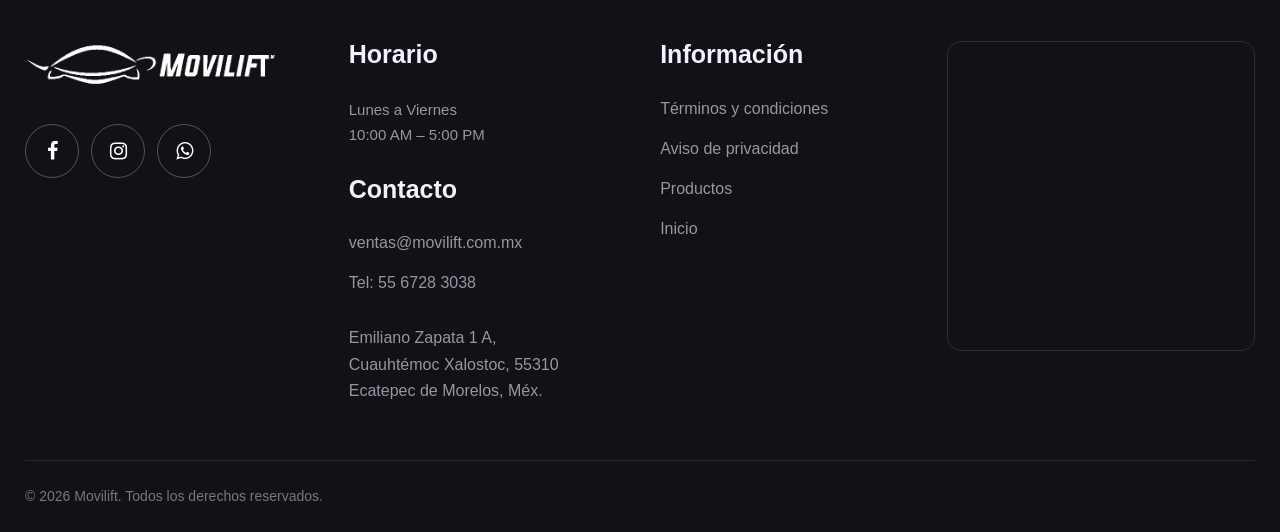
==== commit a797d823: "Add files via upload" ====
--- a/Apiladores.html
+++ b/Apiladores.html
@@ -248,7 +248,7 @@
                     <div class="tarjeta-patin__imagen">
 
                         <img
-                            src="assets/images/Apilador (1).png"
+                            src="assets/images/Apilador-1.png"
                             alt="Apilador Eléctrico Angosto"
                             loading="lazy">
 
@@ -301,7 +301,7 @@
                     <div class="tarjeta-patin__imagen">
 
                         <img
-                            src="assets/images/Apilador (2).png"
+                            src="assets/images/Apilador-2.png"
                             alt="Apilador Manual Ancho"
                             loading="lazy">
 
@@ -354,7 +354,7 @@
                     <div class="tarjeta-patin__imagen">
 
                         <img
-                            src="assets/images/Apilador (3).png"
+                            src="assets/images/Apilador-3.png"
                             alt="Apilador Semi-Eléctrico"
                             loading="lazy">
 
@@ -407,7 +407,7 @@
                     <div class="tarjeta-patin__imagen">
 
                         <img
-                            src="assets/images/apilador (4).png"
+                            src="assets/images/Apilador-4.png"
                             alt="Apilador Manual Angosto"
                             loading="lazy">
 
@@ -460,7 +460,7 @@
                     <div class="tarjeta-patin__imagen">
 
                         <img
-                            src="assets/images/apilador (5).png"
+                            src="assets/images/Apilador-5.png"
                             alt="Apilador Manual Angosto Tokina"
                             loading="lazy">
 
@@ -513,7 +513,7 @@
                     <div class="tarjeta-patin__imagen">
 
                         <img
-                            src="assets/images/apilador (6).png"
+                            src="assets/images/Apilador-6.png"
                             alt="Apilador Auto transportable Semi-Eléctrico"
                             loading="lazy">
 
@@ -566,7 +566,7 @@
                     <div class="tarjeta-patin__imagen">
 
                         <img
-                            src="assets/images/apilador (7).png"
+                            src="assets/images/Apilador-7.png"
                             alt="Apilador Eléctrico Contrabalanceado"
                             loading="lazy">
 
@@ -619,7 +619,7 @@
                     <div class="tarjeta-patin__imagen">
 
                         <img
-                            src="assets/images/apilador (8).png"
+                            src="assets/images/Apilador-8.png"
                             alt="Apilador Manual Ancho Red Power"
                             loading="lazy">
 
@@ -672,7 +672,7 @@
                     <div class="tarjeta-patin__imagen">
 
                         <img
-                            src="assets/images/apilador (9).png"
+                            src="assets/images/Apilador-9.png"
                             alt="Apilador Eléctrico Xilin"
                             loading="lazy">
 
@@ -724,7 +724,7 @@
                     <div class="tarjeta-patin__imagen">
 
                         <img
-                            src="assets/images/apilador (10).png"
+                            src="assets/images/Apilador-10.png"
                             alt="Apilador Ligero"
                             loading="lazy">
 
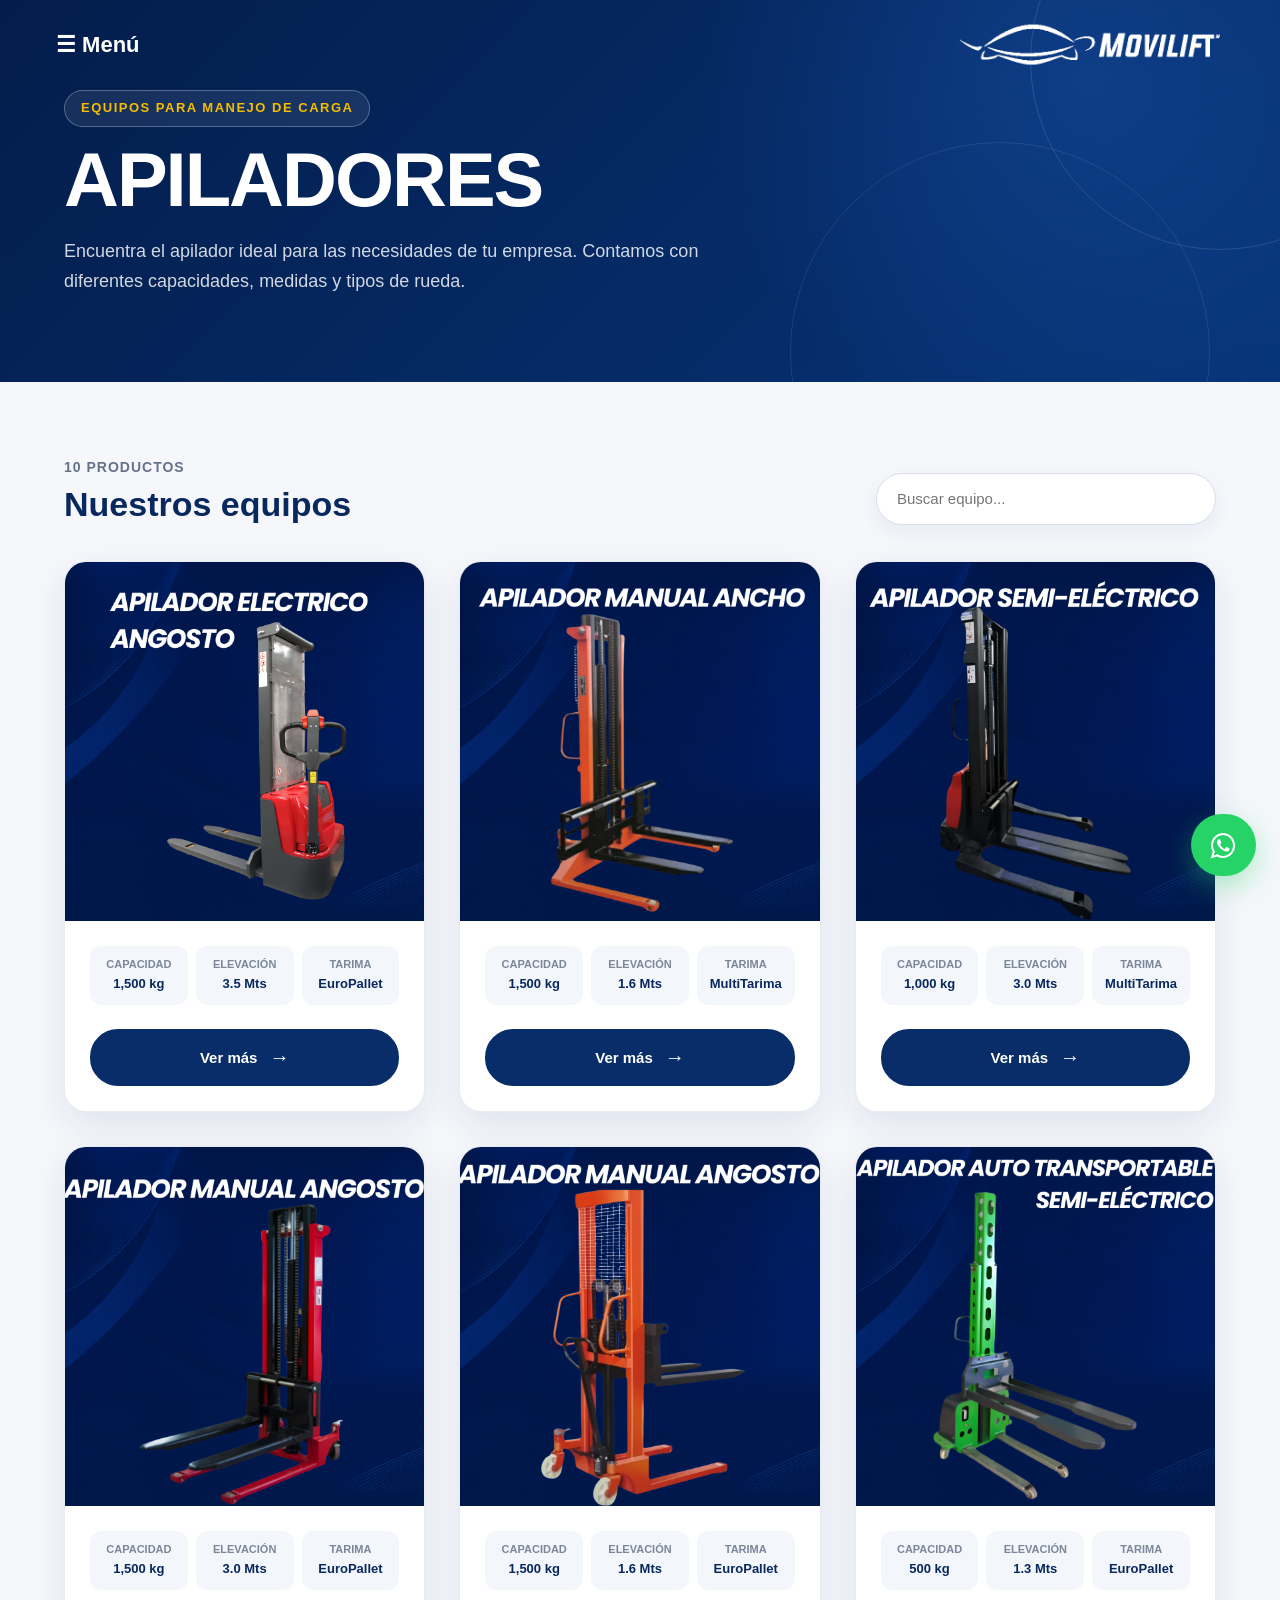
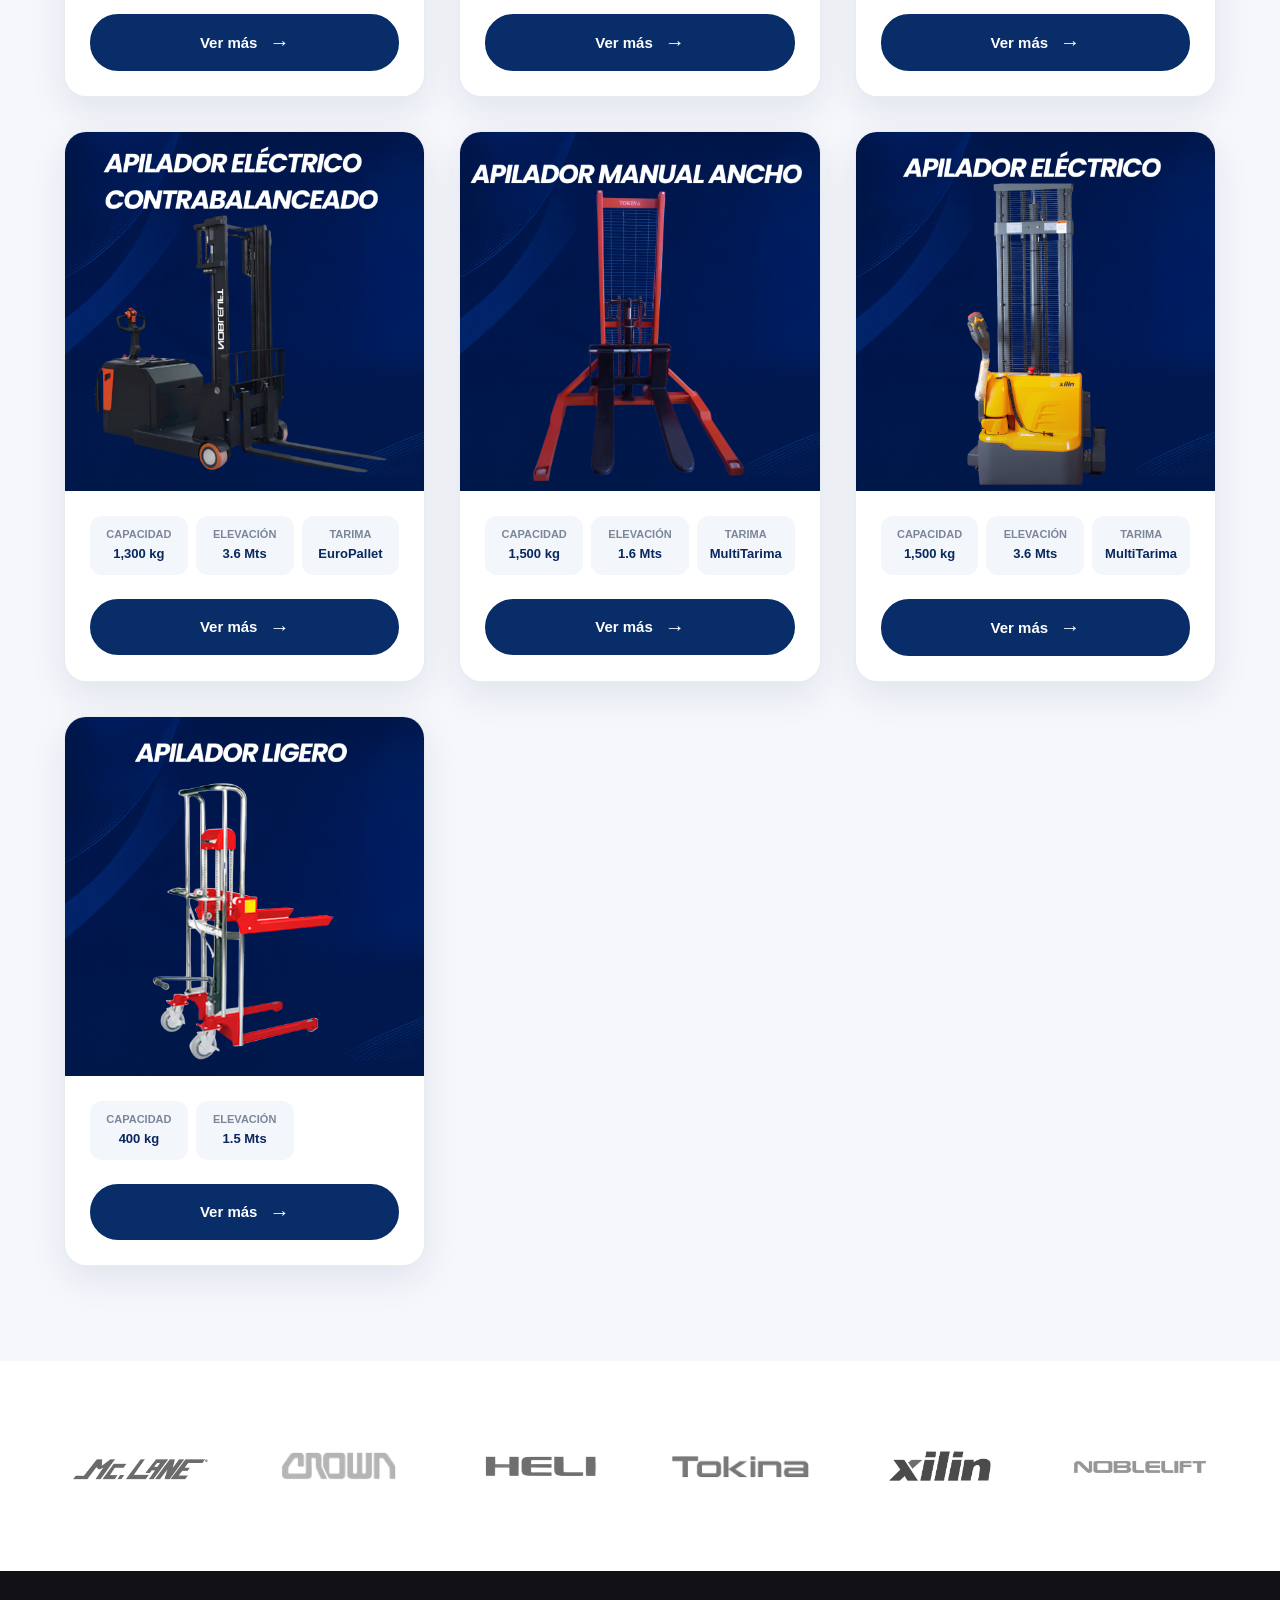
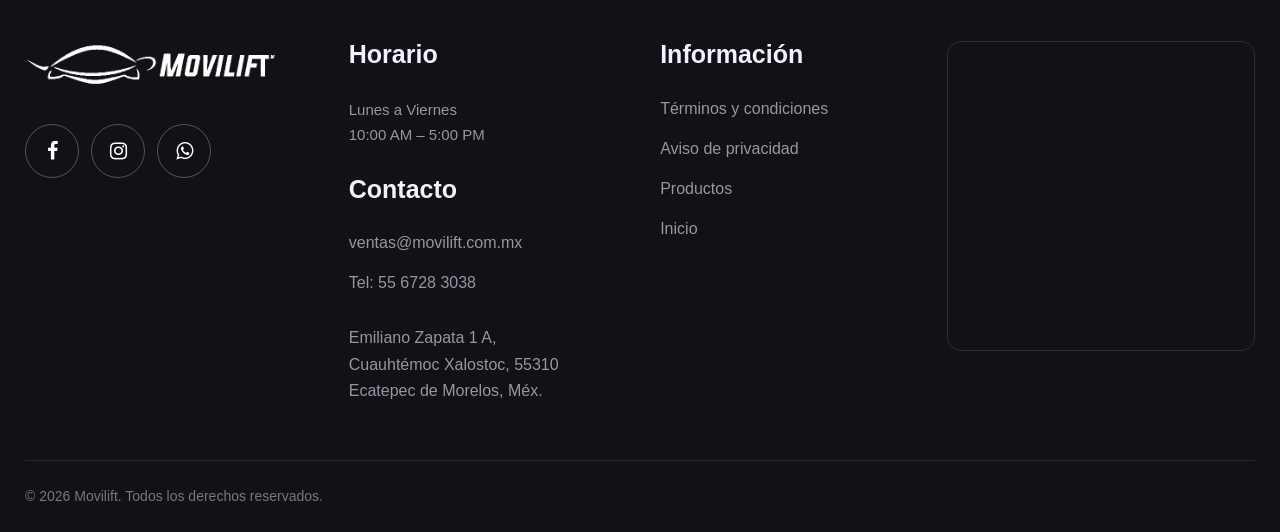
==== commit e8611ef4: "Add files via upload" ====
--- a/Apiladores.html
+++ b/Apiladores.html
@@ -382,7 +382,7 @@
                         </div>
 
                         <a
-                            href="red-power-3-ton.html"
+                            href=""
                             class="boton-ver-equipo">
 
                             Ver más
@@ -435,7 +435,7 @@
                         </div>
 
                         <a
-                            href="new-line-7-ton.html"
+                            href=""
                             class="boton-ver-equipo">
 
                             Ver más
@@ -488,7 +488,7 @@
                         </div>
 
                         <a
-                            href="red-power-7-ton.html"
+                            href=""
                             class="boton-ver-equipo">
 
                             Ver más
@@ -541,7 +541,7 @@
                         </div>
 
                         <a
-                            href="patin-angosto.html"
+                            href=""
                             class="boton-ver-equipo">
 
                             Ver más
@@ -594,7 +594,7 @@
                         </div>
 
                         <a
-                            href="red-power-7-ton.html"
+                            href=""
                             class="boton-ver-equipo">
 
                             Ver más
@@ -647,7 +647,7 @@
                         </div>
 
                         <a
-                            href="red-power-7-ton.html"
+                            href=""
                             class="boton-ver-equipo">
 
                             Ver más
@@ -700,7 +700,7 @@
                         </div>
 
                         <a
-                            href="red-power-7-ton.html"
+                            href=""
                             class="boton-ver-equipo">
 
                             Ver más
@@ -749,7 +749,7 @@
                         </div>
 
                         <a
-                            href="red-power-7-to"
+                            href=""
                             class="boton-ver-equipo">
 
                             Ver más
